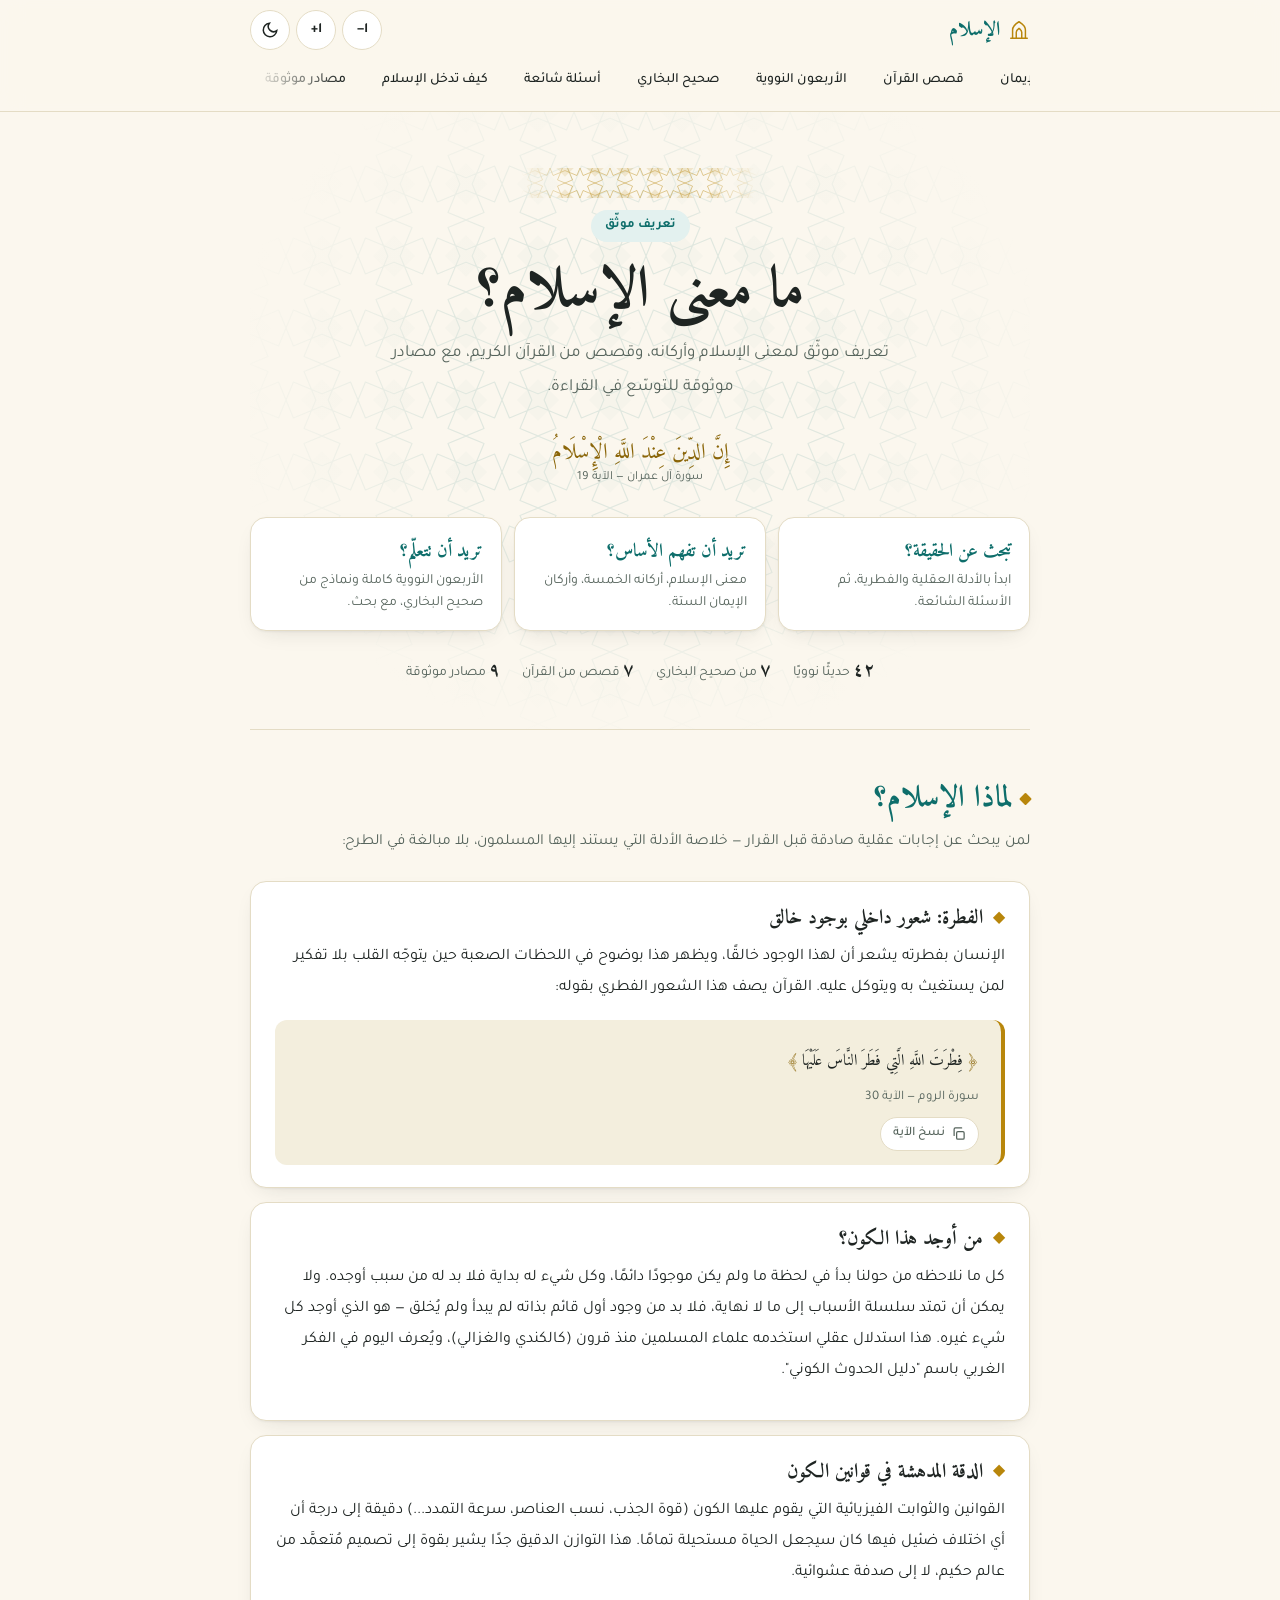
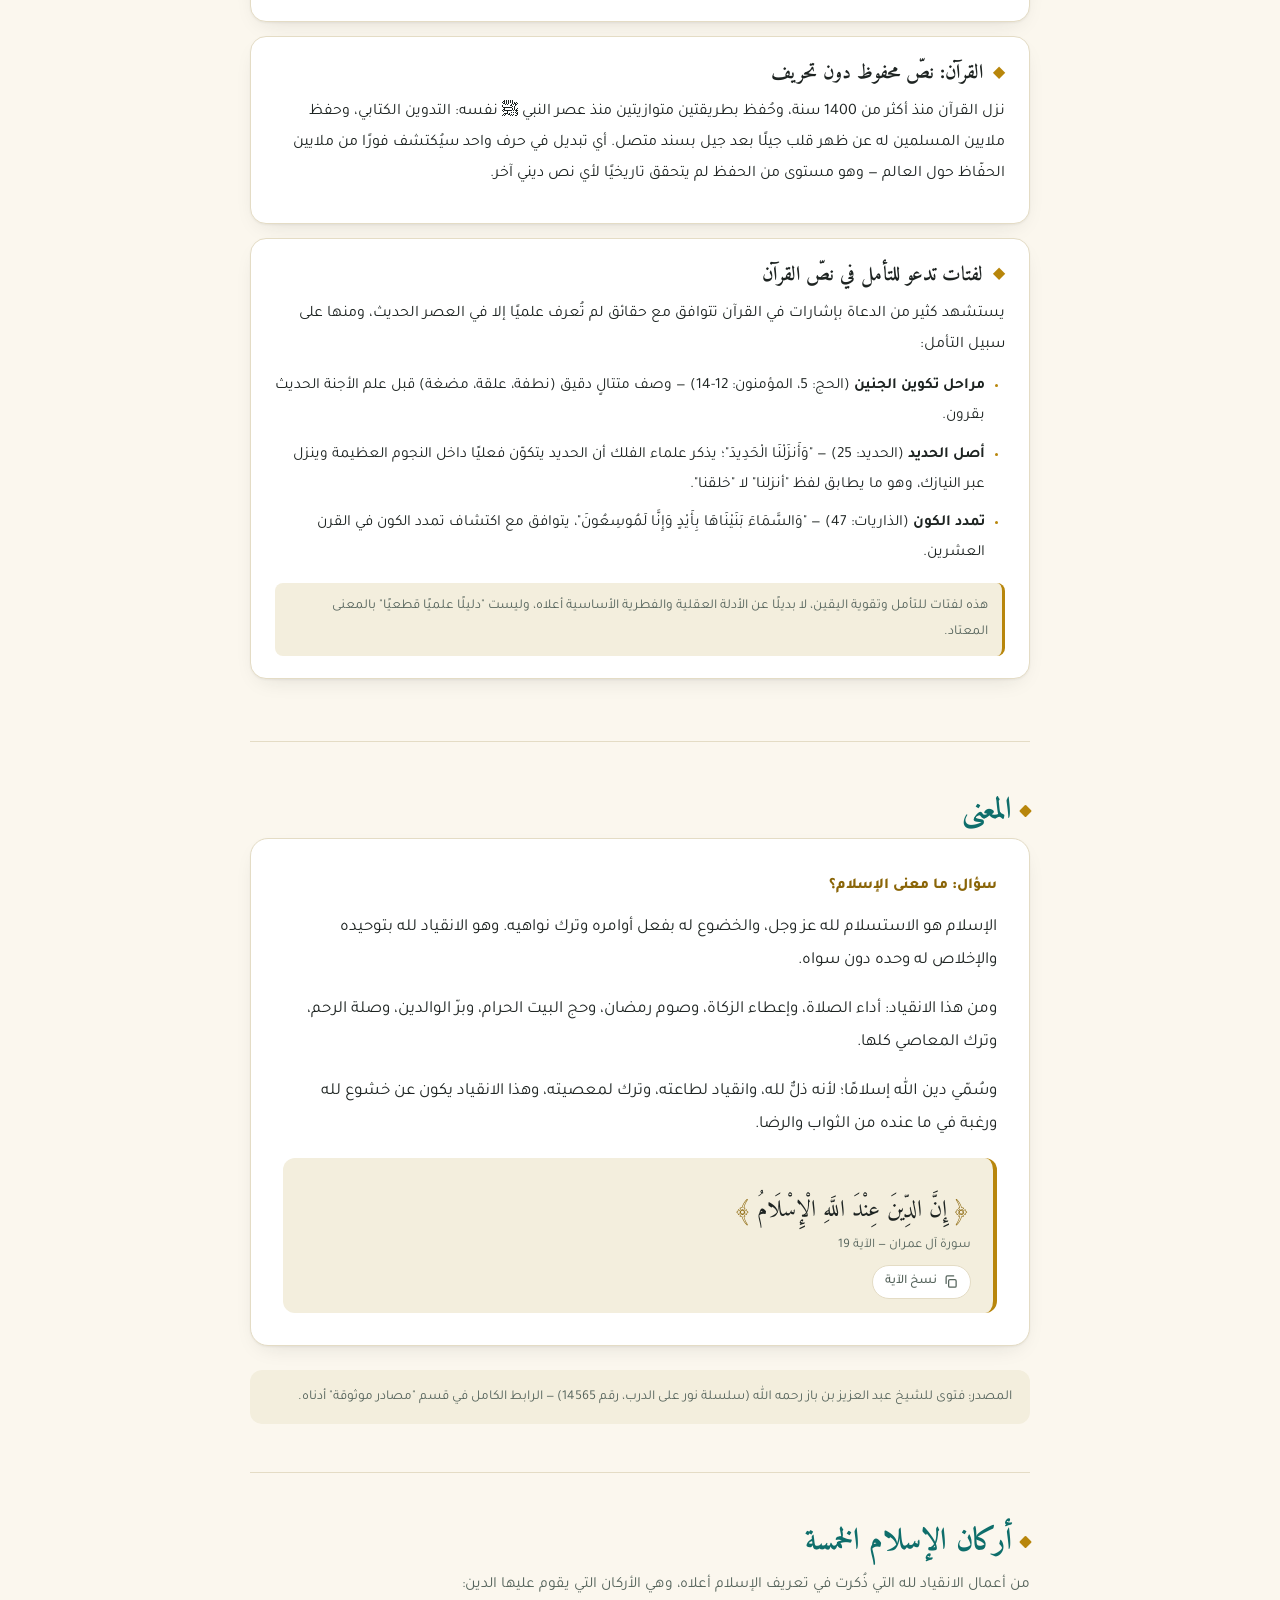
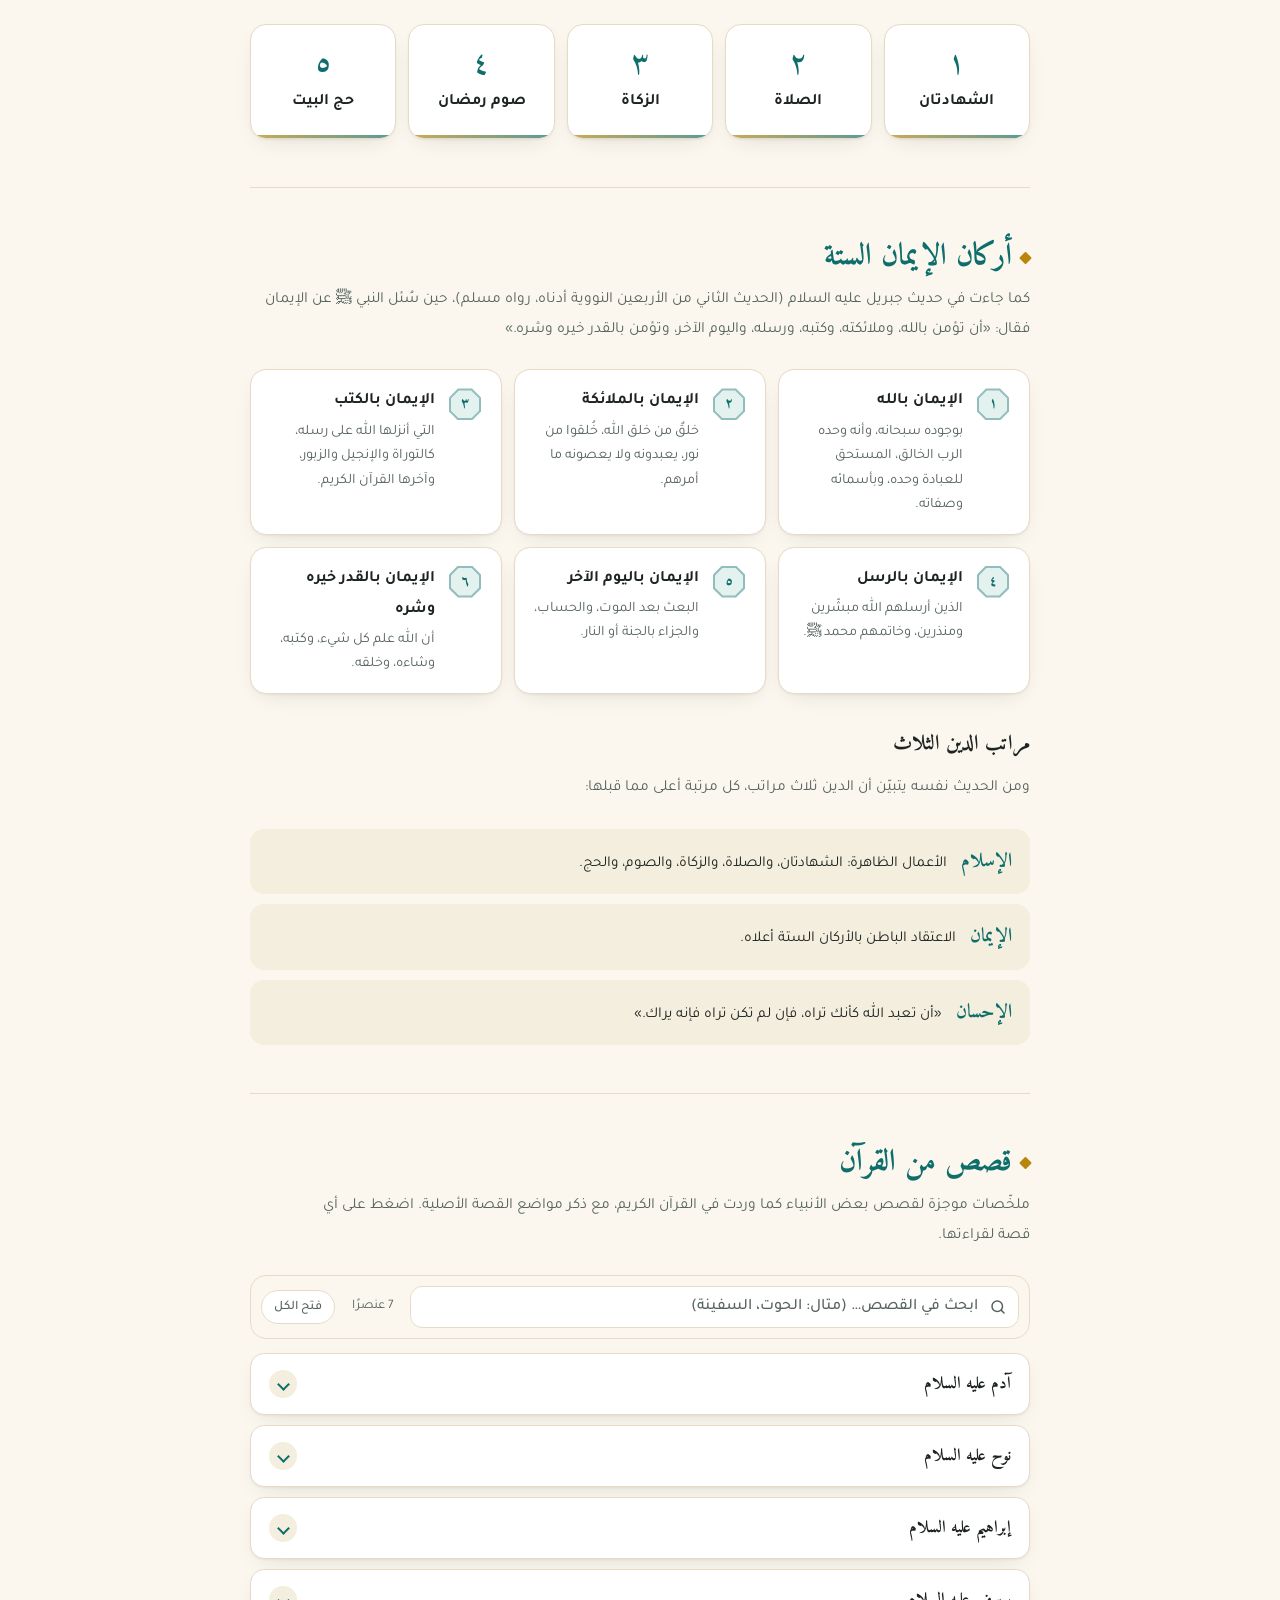
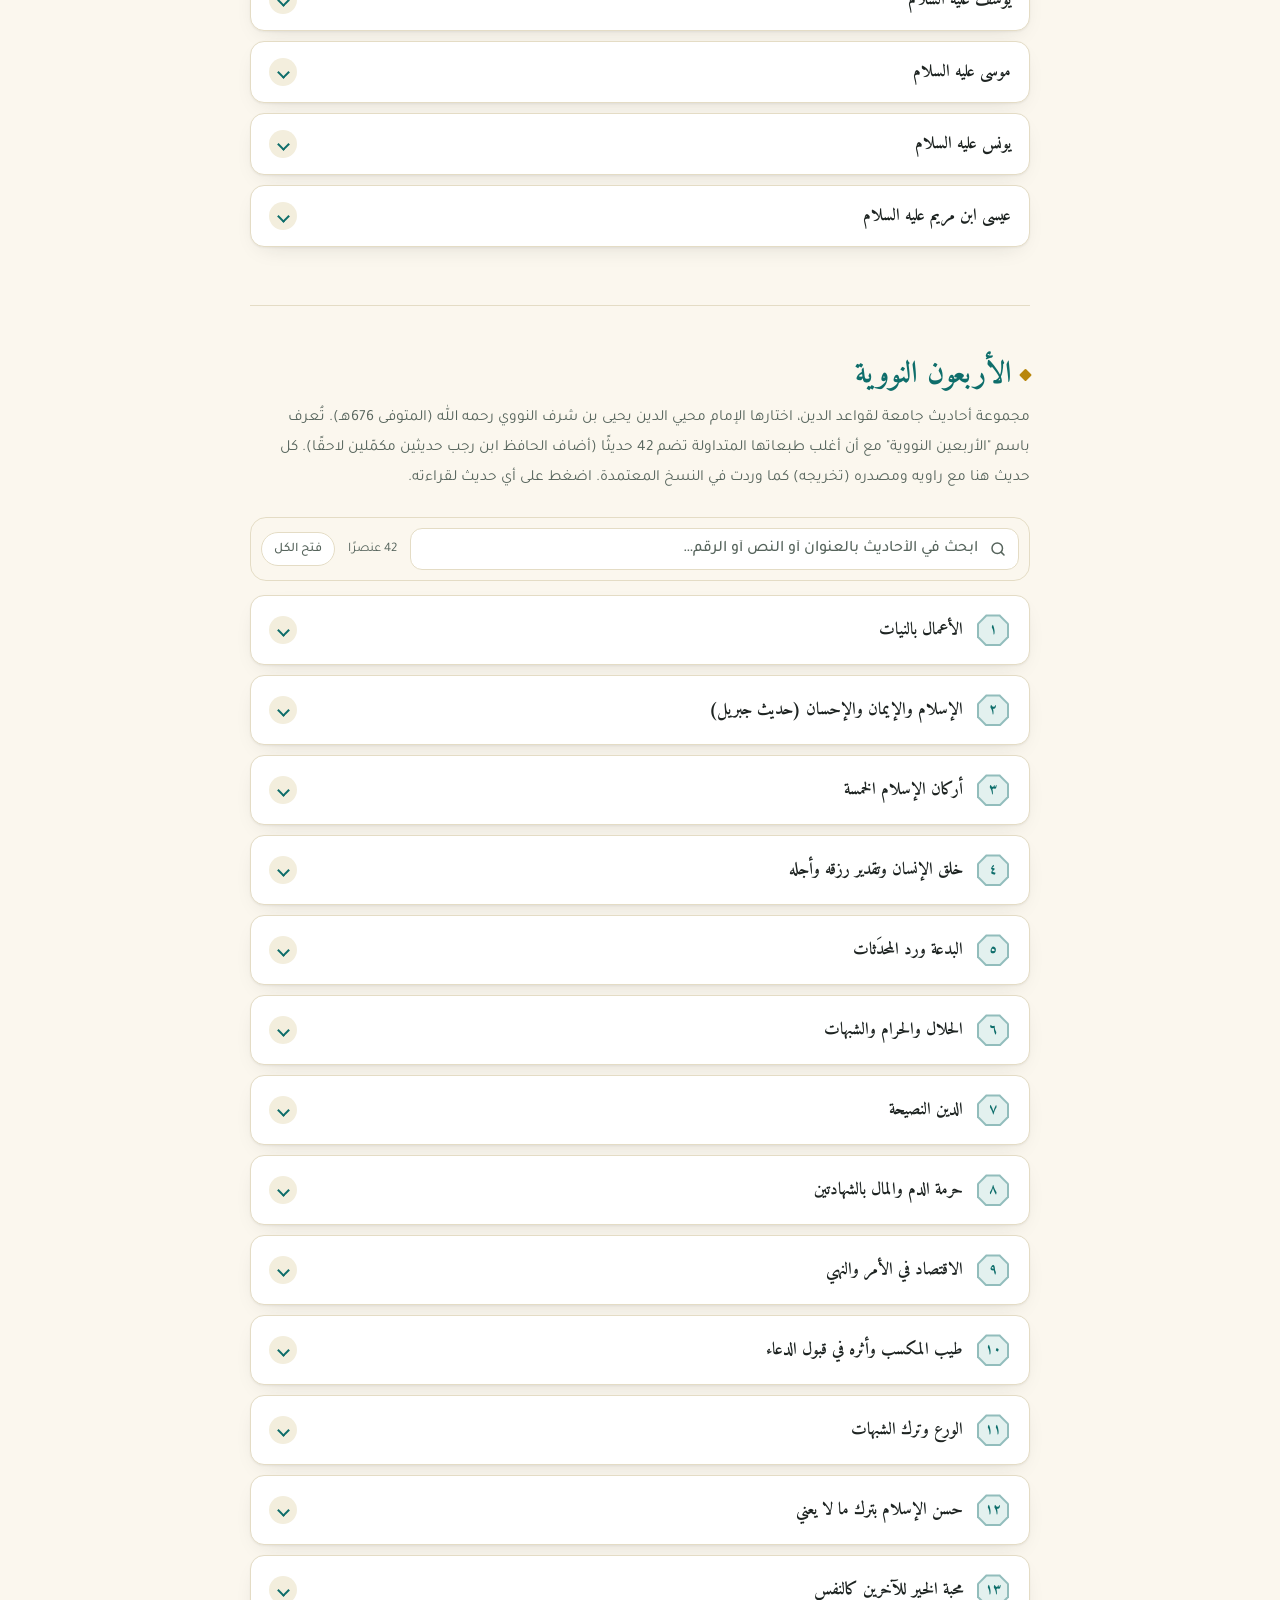
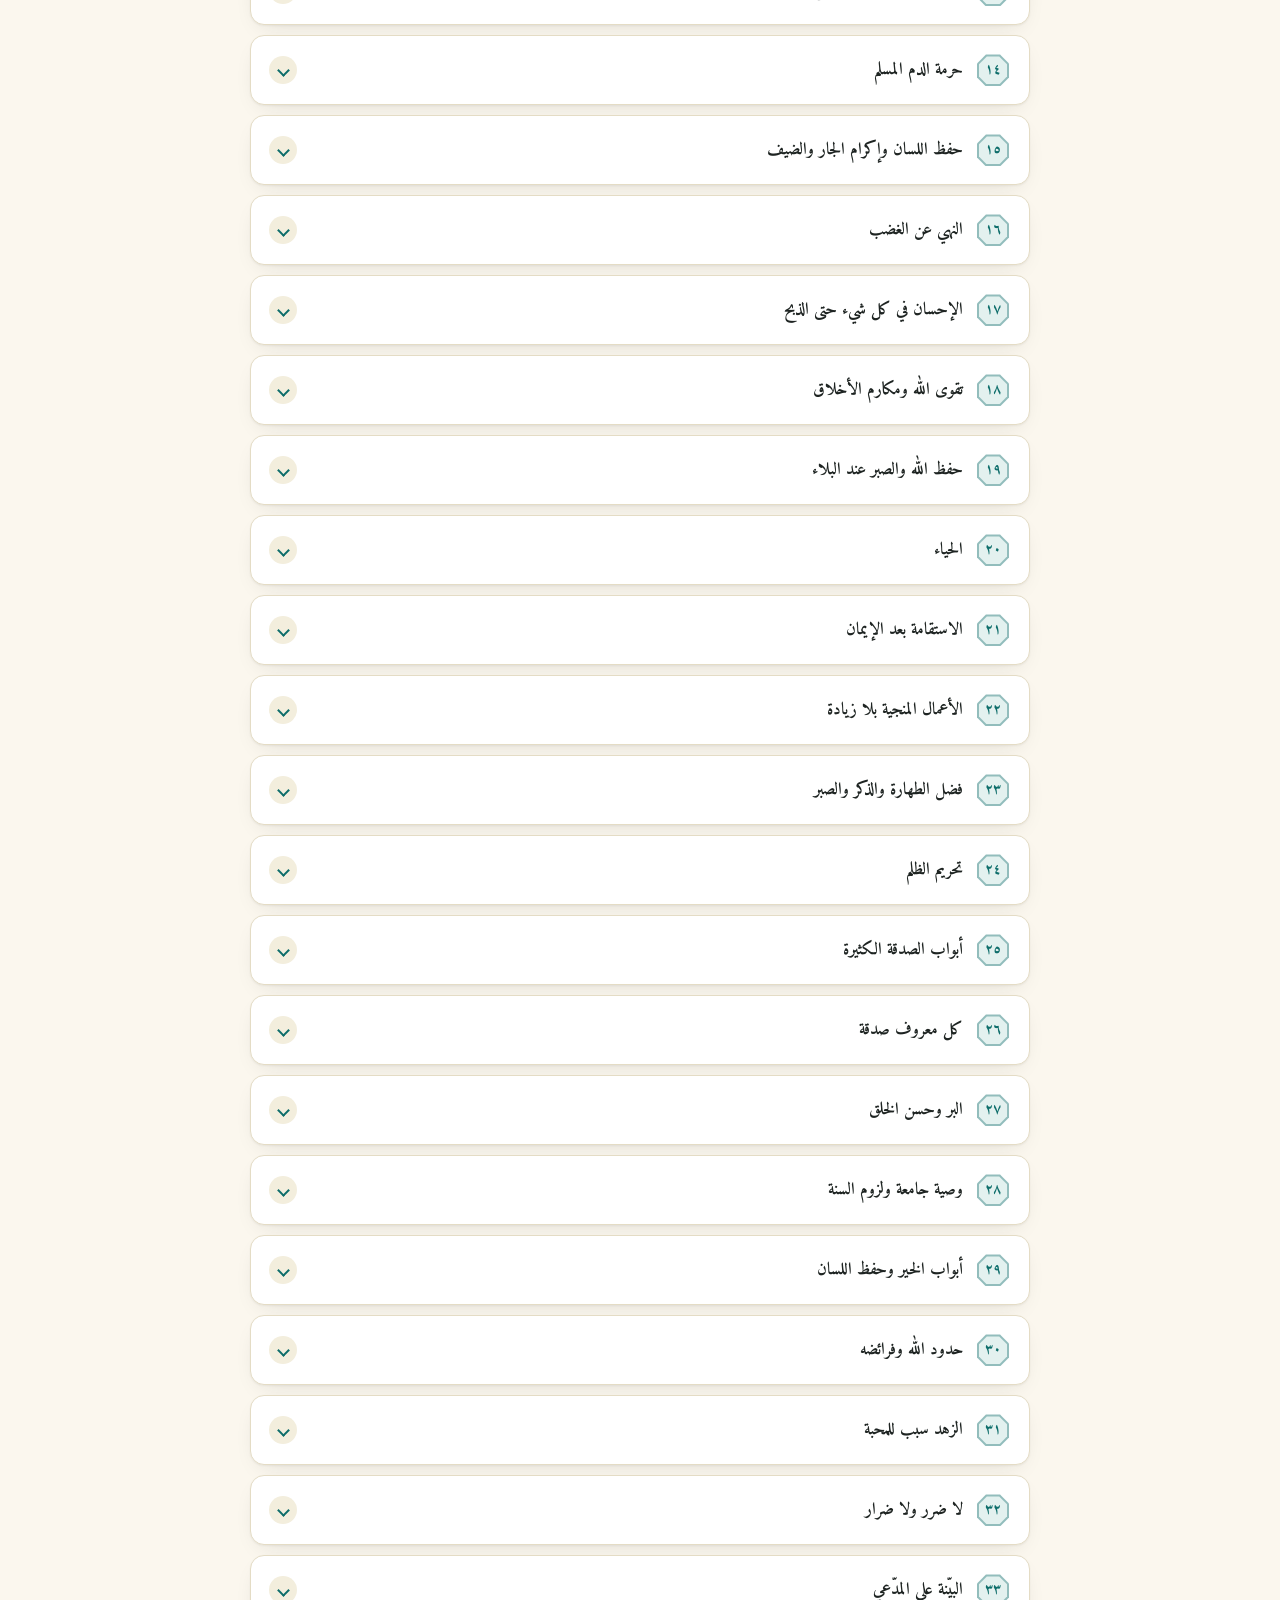
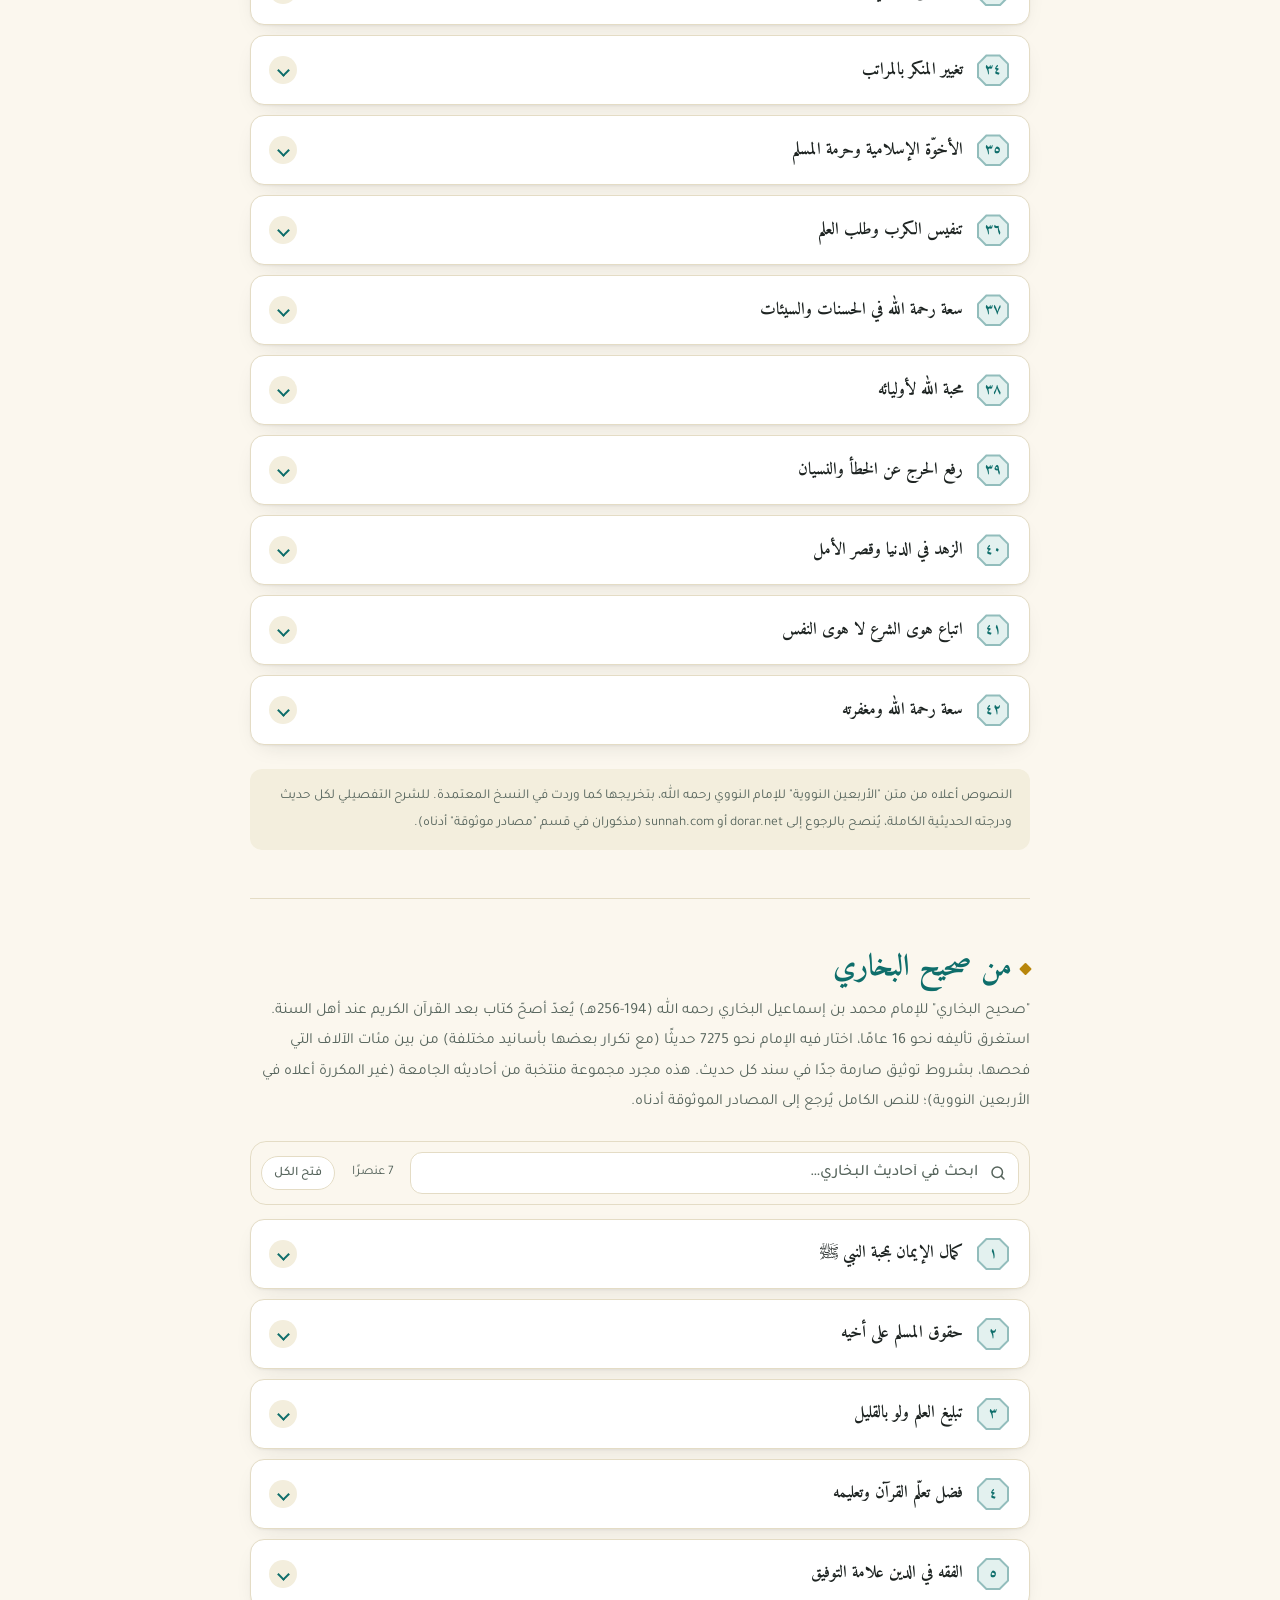
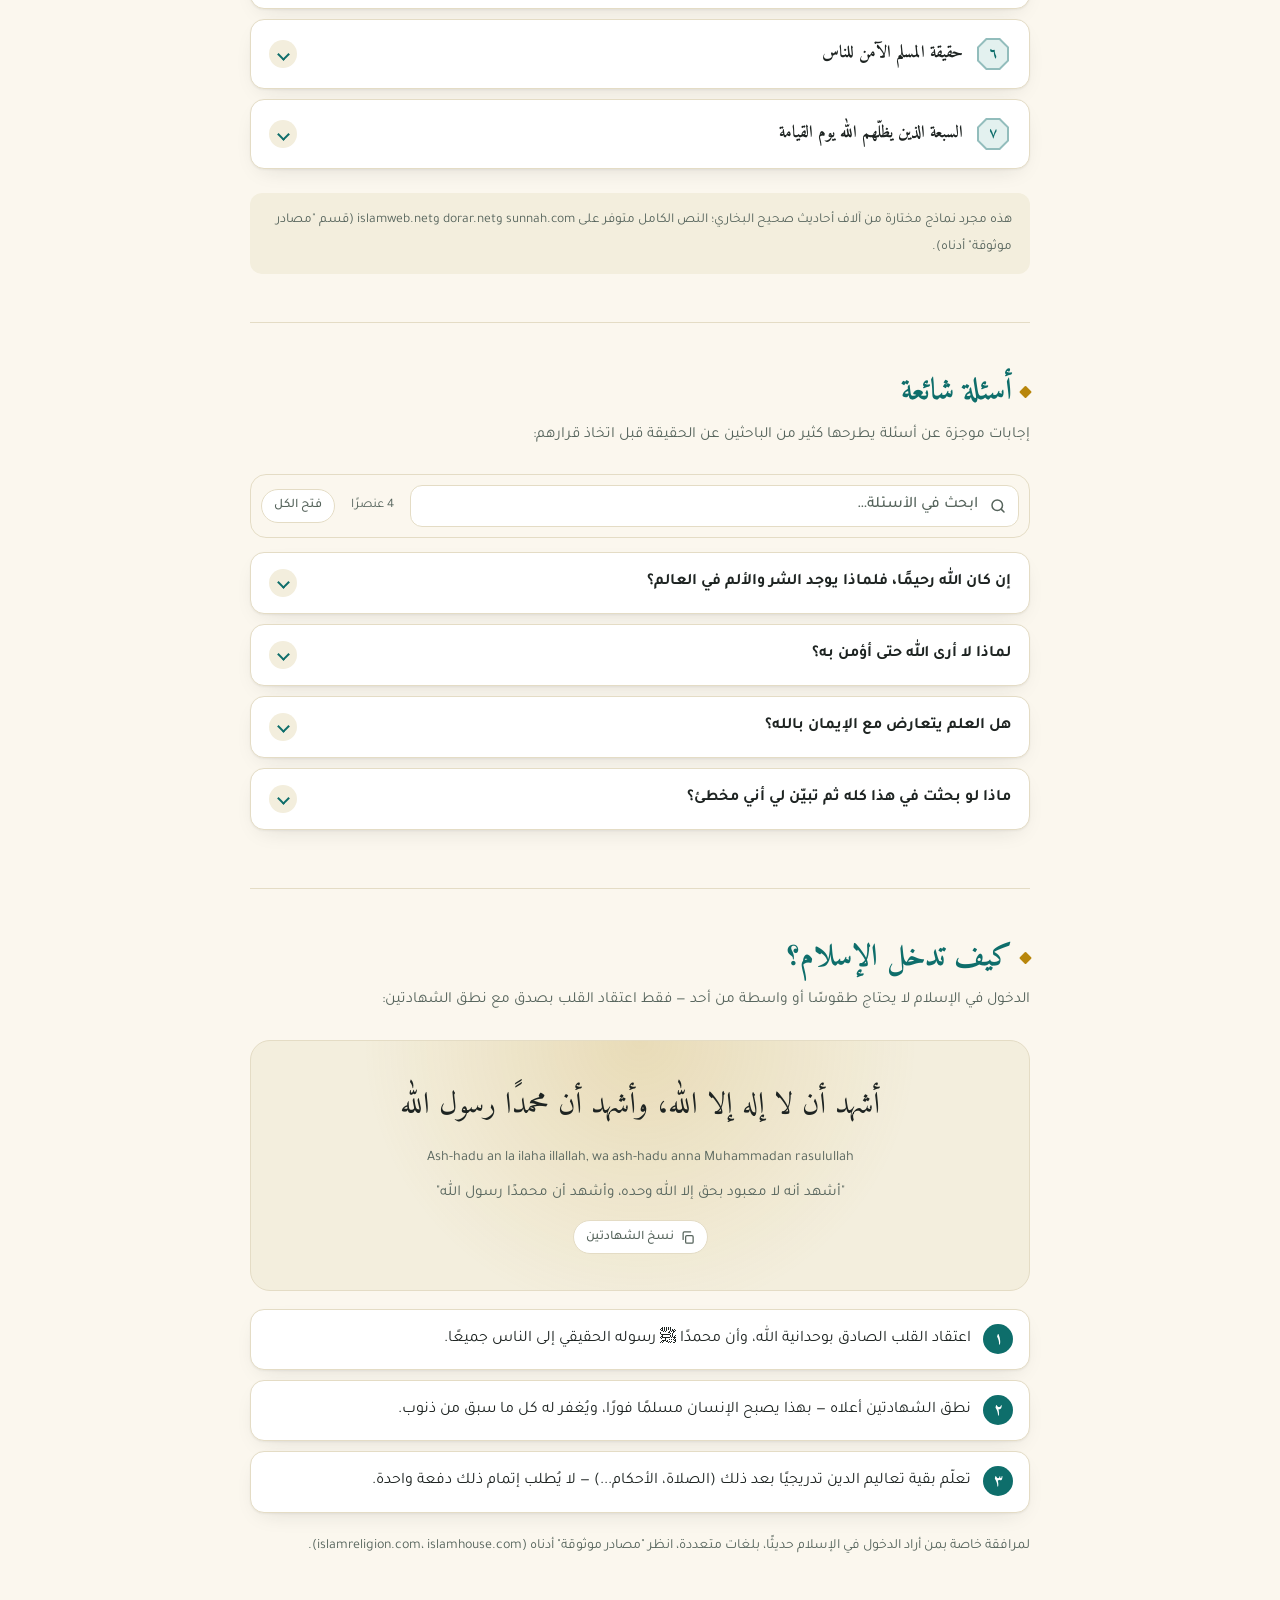
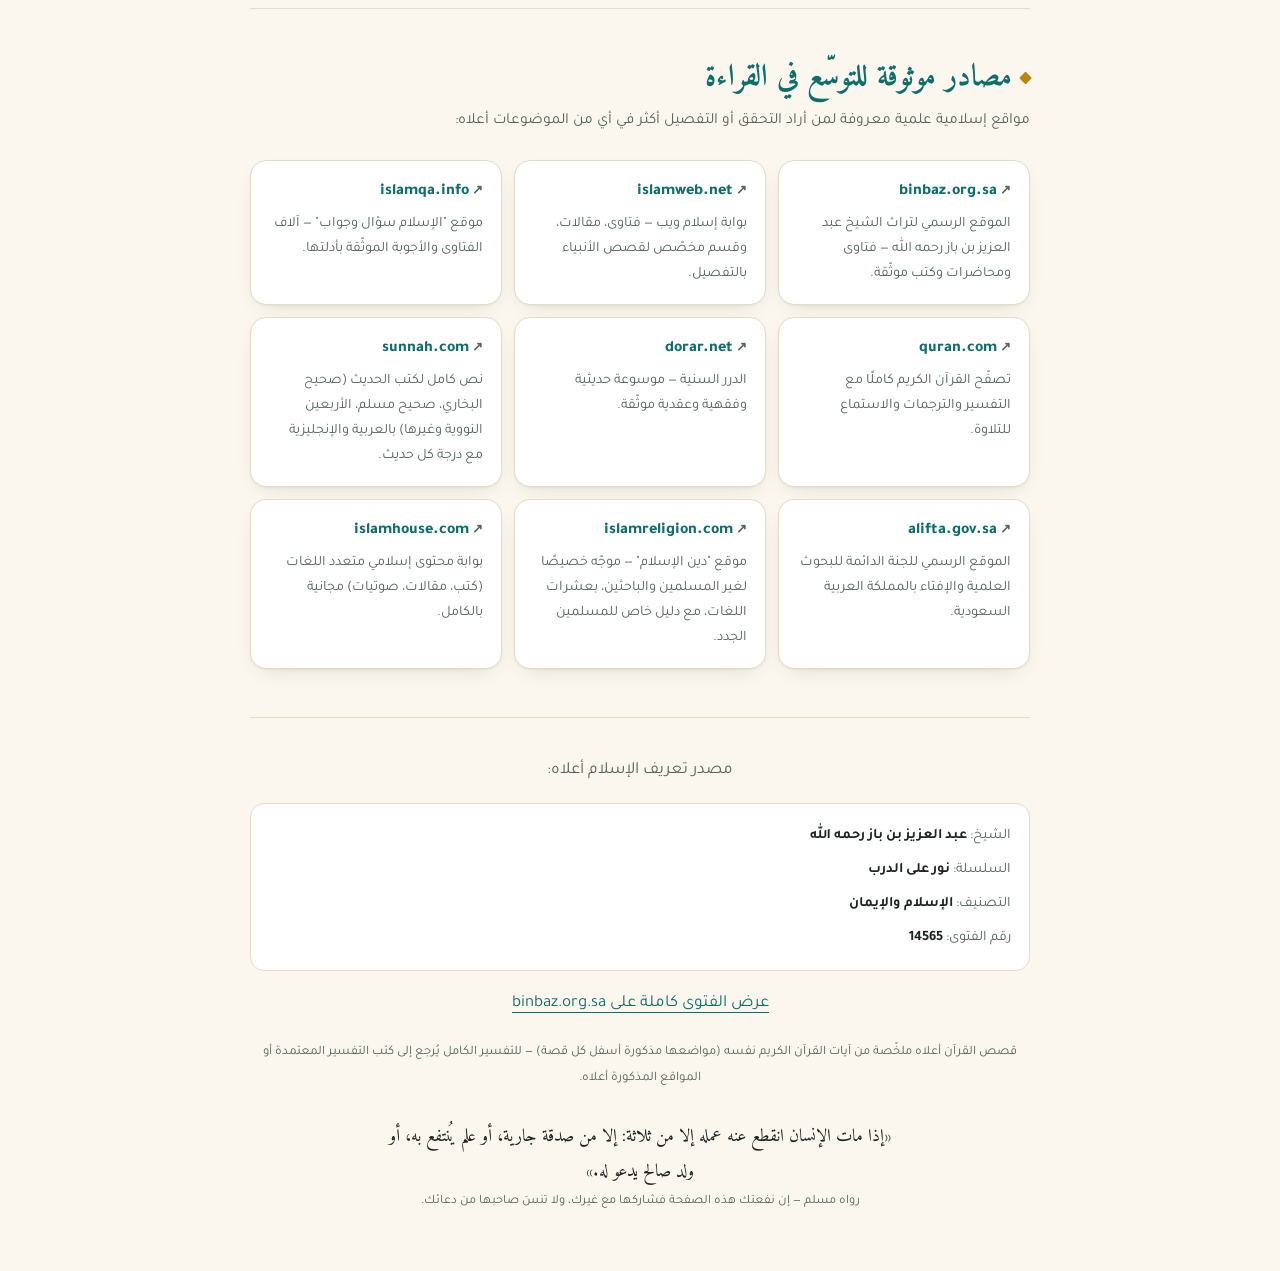
==== index.html @ b2e1e4a2 "Rename standalone.html to index.html" ====
<!DOCTYPE html>
<html lang="ar" dir="rtl">
<head>
<meta charset="UTF-8">
<meta name="viewport" content="width=device-width, initial-scale=1.0">
</head>
<body>
<title>ما معنى الإسلام</title>
<meta name="claude:viewport-fit-sides" content="cover">
<link rel="preconnect" href="https://fonts.googleapis.com">
<link rel="preconnect" href="https://fonts.gstatic.com" crossorigin>
<link rel="stylesheet" href="https://fonts.googleapis.com/css2?family=Amiri:wght@400;700&family=Amiri+Quran&family=Tajawal:wght@400;500;700;800&display=swap">
<style>
/*
  الهوية: زخرفة البلاط الإسلامي — فيروزي القباب العميق + ذهبي الزخرفة على
  ورق دافئ. الخطوط: Amiri Quran للآيات، Amiri للعناوين، Tajawal لنص القراءة.
  كل المقاسات بوحدة rem لتعمل أداة تكبير الخط (A+ / A−) على الصفحة كلها.
*/
:root {
  --bg: #FBF7EE;
  --bg-2: #F5EFDF;
  --surface: #FFFFFF;
  --fg: #1E2422;
  --muted: #56645C;
  --accent: #0E6E6B;
  --accent-soft: #E3F1EF;
  --accent-2: #B8860B;
  --accent-2-text: #8A6508;   /* ذهبي داكن بتباين كافٍ للنص الصغير */
  --border: #E4DCC5;
  --quote-bg: #F3EEDD;
  --nav-bg: rgba(251, 247, 238, 0.86);
  --shadow: 0 1px 2px rgba(30, 36, 34, .05), 0 8px 24px -12px rgba(30, 36, 34, .18);
  --ring: #0E6E6B;
  --mark: #F6DE8D;
  --scale: 1;
  --ornament: #0E6E6B;
  --ornament-opacity: .11;
  --ornament-band: #B8860B;
  --geo-pattern: url("data:image/svg+xml,%3Csvg xmlns='http://www.w3.org/2000/svg' width='80' height='80' viewBox='0 0 80 80'%3E%3Cpath d='M-56.57 -80L-80 -56.57L-103.43 -80L-80 -103.43ZM-56.57 0L-80 23.43L-103.43 0L-80 -23.43ZM-56.57 80L-80 103.43L-103.43 80L-80 56.57ZM23.43 -80L0 -56.57L-23.43 -80L-0 -103.43ZM23.43 0L0 23.43L-23.43 0L-0 -23.43ZM23.43 80L0 103.43L-23.43 80L-0 56.57ZM103.43 -80L80 -56.57L56.57 -80L80 -103.43ZM103.43 0L80 23.43L56.57 0L80 -23.43ZM103.43 80L80 103.43L56.57 80L80 56.57Z' fill='black' fill-opacity='.18'/%3E%3Cpath d='M-11.72 -11.72L-31.72 -20L-40 0M-40 0L-48.28 -20L-68.28 -11.72M-68.28 -11.72L-60 -31.72L-80 -40M-80 -40L-60 -48.28L-68.28 -68.28M-68.28 -68.28L-48.28 -60L-40 -80M-40 -80L-31.72 -60L-11.72 -68.28M-11.72 -68.28L-20 -48.28L0 -40M0 -40L-20 -31.72L-11.72 -11.72M-68.28 -68.28L-80 -73.14L-91.72 -68.28M-91.72 -68.28L-86.86 -80L-91.72 -91.72M-91.72 -91.72L-80 -86.86L-68.28 -91.72M-68.28 -91.72L-73.14 -80L-68.28 -68.28M-11.72 68.28L-31.72 60L-40 80M-40 80L-48.28 60L-68.28 68.28M-68.28 68.28L-60 48.28L-80 40M-80 40L-60 31.72L-68.28 11.72M-68.28 11.72L-48.28 20L-40 0M-40 0L-31.72 20L-11.72 11.72M-11.72 11.72L-20 31.72L0 40M0 40L-20 48.28L-11.72 68.28M-68.28 11.72L-80 6.86L-91.72 11.72M-91.72 11.72L-86.86 -0L-91.72 -11.72M-91.72 -11.72L-80 -6.86L-68.28 -11.72M-68.28 -11.72L-73.14 0L-68.28 11.72M-11.72 148.28L-31.72 140L-40 160M-40 160L-48.28 140L-68.28 148.28M-68.28 148.28L-60 128.28L-80 120M-80 120L-60 111.72L-68.28 91.72M-68.28 91.72L-48.28 100L-40 80M-40 80L-31.72 100L-11.72 91.72M-11.72 91.72L-20 111.72L0 120M0 120L-20 128.28L-11.72 148.28M-68.28 91.72L-80 86.86L-91.72 91.72M-91.72 91.72L-86.86 80L-91.72 68.28M-91.72 68.28L-80 73.14L-68.28 68.28M-68.28 68.28L-73.14 80L-68.28 91.72M68.28 -11.72L48.28 -20L40 0M40 0L31.72 -20L11.72 -11.72M11.72 -11.72L20 -31.72L-0 -40M-0 -40L20 -48.28L11.72 -68.28M11.72 -68.28L31.72 -60L40 -80M40 -80L48.28 -60L68.28 -68.28M68.28 -68.28L60 -48.28L80 -40M80 -40L60 -31.72L68.28 -11.72M11.72 -68.28L0 -73.14L-11.72 -68.28M-11.72 -68.28L-6.86 -80L-11.72 -91.72M-11.72 -91.72L0 -86.86L11.72 -91.72M11.72 -91.72L6.86 -80L11.72 -68.28M68.28 68.28L48.28 60L40 80M40 80L31.72 60L11.72 68.28M11.72 68.28L20 48.28L-0 40M-0 40L20 31.72L11.72 11.72M11.72 11.72L31.72 20L40 0M40 0L48.28 20L68.28 11.72M68.28 11.72L60 31.72L80 40M80 40L60 48.28L68.28 68.28M11.72 11.72L0 6.86L-11.72 11.72M-11.72 11.72L-6.86 0L-11.72 -11.72M-11.72 -11.72L0 -6.86L11.72 -11.72M11.72 -11.72L6.86 0L11.72 11.72M68.28 148.28L48.28 140L40 160M40 160L31.72 140L11.72 148.28M11.72 148.28L20 128.28L-0 120M-0 120L20 111.72L11.72 91.72M11.72 91.72L31.72 100L40 80M40 80L48.28 100L68.28 91.72M68.28 91.72L60 111.72L80 120M80 120L60 128.28L68.28 148.28M11.72 91.72L0 86.86L-11.72 91.72M-11.72 91.72L-6.86 80L-11.72 68.28M-11.72 68.28L0 73.14L11.72 68.28M11.72 68.28L6.86 80L11.72 91.72M148.28 -11.72L128.28 -20L120 0M120 0L111.72 -20L91.72 -11.72M91.72 -11.72L100 -31.72L80 -40M80 -40L100 -48.28L91.72 -68.28M91.72 -68.28L111.72 -60L120 -80M120 -80L128.28 -60L148.28 -68.28M148.28 -68.28L140 -48.28L160 -40M160 -40L140 -31.72L148.28 -11.72M91.72 -68.28L80 -73.14L68.28 -68.28M68.28 -68.28L73.14 -80L68.28 -91.72M68.28 -91.72L80 -86.86L91.72 -91.72M91.72 -91.72L86.86 -80L91.72 -68.28M148.28 68.28L128.28 60L120 80M120 80L111.72 60L91.72 68.28M91.72 68.28L100 48.28L80 40M80 40L100 31.72L91.72 11.72M91.72 11.72L111.72 20L120 0M120 0L128.28 20L148.28 11.72M148.28 11.72L140 31.72L160 40M160 40L140 48.28L148.28 68.28M91.72 11.72L80 6.86L68.28 11.72M68.28 11.72L73.14 -0L68.28 -11.72M68.28 -11.72L80 -6.86L91.72 -11.72M91.72 -11.72L86.86 0L91.72 11.72M148.28 148.28L128.28 140L120 160M120 160L111.72 140L91.72 148.28M91.72 148.28L100 128.28L80 120M80 120L100 111.72L91.72 91.72M91.72 91.72L111.72 100L120 80M120 80L128.28 100L148.28 91.72M148.28 91.72L140 111.72L160 120M160 120L140 128.28L148.28 148.28M91.72 91.72L80 86.86L68.28 91.72M68.28 91.72L73.14 80L68.28 68.28M68.28 68.28L80 73.14L91.72 68.28M91.72 68.28L86.86 80L91.72 91.72' fill='none' stroke='black' stroke-width='1.3' stroke-linejoin='round'/%3E%3C/svg%3E");
  color-scheme: light;
}
@media (prefers-color-scheme: dark) {
  :root:not([data-theme="light"]) {
    --bg: #0B1715;
    --bg-2: #0E1D1A;
    --surface: #10201D;
    --fg: #EDE8DC;
    --muted: #A3B0A9;
    --accent: #38C7B9;
    --accent-soft: #123430;
    --accent-2: #D9B13E;
    --accent-2-text: #E2BE55;
    --border: #213834;
    --quote-bg: #142623;
    --nav-bg: rgba(11, 23, 21, 0.86);
    --shadow: 0 1px 2px rgba(0, 0, 0, .3), 0 10px 28px -14px rgba(0, 0, 0, .6);
    --ring: #5FE0D3;
    --mark: #5C4A12;
    --ornament: #38C7B9;
    --ornament-opacity: .08;
    --ornament-band: #D9B13E;
    color-scheme: dark;
  }
}
:root[data-theme="dark"] {
  --bg: #0B1715;
  --bg-2: #0E1D1A;
  --surface: #10201D;
  --fg: #EDE8DC;
  --muted: #A3B0A9;
  --accent: #38C7B9;
  --accent-soft: #123430;
  --accent-2: #D9B13E;
  --accent-2-text: #E2BE55;
  --border: #213834;
  --quote-bg: #142623;
  --nav-bg: rgba(11, 23, 21, 0.86);
  --shadow: 0 1px 2px rgba(0, 0, 0, .3), 0 10px 28px -14px rgba(0, 0, 0, .6);
  --ring: #5FE0D3;
  --mark: #5C4A12;
  --ornament: #38C7B9;
  --ornament-opacity: .08;
  --ornament-band: #D9B13E;
  color-scheme: dark;
}

:root { interpolate-size: allow-keywords; font-size: calc(100% * var(--scale)); }
* { box-sizing: border-box; }
html { scroll-behavior: smooth; scroll-padding-top: calc(var(--nav-h, 108px) + 16px); }
@media (prefers-reduced-motion: reduce) {
  html { scroll-behavior: auto; }
  *, *::before, *::after { animation: none !important; transition: none !important; }
}
body {
  background: var(--bg);
  color: var(--fg);
  font-family: "Tajawal", "Noto Naskh Arabic", sans-serif;
  direction: rtl;
  line-height: 1.95;
  margin: 0;
  padding-inline: max(16px, env(safe-area-inset-left, 0px)) max(16px, env(safe-area-inset-right, 0px));
  -webkit-text-size-adjust: 100%;
  text-rendering: optimizeLegibility;
}
body::before {
  content: "";
  position: fixed;
  inset: 0 0 auto;
  height: env(safe-area-inset-top, 0px);
  z-index: 40;
  background: var(--nav-bg);
}
h1, h2, h3 { font-family: "Amiri", "Noto Naskh Arabic", serif; text-wrap: balance; }
p { font-size: 1.0625rem; margin: 0 0 1rem; text-wrap: pretty; }
p:last-child { margin-bottom: 0; }
a { color: var(--accent); }
::selection { background: var(--mark); color: var(--fg); }
:focus-visible { outline: 3px solid var(--ring); outline-offset: 3px; border-radius: 6px; }
.sr-only { position: absolute; width: 1px; height: 1px; overflow: hidden; clip: rect(0 0 0 0); white-space: nowrap; }

.wrap { max-width: 780px; margin: 0 auto; }

/* ===== شريط تقدّم القراءة ===== */
.progress {
  position: fixed;
  top: env(safe-area-inset-top, 0px);
  inset-inline: 0;
  height: 3px;
  z-index: 50;
  pointer-events: none;
}
.progress span {
  display: block;
  height: 100%;
  background: linear-gradient(to left, var(--accent), var(--accent-2));
  transform-origin: right center;
  transform: scaleX(var(--p, 0));
}

/* ===== شريط التنقل ===== */
.skip {
  position: absolute; inset-inline-start: 16px; top: -60px; z-index: 60;
  background: var(--accent); color: #fff; padding: .5rem 1rem; border-radius: 8px; text-decoration: none;
}
.skip:focus { top: 12px; }
nav.topnav {
  position: sticky;
  top: env(safe-area-inset-top, 0px);
  z-index: 30;
  background: var(--nav-bg);
  -webkit-backdrop-filter: saturate(1.4) blur(12px);
  backdrop-filter: saturate(1.4) blur(12px);
  border-bottom: 1px solid var(--border);
  margin-inline: calc(-1 * max(16px, env(safe-area-inset-left, 0px))) calc(-1 * max(16px, env(safe-area-inset-right, 0px)));
  padding-inline: max(16px, env(safe-area-inset-left, 0px)) max(16px, env(safe-area-inset-right, 0px));
}
.nav-row {
  max-width: 780px;
  margin: 0 auto;
  display: flex;
  align-items: center;
  justify-content: space-between;
  gap: 12px;
  padding-block: 10px 6px;
}
.brand {
  display: inline-flex;
  align-items: center;
  gap: 8px;
  font-family: "Amiri", serif;
  font-weight: 700;
  font-size: 1.25rem;
  color: var(--accent);
  text-decoration: none;
  white-space: nowrap;
}
.brand svg { width: 22px; height: 22px; color: var(--accent-2); }
.tools { display: flex; gap: 6px; }
.tool {
  min-width: 40px; height: 40px; padding: 0 10px;
  display: inline-flex; align-items: center; justify-content: center;
  border: 1px solid var(--border); border-radius: 999px;
  background: var(--surface); color: var(--fg);
  font: 700 .875rem/1 "Tajawal", sans-serif; cursor: pointer;
  transition: border-color .15s, color .15s, background .15s;
}
.tool:hover { border-color: var(--accent); color: var(--accent); }
.tool svg { width: 18px; height: 18px; }
.tool .moon { display: none; }
:root[data-dark="1"] .tool .sun { display: none; }
:root[data-dark="1"] .tool .moon { display: block; }

.chips {
  max-width: 780px;
  margin: 0 auto;
  display: flex;
  gap: 6px;
  overflow-x: auto;
  scrollbar-width: none;
  padding-block: 4px 10px;
  -webkit-mask-image: linear-gradient(to left, #000 88%, transparent);
  mask-image: linear-gradient(to left, #000 88%, transparent);
  scroll-snap-type: x proximity;
}
.chips::-webkit-scrollbar { display: none; }
.chips a {
  flex: none;
  scroll-snap-align: start;
  padding: 6px 14px;
  border-radius: 999px;
  font-size: .875rem;
  font-weight: 500;
  color: var(--fg);
  text-decoration: none;
  background: transparent;
  border: 1px solid transparent;
  white-space: nowrap;
  transition: background .2s, color .2s, border-color .2s;
}
.chips a:hover { border-color: var(--border); background: var(--surface); }
.chips a[aria-current="true"] { background: var(--accent); color: #fff; }
:root[data-dark="1"] .chips a[aria-current="true"] { color: #062421; }

/* ===== البطل ===== */
header.hero {
  position: relative;
  padding-block: 56px 40px;
  text-align: center;
  isolation: isolate;
}
header.hero::before {
  /* نقش هندسي إسلامي متشابك (طبق نجمي ثُماني متصل بشبكة كاملة بلا نقطة مركزية
     معزولة) — مولَّد بطريقة "المضلّعات المتلامسة" على شبكة مثمّن/مربع، فالخطوط
     تعبر حدود البلاطة وتتصل ببعضها كما في زخارف المساجد والمخطوطات. */
  content: "";
  position: absolute;
  inset: 0;
  z-index: -1;
  background: var(--ornament);
  opacity: var(--ornament-opacity);
  -webkit-mask: var(--geo-pattern) 0 0 / 72px 72px;
  mask: var(--geo-pattern) 0 0 / 72px 72px;
}
header.hero::after {
  content: "";
  position: absolute;
  inset: 0;
  z-index: -1;
  background: radial-gradient(ellipse at 50% 45%, transparent 0 35%, var(--bg) 75%);
}
/* شريط زخرفي أفقي من نفس النقش المتشابك، يتلاشى عند طرفيه (بدل أي شعار مفرد) */
.hero-band {
  display: block;
  width: min(240px, 70%);
  height: 30px;
  margin: 0 auto 12px;
  background: var(--ornament-band);
  opacity: .85;
  -webkit-mask: var(--geo-pattern) center / 30px 30px, linear-gradient(to left, transparent, #000 22%, #000 78%, transparent);
  -webkit-mask-composite: source-in;
  mask: var(--geo-pattern) center / 30px 30px, linear-gradient(to left, transparent, #000 22%, #000 78%, transparent);
  mask-composite: intersect;
}
.eyebrow {
  display: inline-block;
  font-size: .8125rem;
  font-weight: 700;
  color: var(--accent);
  background: var(--accent-soft);
  padding: 3px 14px;
  border-radius: 999px;
}
h1.title { font-size: clamp(2.25rem, 9vw, 3.6rem); line-height: 1.35; margin: 12px 0 6px; }
.subtitle { font-size: 1.0625rem; color: var(--muted); max-width: 520px; margin: 0 auto; }
.hero-verse {
  font-family: "Amiri Quran", "Amiri", serif;
  font-size: 1.35rem;
  color: var(--accent-2-text);
  margin: 18px auto 0;
  line-height: 2.2;
}
.hero-verse small { display: block; font-family: "Tajawal", sans-serif; font-size: .78rem; color: var(--muted); line-height: 1.4; }

.paths {
  display: grid;
  grid-template-columns: repeat(auto-fit, minmax(200px, 1fr));
  gap: 12px;
  margin-top: 30px;
  text-align: right;
}
.path {
  display: block;
  background: var(--surface);
  border: 1px solid var(--border);
  border-radius: 16px;
  padding: 16px 18px;
  text-decoration: none;
  color: var(--fg);
  box-shadow: var(--shadow);
  transition: transform .2s ease, border-color .2s ease;
}
.path:hover { transform: translateY(-2px); border-color: var(--accent); }
.path b { display: block; font-family: "Amiri", serif; font-size: 1.15rem; color: var(--accent); }
.path span { font-size: .875rem; color: var(--muted); line-height: 1.6; display: block; }
.stats {
  display: flex; justify-content: center; flex-wrap: wrap; gap: 8px 22px;
  margin-top: 22px; font-size: .875rem; color: var(--muted);
}
.stats strong { color: var(--fg); font-family: "Amiri", serif; font-size: 1.15rem; }

/* ===== الأقسام ===== */
section { padding-block: 48px; }
section + section { border-top: 1px solid var(--border); }
.wrap > section:first-of-type { border-top: 1px solid var(--border); }
.section-head { display: flex; align-items: center; gap: 10px; margin-bottom: 6px; }
h2.section-title {
  font-size: clamp(1.6rem, 5vw, 1.9rem);
  line-height: 1.4;
  margin: 0;
  color: var(--accent);
  position: relative;
  padding-inline-start: 18px;
}
h2.section-title::before {
  content: "";
  position: absolute;
  inset-inline-start: 0;
  top: 50%;
  width: 9px; height: 9px;
  background: var(--accent-2);
  transform: translateY(-50%) rotate(45deg);
  border-radius: 1px;
}
.anchor {
  opacity: .0;
  color: var(--muted);
  text-decoration: none;
  font-size: 1.1rem;
  padding: 2px 8px;
  border-radius: 8px;
  transition: opacity .15s;
}
.section-head:hover .anchor, .anchor:focus-visible { opacity: 1; }
@media (hover: none) { .anchor { opacity: .55; } }
.section-sub { color: var(--muted); font-size: .97rem; margin: 6px 0 24px; }

.card, .qa-card, .reason, .story, .pillar, .source-link, .step, .iman-item {
  background: var(--surface);
  border: 1px solid var(--border);
  box-shadow: var(--shadow);
}
.qa-card { border-radius: 18px; padding: clamp(20px, 5vw, 32px); }
.question { font-weight: 800; color: var(--accent-2-text); font-size: .95rem; margin-bottom: 10px; }
.question::before { content: "سؤال: "; }

.verse-box {
  position: relative;
  background: var(--quote-bg);
  border-inline-start: 4px solid var(--accent-2);
  border-radius: 12px;
  padding: 18px 22px 14px;
  margin: 16px 0 0;
}
.quote-ar {
  font-family: "Amiri Quran", "Amiri", serif;
  font-size: 1.45rem;
  line-height: 2.3;
  color: var(--fg);
  margin: 0 0 4px;
}
.quote-ar::before { content: "﴿ "; color: var(--accent-2-text); }
.quote-ar::after { content: " ﴾"; color: var(--accent-2-text); }
.verse-ref { font-size: .82rem; color: var(--muted); }

/* أزرار صغيرة (نسخ، رابط) */
.mini-actions { display: flex; flex-wrap: wrap; gap: 8px; margin-top: 12px; }
.verse-box .mini-actions { margin-top: 6px; }
.act {
  display: inline-flex; align-items: center; gap: 6px;
  min-height: 34px; padding: 4px 12px;
  border: 1px solid var(--border); border-radius: 999px;
  background: var(--surface); color: var(--muted);
  font: 500 .8125rem/1 "Tajawal", sans-serif; cursor: pointer;
  text-decoration: none;
  transition: color .15s, border-color .15s;
}
.act:hover { color: var(--accent); border-color: var(--accent); }
.act svg { width: 15px; height: 15px; }

/* ===== الأركان ===== */
.pillars { display: grid; grid-template-columns: repeat(auto-fit, minmax(130px, 1fr)); gap: 12px; }
.pillar {
  border-radius: 16px; padding: 20px 14px; text-align: center;
  position: relative; overflow: hidden;
}
.pillar::after {
  content: ""; position: absolute; inset-inline: 0; bottom: 0; height: 3px;
  background: linear-gradient(to left, var(--accent), var(--accent-2));
  opacity: .7;
}
.pillar .num { font-family: "Amiri", serif; font-size: 2rem; line-height: 1.2; color: var(--accent); display: block; margin-bottom: 4px; }
.pillar .name { font-weight: 700; font-size: 1rem; }

/* ===== أركان الإيمان ===== */
.iman-grid { display: grid; grid-template-columns: repeat(auto-fit, minmax(220px, 1fr)); gap: 12px; }
.iman-item { border-radius: 16px; padding: 16px 18px; display: flex; gap: 12px; align-items: flex-start; }
.iman-item b { display: block; font-size: 1rem; margin-bottom: 2px; }
.iman-item span.d { display: block; font-size: .9rem; color: var(--muted); line-height: 1.7; }
.levels { display: grid; gap: 10px; margin-top: 26px; }
.level {
  display: grid; grid-template-columns: auto 1fr; gap: 4px 14px; align-items: baseline;
  padding: 14px 18px; border-radius: 14px; background: var(--quote-bg);
}
.level .lv { font-family: "Amiri", serif; font-weight: 700; font-size: 1.2rem; color: var(--accent); }
.level p { font-size: .95rem; margin: 0; }
.sub-h { font-size: 1.3rem; margin: 30px 0 8px; color: var(--fg); }

/* ===== لماذا الإسلام ===== */
.reason { border-radius: 16px; padding: 22px 24px; margin-bottom: 14px; }
.reason h3 { font-size: 1.25rem; line-height: 1.5; margin: 0 0 8px; color: var(--fg); display: flex; align-items: center; gap: 10px; }
.reason h3 .ico { color: var(--accent-2); font-size: .95rem; flex: none; }
.reason p { font-size: 1rem; margin-bottom: 10px; }
.mini-list { margin: 10px 0 0; padding-inline-start: 20px; font-size: .97rem; }
.mini-list li { margin-bottom: 8px; }
.mini-list li::marker { color: var(--accent-2); }
.caution {
  font-size: .85rem; color: var(--muted);
  border-inline-start: 3px solid var(--accent-2);
  background: var(--quote-bg);
  border-radius: 8px;
  padding: 10px 14px;
  margin-top: 14px;
}

/* ===== البطاقات المطوية (قصص، أحاديث، أسئلة) ===== */
.story { border-radius: 14px; margin-bottom: 10px; overflow: hidden; transition: border-color .2s; }
.story[open] { border-color: color-mix(in srgb, var(--accent) 45%, var(--border)); }
.story summary {
  list-style: none;
  cursor: pointer;
  padding: 16px 18px;
  min-height: 56px;
  display: flex;
  align-items: center;
  gap: 12px;
  font-weight: 700;
  font-size: 1.0625rem;
  border-radius: 14px;
}
.story summary:hover .name { color: var(--accent); }
.story summary:focus-visible { outline-offset: -3px; }
.story summary::-webkit-details-marker { display: none; }
.story summary .name { font-family: "Amiri", serif; color: var(--fg); flex: 1; line-height: 1.6; transition: color .15s; }
.story summary .chev {
  margin-inline-start: auto;
  flex-shrink: 0;
  width: 28px; height: 28px;
  display: inline-flex; align-items: center; justify-content: center;
  border-radius: 50%;
  background: var(--quote-bg);
  font-size: 0;
}
.story summary .chev::before {
  content: "";
  width: 7px; height: 7px;
  border-inline-start: 2px solid var(--accent);
  border-bottom: 2px solid var(--accent);
  transform: rotate(45deg);
  transition: transform .25s ease;
}
.story[open] summary .chev::before { transform: rotate(-45deg) translate(1px, -1px); }
.story::details-content {
  block-size: 0;
  overflow: clip;
  transition: block-size .3s ease, content-visibility .3s allow-discrete;
}
.story[open]::details-content { block-size: auto; }
.story-body { padding: 0 20px 18px; border-top: 1px solid var(--border); }
.story-body p { font-size: 1.03rem; padding-top: 16px; margin-bottom: 10px; }
.story-ref {
  display: inline-block;
  font-size: .82rem;
  color: var(--accent);
  background: var(--accent-soft);
  border-radius: 999px;
  padding: 4px 14px;
  margin-top: 4px;
  line-height: 1.7;
}
.faq summary .name { font-family: "Tajawal", sans-serif; font-size: 1rem; }

/* رقم الحديث داخل مربع بزوايا مقطوعة بإطار مزدوج (لا نجمة) */
.hnum {
  position: relative;
  isolation: isolate;
  flex-shrink: 0;
  width: 36px; height: 36px;
  color: var(--accent);
  font-family: "Amiri", serif;
  font-weight: 700;
  font-size: .9rem;
  display: flex; align-items: center; justify-content: center;
}
.hnum::before, .hnum::after {
  content: ""; position: absolute; z-index: -1;
  clip-path: polygon(28% 0, 72% 0, 100% 28%, 100% 72%, 72% 100%, 28% 100%, 0 72%, 0 28%);
}
.hnum::before { inset: 2px; background: color-mix(in srgb, var(--accent) 45%, transparent); }
.hnum::after { inset: 4px; background: var(--accent-soft); }
.hadith-text {
  font-family: "Amiri", serif;
  font-size: 1.22rem !important;
  line-height: 2.15;
  padding-top: 18px;
  margin-bottom: 10px;
}
.hadith-narrator { font-size: .85rem; color: var(--muted); margin-bottom: 10px; padding-top: 0 !important; }

/* شريط أدوات القسم: بحث + فتح الكل */
.toolbar {
  position: sticky;
  top: calc(env(safe-area-inset-top, 0px) + var(--nav-h, 108px) + 8px);
  z-index: 5;
  display: flex; flex-wrap: wrap; align-items: center; gap: 8px;
  padding: 10px;
  margin-bottom: 14px;
  background: var(--nav-bg);
  -webkit-backdrop-filter: blur(10px);
  backdrop-filter: blur(10px);
  border: 1px solid var(--border);
  border-radius: 16px;
}
.search { flex: 1 1 200px; position: relative; }
.search svg { position: absolute; inset-inline-start: 12px; top: 50%; translate: 0 -50%; width: 18px; height: 18px; color: var(--muted); pointer-events: none; }
.search input {
  width: 100%;
  height: 42px;
  padding-inline: 40px 12px;
  border: 1px solid var(--border);
  border-radius: 12px;
  background: var(--surface);
  color: var(--fg);
  font: 500 1rem "Tajawal", sans-serif;
}
.search input:focus-visible { outline: 3px solid var(--ring); outline-offset: 0; border-color: transparent; }
.search input::placeholder { color: var(--muted); }
.count { font-size: .82rem; color: var(--muted); min-width: 4.5em; text-align: center; }
.empty { display: none; text-align: center; color: var(--muted); padding: 24px; border: 1px dashed var(--border); border-radius: 14px; }
mark { background: var(--mark); color: inherit; border-radius: 3px; padding: 0 2px; }

/* ===== كيف تدخل الإسلام ===== */
.shahada-box {
  position: relative;
  background:
    radial-gradient(circle at 50% 0%, color-mix(in srgb, var(--accent-2) 18%, transparent), transparent 60%),
    var(--quote-bg);
  border: 1px solid var(--border);
  border-radius: 20px;
  padding: clamp(22px, 6vw, 36px);
  text-align: center;
}
.shahada-ar { font-family: "Amiri", serif; font-size: clamp(1.45rem, 5.5vw, 1.9rem); line-height: 1.9; color: var(--fg); margin: 0 0 10px; }
.shahada-translit { font-size: .9rem; color: var(--muted); direction: ltr; margin-bottom: 6px; }
.shahada-meaning { font-size: .95rem; color: var(--muted); margin: 0; }
.shahada-box .mini-actions { justify-content: center; }
.steps { display: grid; gap: 10px; margin-top: 18px; counter-reset: s; }
.step { display: flex; gap: 12px; align-items: flex-start; border-radius: 14px; padding: 14px 16px; font-size: 1rem; }
.step .snum {
  flex: none; width: 30px; height: 30px; border-radius: 50%;
  display: inline-flex; align-items: center; justify-content: center;
  background: var(--accent); color: #fff;
  font-family: "Amiri", serif; font-weight: 700;
}
:root[data-dark="1"] .step .snum { color: #062421; }

/* ===== مصادر موثوقة ===== */
.sources-grid { display: grid; grid-template-columns: repeat(auto-fit, minmax(240px, 1fr)); gap: 12px; }
.source-link {
  display: block; border-radius: 16px; padding: 16px 18px;
  text-decoration: none; color: var(--fg);
  transition: border-color .15s ease, transform .15s ease;
}
.source-link:hover { border-color: var(--accent); transform: translateY(-2px); }
.source-link .sname { font-weight: 800; color: var(--accent); font-size: 1rem; direction: ltr; text-align: right; }
.source-link .sname::after { content: " ↗"; font-size: .8em; color: var(--muted); }
.source-link .surl { display: none; }
.source-link .sdesc { font-size: .9rem; color: var(--muted); margin-top: 4px; line-height: 1.75; }

footer { padding-block: 36px 56px; text-align: center; color: var(--muted); font-size: .9rem; border-top: 1px solid var(--border); }
footer a { color: var(--accent); text-decoration: none; border-bottom: 1px solid var(--accent); }
.source-box {
  background: var(--surface);
  border: 1px solid var(--border);
  border-radius: 14px;
  padding: 18px;
  margin-top: 16px;
  font-size: .9rem;
  text-align: right;
}
.source-box dt { color: var(--muted); display: inline; }
.source-box dd { display: inline; margin: 0 0 0 4px; font-weight: 700; color: var(--fg); }
.source-box .row { margin-bottom: 6px; }
.source-box .row:last-child { margin-bottom: 0; }
.sadaqa {
  margin: 28px auto 0; max-width: 520px;
  font-family: "Amiri", serif; font-size: 1.1rem; color: var(--fg); line-height: 2;
}
.sadaqa small { display: block; font-family: "Tajawal", sans-serif; font-size: .8rem; color: var(--muted); }

.disclaimer {
  font-size: .85rem;
  color: var(--muted);
  background: var(--quote-bg);
  border-radius: 12px;
  padding: 14px 18px;
  margin-top: 24px;
}

/* ===== زر العودة للأعلى + إشعار النسخ ===== */
.to-top {
  position: fixed;
  inset-inline-end: max(16px, env(safe-area-inset-left, 0px));
  bottom: max(18px, env(safe-area-inset-bottom, 0px));
  z-index: 35;
  width: 48px; height: 48px; border-radius: 50%;
  border: 1px solid var(--border);
  background: var(--surface); color: var(--accent);
  box-shadow: var(--shadow);
  display: flex; align-items: center; justify-content: center;
  cursor: pointer;
  opacity: 0; translate: 0 12px; pointer-events: none;
  transition: opacity .2s, translate .2s;
}
.to-top.show { opacity: 1; translate: 0 0; pointer-events: auto; }
.to-top svg { width: 20px; height: 20px; }
.toast {
  position: fixed;
  left: 50%; bottom: max(24px, env(safe-area-inset-bottom, 0px));
  translate: -50% 20px;
  z-index: 60;
  background: var(--fg); color: var(--bg);
  padding: 10px 18px; border-radius: 999px;
  font-size: .9rem; font-weight: 700;
  opacity: 0; pointer-events: none;
  transition: opacity .2s, translate .2s;
}
.toast.show { opacity: 1; translate: -50% 0; }

/* ===== ظهور تدريجي مدفوع بالتمرير (CSS فقط، حيث يُدعَم) ===== */
@supports (animation-timeline: view()) {
  @media (prefers-reduced-motion: no-preference) {
    .reason, .pillar, .iman-item, .source-link, .step, .qa-card {
      animation: rise linear both;
      animation-timeline: view();
      animation-range: entry 0% entry 40%;
    }
    @keyframes rise { from { opacity: .001; translate: 0 18px; } to { opacity: 1; translate: 0 0; } }
  }
}

@media (max-width: 520px) {
  section { padding-block: 40px; }
  .reason { padding: 18px; }
  .story-body { padding: 0 16px 16px; }
  .hadith-text { font-size: 1.15rem !important; }
  .stats { gap: 6px 16px; }
}
@media print {
  nav.topnav, .progress, .to-top, .toolbar, .mini-actions, .anchor, .toast { display: none !important; }
  .story::details-content { block-size: auto; content-visibility: visible; }
}
</style>

<div class="progress" aria-hidden="true"><span></span></div>
<a class="skip" href="#why">انتقل إلى المحتوى</a>

<nav class="topnav" aria-label="أقسام الصفحة">
  <div class="nav-row">
    <a class="brand" href="#home">
      <svg viewBox="0 0 24 24" fill="none" stroke="currentColor" stroke-width="1.6" stroke-linejoin="round" stroke-linecap="round" aria-hidden="true"><path d="M3 21h18"/><path d="M5 21v-9c0-3.6 3-6.6 7-9 4 2.4 7 5.4 7 9v9"/><path d="M9 21v-6.5c0-1.7 1.2-3.1 3-4.3 1.8 1.2 3 2.6 3 4.3V21"/></svg>
      الإسلام
    </a>
    <div class="tools">
      <button class="tool" type="button" id="fontDown" aria-label="تصغير الخط">ا−</button>
      <button class="tool" type="button" id="fontUp" aria-label="تكبير الخط">ا+</button>
      <button class="tool" type="button" id="themeBtn" aria-label="تبديل الوضع الداكن">
        <svg class="sun" viewBox="0 0 24 24" fill="none" stroke="currentColor" stroke-width="2" stroke-linecap="round" aria-hidden="true"><path d="M21 12.8A9 9 0 1 1 11.2 3a7 7 0 0 0 9.8 9.8z"/></svg>
        <svg class="moon" viewBox="0 0 24 24" fill="none" stroke="currentColor" stroke-width="2" stroke-linecap="round" aria-hidden="true"><circle cx="12" cy="12" r="4"/><path d="M12 2v2M12 20v2M4.9 4.9l1.4 1.4M17.7 17.7l1.4 1.4M2 12h2M20 12h2M4.9 19.1l1.4-1.4M17.7 6.3l1.4-1.4"/></svg>
      </button>
    </div>
  </div>
  <div class="chips" id="chips">
    <a href="#why">لماذا الإسلام</a>
    <a href="#meaning">المعنى</a>
    <a href="#pillars">أركان الإسلام</a>
    <a href="#iman">أركان الإيمان</a>
    <a href="#stories">قصص القرآن</a>
    <a href="#hadith">الأربعون النووية</a>
    <a href="#bukhari">صحيح البخاري</a>
    <a href="#faq">أسئلة شائعة</a>
    <a href="#shahada">كيف تدخل الإسلام</a>
    <a href="#sources">مصادر موثوقة</a>
  </div>
</nav>

<main class="wrap">
  <header class="hero" id="home">
    <span class="hero-band" aria-hidden="true"></span>
    <div class="eyebrow">تعريف موثّق</div>
    <h1 class="title">ما معنى الإسلام؟</h1>
    <p class="subtitle">تعريف موثّق لمعنى الإسلام وأركانه، وقصص من القرآن الكريم، مع مصادر موثوقة للتوسّع في القراءة.</p>
    <p class="hero-verse">إِنَّ الدِّينَ عِنْدَ اللَّهِ الْإِسْلَامُ<small>سورة آل عمران — الآية 19</small></p>

    <div class="paths">
      <a class="path" href="#why"><b>تبحث عن الحقيقة؟</b><span>ابدأ بالأدلة العقلية والفطرية، ثم الأسئلة الشائعة.</span></a>
      <a class="path" href="#meaning"><b>تريد أن تفهم الأساس؟</b><span>معنى الإسلام، أركانه الخمسة، وأركان الإيمان الستة.</span></a>
      <a class="path" href="#hadith"><b>تريد أن تتعلّم؟</b><span>الأربعون النووية كاملة ونماذج من صحيح البخاري، مع بحث.</span></a>
    </div>
    <div class="stats" aria-label="محتوى الصفحة">
      <span><strong>٤٢</strong> حديثًا نوويًا</span>
      <span><strong>٧</strong> من صحيح البخاري</span>
      <span><strong>٧</strong> قصص من القرآن</span>
      <span><strong>٩</strong> مصادر موثوقة</span>
    </div>
  </header>

  <section id="why">
    <h2 class="section-title">لماذا الإسلام؟</h2>
    <p class="section-sub">لمن يبحث عن إجابات عقلية صادقة قبل القرار — خلاصة الأدلة التي يستند إليها المسلمون، بلا مبالغة في الطرح:</p>

    <div class="reason">
      <h3><span class="ico">◆</span> الفطرة: شعور داخلي بوجود خالق</h3>
      <p>
        الإنسان بفطرته يشعر أن لهذا الوجود خالقًا، ويظهر هذا بوضوح في
        اللحظات الصعبة حين يتوجّه القلب بلا تفكير لمن يستغيث به ويتوكل
        عليه. القرآن يصف هذا الشعور الفطري بقوله:
      </p>
      <div class="verse-box">
        <p class="quote-ar">فِطْرَتَ اللَّهِ الَّتِي فَطَرَ النَّاسَ عَلَيْهَا</p>
        <div class="verse-ref">سورة الروم — الآية 30</div>
      </div>
    </div>

    <div class="reason">
      <h3><span class="ico">◆</span> من أوجد هذا الكون؟</h3>
      <p>
        كل ما نلاحظه من حولنا بدأ في لحظة ما ولم يكن موجودًا دائمًا،
        وكل شيء له بداية فلا بد له من سبب أوجده. ولا يمكن أن تمتد
        سلسلة الأسباب إلى ما لا نهاية، فلا بد من وجود أول قائم بذاته
        لم يبدأ ولم يُخلق — هو الذي أوجد كل شيء غيره. هذا استدلال عقلي
        استخدمه علماء المسلمين منذ قرون (كالكندي والغزالي)، ويُعرف
        اليوم في الفكر الغربي باسم "دليل الحدوث الكوني".
      </p>
    </div>

    <div class="reason">
      <h3><span class="ico">◆</span> الدقة المدهشة في قوانين الكون</h3>
      <p>
        القوانين والثوابت الفيزيائية التي يقوم عليها الكون (قوة الجذب،
        نسب العناصر، سرعة التمدد...) دقيقة إلى درجة أن أي اختلاف ضئيل
        فيها كان سيجعل الحياة مستحيلة تمامًا. هذا التوازن الدقيق جدًا
        يشير بقوة إلى تصميم مُتعمَّد من عالم حكيم، لا إلى صدفة عشوائية.
      </p>
    </div>

    <div class="reason">
      <h3><span class="ico">◆</span> القرآن: نصّ محفوظ دون تحريف</h3>
      <p>
        نزل القرآن منذ أكثر من 1400 سنة، وحُفظ بطريقتين متوازيتين منذ
        عصر النبي ﷺ نفسه: التدوين الكتابي، وحفظ ملايين المسلمين له عن
        ظهر قلب جيلًا بعد جيل بسند متصل. أي تبديل في حرف واحد سيُكتشف
        فورًا من ملايين الحفّاظ حول العالم — وهو مستوى من الحفظ لم
        يتحقق تاريخيًا لأي نص ديني آخر.
      </p>
    </div>

    <div class="reason">
      <h3><span class="ico">◆</span> لفتات تدعو للتأمل في نصّ القرآن</h3>
      <p>يستشهد كثير من الدعاة بإشارات في القرآن تتوافق مع حقائق لم تُعرف علميًا إلا في العصر الحديث، ومنها على سبيل التأمل:</p>
      <ul class="mini-list">
        <li><strong>مراحل تكوين الجنين</strong> (الحج: 5، المؤمنون: 12-14) — وصف متتالٍ دقيق (نطفة، علقة، مضغة) قبل علم الأجنة الحديث بقرون.</li>
        <li><strong>أصل الحديد</strong> (الحديد: 25) — "وَأَنزَلْنَا الْحَدِيدَ"؛ يذكر علماء الفلك أن الحديد يتكوّن فعليًا داخل النجوم العظيمة وينزل عبر النيازك، وهو ما يطابق لفظ "أنزلنا" لا "خلقنا".</li>
        <li><strong>تمدد الكون</strong> (الذاريات: 47) — "وَالسَّمَاءَ بَنَيْنَاهَا بِأَيْدٍ وَإِنَّا لَمُوسِعُونَ"، يتوافق مع اكتشاف تمدد الكون في القرن العشرين.</li>
      </ul>
      <div class="caution">هذه لفتات للتأمل وتقوية اليقين، لا بديلًا عن الأدلة العقلية والفطرية الأساسية أعلاه، وليست "دليلًا علميًا قطعيًا" بالمعنى المعتاد.</div>
    </div>
  </section>

  <section id="meaning">
    <h2 class="section-title">المعنى</h2>
    <div class="qa-card">
      <div class="question">ما معنى الإسلام؟</div>
      <p>
        الإسلام هو الاستسلام لله عز وجل، والخضوع له بفعل أوامره وترك
        نواهيه. وهو الانقياد لله بتوحيده والإخلاص له وحده دون سواه.
      </p>
      <p>
        ومن هذا الانقياد: أداء الصلاة، وإعطاء الزكاة، وصوم رمضان، وحج
        البيت الحرام، وبرّ الوالدين، وصلة الرحم، وترك المعاصي كلها.
      </p>
      <p>
        وسُمّي دين الله إسلامًا؛ لأنه ذلٌّ لله، وانقياد لطاعته، وترك
        لمعصيته، وهذا الانقياد يكون عن خشوع لله ورغبة في ما عنده من
        الثواب والرضا.
      </p>
      <div class="verse-box">
        <p class="quote-ar">إِنَّ الدِّينَ عِنْدَ اللَّهِ الْإِسْلَامُ</p>
        <div class="verse-ref">سورة آل عمران — الآية 19</div>
      </div>
    </div>
    <div class="disclaimer">
      المصدر: فتوى للشيخ عبد العزيز بن باز رحمه الله (سلسلة نور على الدرب، رقم 14565) — الرابط الكامل في قسم "مصادر موثوقة" أدناه.
    </div>
  </section>

  <section id="pillars">
    <h2 class="section-title">أركان الإسلام الخمسة</h2>
    <p class="section-sub">
      من أعمال الانقياد لله التي ذُكرت في تعريف الإسلام أعلاه، وهي الأركان التي يقوم عليها الدين:
    </p>
    <div class="pillars">
      <div class="pillar"><span class="num">١</span><span class="name">الشهادتان</span></div>
      <div class="pillar"><span class="num">٢</span><span class="name">الصلاة</span></div>
      <div class="pillar"><span class="num">٣</span><span class="name">الزكاة</span></div>
      <div class="pillar"><span class="num">٤</span><span class="name">صوم رمضان</span></div>
      <div class="pillar"><span class="num">٥</span><span class="name">حج البيت</span></div>
    </div>
  </section>

  <section id="iman">
    <h2 class="section-title">أركان الإيمان الستة</h2>
    <p class="section-sub">
      كما جاءت في حديث جبريل عليه السلام (الحديث الثاني من الأربعين النووية
      أدناه، رواه مسلم)، حين سُئل النبي ﷺ عن الإيمان فقال: «أن تؤمن بالله،
      وملائكته، وكتبه، ورسله، واليوم الآخر، وتؤمن بالقدر خيره وشره.»
    </p>
    <div class="iman-grid">
      <div class="iman-item"><span class="hnum">١</span><div><b>الإيمان بالله</b><span class="d">بوجوده سبحانه، وأنه وحده الرب الخالق، المستحق للعبادة وحده، وبأسمائه وصفاته.</span></div></div>
      <div class="iman-item"><span class="hnum">٢</span><div><b>الإيمان بالملائكة</b><span class="d">خلقٌ من خلق الله، خُلقوا من نور، يعبدونه ولا يعصونه ما أمرهم.</span></div></div>
      <div class="iman-item"><span class="hnum">٣</span><div><b>الإيمان بالكتب</b><span class="d">التي أنزلها الله على رسله، كالتوراة والإنجيل والزبور، وآخرها القرآن الكريم.</span></div></div>
      <div class="iman-item"><span class="hnum">٤</span><div><b>الإيمان بالرسل</b><span class="d">الذين أرسلهم الله مبشّرين ومنذرين، وخاتمهم محمد ﷺ.</span></div></div>
      <div class="iman-item"><span class="hnum">٥</span><div><b>الإيمان باليوم الآخر</b><span class="d">البعث بعد الموت، والحساب، والجزاء بالجنة أو النار.</span></div></div>
      <div class="iman-item"><span class="hnum">٦</span><div><b>الإيمان بالقدر خيره وشره</b><span class="d">أن الله علم كل شيء، وكتبه، وشاءه، وخلقه.</span></div></div>
    </div>

    <h3 class="sub-h">مراتب الدين الثلاث</h3>
    <p class="section-sub" style="margin-bottom:12px">ومن الحديث نفسه يتبيّن أن الدين ثلاث مراتب، كل مرتبة أعلى مما قبلها:</p>
    <div class="levels">
      <div class="level"><span class="lv">الإسلام</span><p>الأعمال الظاهرة: الشهادتان، والصلاة، والزكاة، والصوم، والحج.</p></div>
      <div class="level"><span class="lv">الإيمان</span><p>الاعتقاد الباطن بالأركان الستة أعلاه.</p></div>
      <div class="level"><span class="lv">الإحسان</span><p>«أن تعبد الله كأنك تراه، فإن لم تكن تراه فإنه يراك.»</p></div>
    </div>
  </section>

  <section id="stories">
    <h2 class="section-title">قصص من القرآن</h2>
    <p class="section-sub">ملخّصات موجزة لقصص بعض الأنبياء كما وردت في القرآن الكريم، مع ذكر مواضع القصة الأصلية. اضغط على أي قصة لقراءتها.</p>

    <details class="story">
      <summary><span class="name">آدم عليه السلام</span><span class="chev">◂</span></summary>
      <div class="story-body">
        <p>
          خلق الله آدم من تراب، ونفخ فيه من روحه، وعلّمه أسماء الأشياء
          كلها، ثم أمر الملائكة بالسجود له فسجدوا جميعًا إلا إبليس الذي
          استكبر ورفض، فطرده الله من رحمته. أسكن الله آدم وزوجه حواء
          الجنة، ونهاهما عن الأكل من شجرة معينة، فوسوس لهما الشيطان
          حتى أكلا منها، فندما وتابا إلى الله فتاب عليهما، وأنزلهما إلى
          الأرض ليكونا أول الخلفاء فيها.
        </p>
        <span class="story-ref">القرآن: البقرة 30-39 · الأعراف 11-25 · طه 115-123</span>
      </div>
    </details>

    <details class="story">
      <summary><span class="name">نوح عليه السلام</span><span class="chev">◂</span></summary>
      <div class="story-body">
        <p>
          بعثه الله إلى قومه يدعوهم إلى توحيد الله وترك عبادة الأوثان،
          فمكث فيهم ألف سنة إلا خمسين عامًا يدعوهم ليلًا ونهارًا، فلم
          يؤمن منهم إلا عدد قليل. أمره الله ببناء سفينة، فحمل فيها من
          آمن معه، ومن كل زوجين من المخلوقات، ثم أرسل الله الطوفان
          فأغرق الكافرين، ونجا نوح ومن معه في السفينة برحمة الله.
        </p>
        <span class="story-ref">القرآن: هود 25-49 · سورة نوح كاملة · العنكبوت 14</span>
      </div>
    </details>

    <details class="story">
      <summary><span class="name">إبراهيم عليه السلام</span><span class="chev">◂</span></summary>
      <div class="story-body">
        <p>
          نشأ إبراهيم بين قوم يعبدون الأصنام والكواكب، فدعاهم إلى
          توحيد الله بالحجة والبرهان، وحطّم أصنامهم، فحاول قومه إحراقه
          عقابًا له فنجّاه الله من النار سالمًا. أمره الله ببناء الكعبة
          مع ابنه إسماعيل عليهما السلام، وابتُلي بأمر الله له بذبح
          ابنه، فلما استجاب لأمر ربه فداه الله بذبح عظيم بدلًا منه.
        </p>
        <span class="story-ref">القرآن: الأنبياء 51-70 · الصافات 83-113 · البقرة 124-129</span>
      </div>
    </details>

    <details class="story">
      <summary><span class="name">يوسف عليه السلام</span><span class="chev">◂</span></summary>
      <div class="story-body">
        <p>
          رأى يوسف رؤيا فحسده إخوته عليها، فألقوه في بئر وتركوه، فانتشله
          بعض المسافرين وبيع رقيقًا في مصر. تعرّض هناك لمحاولة إغراء من
          زوجة سيده فأبى وعصمه الله، فسُجن ظلمًا سنوات، ثم فسّر رؤى
          الملك فأُخرج من السجن وولّاه الملك خزائن مصر لحسن أمانته
          وتدبيره. وفي النهاية جمعه الله بأبيه وإخوته بعد سنين طويلة من
          الفراق والحزن.
        </p>
        <span class="story-ref">القرآن: سورة يوسف كاملة</span>
      </div>
    </details>

    <details class="story">
      <summary><span class="name">موسى عليه السلام</span><span class="chev">◂</span></summary>
      <div class="story-body">
        <p>
          وُلد موسى في زمن كان فرعون يأمر بقتل أبناء بني إسرائيل، فأوحى
          الله إلى أمه أن تضعه في صندوق وتقذفه في النهر، فالتقطه أهل
          فرعون فربّي في قصره. بعثه الله رسولًا إلى فرعون يدعوه إلى
          التوحيد وإلى إرسال بني إسرائيل معه، فأظهر الله على يديه آيات
          كثيرة، وشق البحر لينجي بني إسرائيل فعبروه، وأغرق الله فرعون
          وجنوده حين تبعوهم فيه.
        </p>
        <span class="story-ref">القرآن: القصص 1-43 · الأعراف 103-156 · الشعراء 10-68</span>
      </div>
    </details>

    <details class="story">
      <summary><span class="name">يونس عليه السلام</span><span class="chev">◂</span></summary>
      <div class="story-body">
        <p>
          غضب يونس على قومه بعد طول دعوته لهم وتركهم قبل أن يأذن الله
          له بذلك، فركب سفينة في البحر، فابتلعه الحوت وهو في بطنه في
          ظلمات متراكمة. دعا الله تائبًا معترفًا بخطئه، مُسبّحًا بحمده
          ومُقرًّا بتوحيده، فاستجاب الله دعاءه ونجّاه من بطن الحوت، ثم
          رجع إلى قومه فآمنوا جميعًا به.
        </p>
        <span class="story-ref">القرآن: الأنبياء 87-88 · الصافات 139-148 · سورة يونس</span>
      </div>
    </details>

    <details class="story">
      <summary><span class="name">عيسى ابن مريم عليه السلام</span><span class="chev">◂</span></summary>
      <div class="story-body">
        <p>
          بشّرت الملائكة مريمَ — المرأة الصالحة التي اصطفاها الله وطهّرها —
          بغلامٍ اسمه «المسيح عيسى ابن مريم»، فقالت: كيف يكون لي ولد ولم
          يمسسني بشر؟ فجاءها الجواب: «كذلك الله يخلق ما يشاء، إذا قضى أمرًا
          فإنما يقول له كن فيكون». فوُلد عيسى من غير أب بقدرة الله وحده،
          ويقرّب القرآن ذلك بمثال آدم الذي خلقه الله من تراب بلا أب ولا أم
          (آل عمران 59).
        </p>
        <p>
          ولما جاءت به قومها فاتّهموها، أشارت إليه وهو في المهد، فأنطقه الله
          ليبرّئ أمه، وكانت أول كلمة قالها: «إني عبدُ الله آتانيَ الكتاب
          وجعلني نبيًّا» (مريم 30) — فأول ما عرّف به نفسه أنه عبدٌ لله.
        </p>
        <p>
          آتاه الله الإنجيل فيه هدى ونور، وأيّده بمعجزات عظيمة كان يقرنها
          كلها بإذن الله لا بقدرته الذاتية: «أني أخلق لكم من الطين كهيئة
          الطير فأنفخ فيه فيكون طيرًا بإذن الله، وأُبرئ الأكمه والأبرص
          وأُحيي الموتى بإذن الله» (آل عمران 49)، وتكرّر المعنى نفسه في
          المائدة 110 بلفظ «بإذني». فالمعجزة فعلُ الله، وعيسى رسولٌ تجري
          على يديه.
        </p>
        <p>
          وكانت دعوته لبني إسرائيل هي التوحيد: «إن الله ربي وربكم فاعبدوه،
          هذا صراطٌ مستقيم» (آل عمران 51)، وبشّر برسولٍ يأتي من بعده:
          «ومبشّرًا برسولٍ يأتي من بعدي اسمه أحمد» (الصف 6). فآمن به
          الحواريون وقالوا: «آمنّا بالله واشهد بأنّا مسلمون» (آل عمران 52)،
          وكذّبه آخرون وأرادوا قتله، فنجّاه الله: «وما قتلوه وما صلبوه ولكن
          شُبّه لهم… بل رفعه الله إليه» (النساء 157-158).
        </p>
        <p>
          ويحكي القرآن مشهدًا يسأل الله فيه عيسى: «أأنت قلت للناس اتخذوني
          وأمي إلهين من دون الله؟» فيتبرّأ عيسى بنفسه: «سبحانك ما يكون لي أن
          أقول ما ليس لي بحق… ما قلت لهم إلا ما أمرتني به أن اعبدوا الله ربي
          وربكم» (المائدة 116-117). فهو لم يستنكف يومًا أن يكون عبدًا لله
          (النساء 172)، و«ما ينبغي للرحمن أن يتخذ ولدًا» (مريم 92).
        </p>
        <p>
          <strong>وهكذا يلتقي عيسى ومحمد ﷺ على دعوة واحدة:</strong> ربّهما
          واحد هو الله، وكلاهما عبدٌ لله ورسوله، وكلاهما دعا إلى عبادة الله
          وحده لا شريك له. وهذا هو معنى «الإسلام» في القرآن: الاستسلام لله
          وحده، دين الأنبياء جميعًا: «شرع لكم من الدين ما وصّى به نوحًا
          والذي أوحينا إليك وما وصّينا به إبراهيم وموسى وعيسى أن أقيموا الدين
          ولا تتفرقوا فيه» (الشورى 13). ولذلك يؤمن المسلم بعيسى ويحبّه
          ويوقّره، فهو يقول: «لا نفرّق بين أحدٍ منهم ونحن له مسلمون» (آل
          عمران 84). وقال النبي ﷺ: «أنا أولى الناس بعيسى ابن مريم في الدنيا
          والآخرة، والأنبياء إخوةٌ لعَلّات، أمهاتهم شتى ودينهم واحد» (رواه
          البخاري).
        </p>
        <span class="story-ref">القرآن: آل عمران 42-59، 84 · مريم 16-36، 88-93 · المائدة 46، 110-117 · النساء 157-158، 171-172 · الصف 6 · الشورى 13</span>
      </div>
    </details>
  </section>

  <section id="hadith">
    <h2 class="section-title">الأربعون النووية</h2>
    <p class="section-sub">
      مجموعة أحاديث جامعة لقواعد الدين، اختارها الإمام محيي الدين يحيى
      بن شرف النووي رحمه الله (المتوفى 676هـ). تُعرف باسم "الأربعين
      النووية" مع أن أغلب طبعاتها المتداولة تضم 42 حديثًا (أضاف الحافظ
      ابن رجب حديثين مكمّلين لاحقًا). كل حديث هنا مع راويه ومصدره
      (تخريجه) كما وردت في النسخ المعتمدة. اضغط على أي حديث لقراءته.
    </p>

    <details class="story hadith">
      <summary><span class="hnum">١</span><span class="name">الأعمال بالنيات</span><span class="chev">◂</span></summary>
      <div class="story-body">
        <p class="hadith-text">«إنما الأعمال بالنيات، وإنما لكل امرئ ما نوى، فمن كانت هجرته إلى الله ورسوله فهجرته إلى الله ورسوله، ومن كانت هجرته لدنيا يصيبها أو امرأة ينكحها فهجرته إلى ما هاجر إليه.»</p>
        <p class="hadith-narrator">رواه عمر بن الخطاب رضي الله عنه</p>
        <span class="story-ref">رواه البخاري ومسلم</span>
      </div>
    </details>

    <details class="story hadith">
      <summary><span class="hnum">٢</span><span class="name">الإسلام والإيمان والإحسان (حديث جبريل)</span><span class="chev">◂</span></summary>
      <div class="story-body">
        <p class="hadith-text">«بينما نحن جلوس عند رسول الله ﷺ ذات يوم، إذ طلع علينا رجل شديد بياض الثياب، شديد سواد الشعر، لا يُرى عليه أثر السفر، ولا يعرفه منا أحد، حتى جلس إلى النبي ﷺ، فأسند ركبتيه إلى ركبتيه، وقال: يا محمد أخبرني عن الإسلام. فقال رسول الله ﷺ: الإسلام أن تشهد أن لا إله إلا الله وأن محمدًا رسول الله، وتقيم الصلاة، وتؤتي الزكاة، وتصوم رمضان، وتحج البيت إن استطعت إليه سبيلًا. قال: صدقت. قال: فأخبرني عن الإيمان. قال: أن تؤمن بالله، وملائكته، وكتبه، ورسله، واليوم الآخر، وتؤمن بالقدر خيره وشره. قال: صدقت. قال: فأخبرني عن الإحسان. قال: أن تعبد الله كأنك تراه، فإن لم تكن تراه فإنه يراك. ثم انطلق، فقال النبي ﷺ: يا عمر، أتدري من السائل؟ قلت: الله ورسوله أعلم. قال: فإنه جبريل أتاكم يعلمكم دينكم.»</p>
        <p class="hadith-narrator">رواه عمر بن الخطاب رضي الله عنه</p>
        <span class="story-ref">رواه مسلم</span>
      </div>
    </details>

    <details class="story hadith">
      <summary><span class="hnum">٣</span><span class="name">أركان الإسلام الخمسة</span><span class="chev">◂</span></summary>
      <div class="story-body">
        <p class="hadith-text">«بُني الإسلام على خمس: شهادة أن لا إله إلا الله وأن محمدًا رسول الله، وإقام الصلاة، وإيتاء الزكاة، وحج البيت، وصوم رمضان.»</p>
        <p class="hadith-narrator">رواه عبد الله بن عمر رضي الله عنهما</p>
        <span class="story-ref">رواه البخاري ومسلم</span>
      </div>
    </details>

    <details class="story hadith">
      <summary><span class="hnum">٤</span><span class="name">خلق الإنسان وتقدير رزقه وأجله</span><span class="chev">◂</span></summary>
      <div class="story-body">
        <p class="hadith-text">«إن أحدكم يُجمع خلقه في بطن أمه أربعين يومًا، ثم يكون علقة مثل ذلك، ثم يكون مضغة مثل ذلك، ثم يُرسل إليه الملك فينفخ فيه الروح، ويؤمر بأربع كلمات: بكتب رزقه وأجله وعمله، وشقي أو سعيد... فو الذي نفسي بيده، إن أحدكم ليعمل بعمل أهل الجنة حتى ما يكون بينه وبينها إلا ذراع فيسبق عليه الكتاب فيعمل بعمل أهل النار فيدخلها.»</p>
        <p class="hadith-narrator">رواه عبد الله بن مسعود رضي الله عنه</p>
        <span class="story-ref">رواه البخاري ومسلم</span>
      </div>
    </details>

    <details class="story hadith">
      <summary><span class="hnum">٥</span><span class="name">البدعة ورد المحدَثات</span><span class="chev">◂</span></summary>
      <div class="story-body">
        <p class="hadith-text">«من أحدث في أمرنا هذا ما ليس منه فهو رد.» وفي رواية لمسلم: «من عمل عملًا ليس عليه أمرنا فهو رد.»</p>
        <p class="hadith-narrator">رواه عائشة رضي الله عنها</p>
        <span class="story-ref">رواه البخاري ومسلم</span>
      </div>
    </details>

    <details class="story hadith">
      <summary><span class="hnum">٦</span><span class="name">الحلال والحرام والشبهات</span><span class="chev">◂</span></summary>
      <div class="story-body">
        <p class="hadith-text">«إن الحلال بيّن، وإن الحرام بيّن، وبينهما أمور مشتبهات لا يعلمها كثير من الناس، فمن اتقى الشبهات فقد استبرأ لدينه وعرضه، ومن وقع في الشبهات وقع في الحرام... ألا وإن في الجسد مضغة إذا صلحت صلح الجسد كله، وإذا فسدت فسد الجسد كله، ألا وهي القلب.»</p>
        <p class="hadith-narrator">رواه النعمان بن بشير رضي الله عنه</p>
        <span class="story-ref">رواه البخاري ومسلم</span>
      </div>
    </details>

    <details class="story hadith">
      <summary><span class="hnum">٧</span><span class="name">الدين النصيحة</span><span class="chev">◂</span></summary>
      <div class="story-body">
        <p class="hadith-text">«الدين النصيحة. قلنا: لمن؟ قال: لله، ولكتابه، ولرسوله، ولأئمة المسلمين وعامتهم.»</p>
        <p class="hadith-narrator">رواه تميم الداري رضي الله عنه</p>
        <span class="story-ref">رواه مسلم</span>
      </div>
    </details>

    <details class="story hadith">
      <summary><span class="hnum">٨</span><span class="name">حرمة الدم والمال بالشهادتين</span><span class="chev">◂</span></summary>
      <div class="story-body">
        <p class="hadith-text">«أمرت أن أقاتل الناس حتى يقولوا: لا إله إلا الله، فإذا قالوها، وأقاموا الصلاة، وآتوا الزكاة، عصموا مني دماءهم وأموالهم إلا بحقها، وحسابهم على الله.»</p>
        <p class="hadith-narrator">رواه عبد الله بن عمر رضي الله عنهما</p>
        <span class="story-ref">رواه البخاري ومسلم</span>
      </div>
    </details>

    <details class="story hadith">
      <summary><span class="hnum">٩</span><span class="name">الاقتصاد في الأمر والنهي</span><span class="chev">◂</span></summary>
      <div class="story-body">
        <p class="hadith-text">«ما نهيتكم عنه فاجتنبوه، وما أمرتكم به فأتوا منه ما استطعتم، فإنما هلك من كان قبلكم بكثرة سؤالهم واختلافهم على أنبيائهم.»</p>
        <p class="hadith-narrator">رواه أبو هريرة رضي الله عنه</p>
        <span class="story-ref">رواه البخاري ومسلم</span>
      </div>
    </details>

    <details class="story hadith">
      <summary><span class="hnum">١٠</span><span class="name">طيب المكسب وأثره في قبول الدعاء</span><span class="chev">◂</span></summary>
      <div class="story-body">
        <p class="hadith-text">«إن الله تعالى طيب لا يقبل إلا طيبًا... ثم ذكر الرجل يطيل السفر، أشعث أغبر، يمد يديه إلى السماء: يا رب يا رب، ومطعمه حرام، ومشربه حرام، وملبسه حرام، وغُذّي بالحرام، فأنى يستجاب لذلك؟»</p>
        <p class="hadith-narrator">رواه أبو هريرة رضي الله عنه</p>
        <span class="story-ref">رواه مسلم</span>
      </div>
    </details>

    <details class="story hadith">
      <summary><span class="hnum">١١</span><span class="name">الورع وترك الشبهات</span><span class="chev">◂</span></summary>
      <div class="story-body">
        <p class="hadith-text">«دع ما يريبك إلى ما لا يريبك.»</p>
        <p class="hadith-narrator">رواه الحسن بن علي رضي الله عنهما</p>
        <span class="story-ref">رواه الترمذي والنسائي، وقال الترمذي: حديث حسن صحيح</span>
      </div>
    </details>

    <details class="story hadith">
      <summary><span class="hnum">١٢</span><span class="name">حسن الإسلام بترك ما لا يعني</span><span class="chev">◂</span></summary>
      <div class="story-body">
        <p class="hadith-text">«من حسن إسلام المرء تركه ما لا يعنيه.»</p>
        <p class="hadith-narrator">رواه أبو هريرة رضي الله عنه</p>
        <span class="story-ref">حديث حسن، رواه الترمذي وغيره</span>
      </div>
    </details>

    <details class="story hadith">
      <summary><span class="hnum">١٣</span><span class="name">محبة الخير للآخرين كالنفس</span><span class="chev">◂</span></summary>
      <div class="story-body">
        <p class="hadith-text">«لا يؤمن أحدكم حتى يحب لأخيه ما يحب لنفسه.»</p>
        <p class="hadith-narrator">رواه أنس بن مالك رضي الله عنه</p>
        <span class="story-ref">رواه البخاري ومسلم</span>
      </div>
    </details>

    <details class="story hadith">
      <summary><span class="hnum">١٤</span><span class="name">حرمة الدم المسلم</span><span class="chev">◂</span></summary>
      <div class="story-body">
        <p class="hadith-text">«لا يحل دم امرئ مسلم يشهد أن لا إله إلا الله وأني رسول الله، إلا بإحدى ثلاث: النفس بالنفس، والثيّب الزاني، والمارق من الدين التارك للجماعة.»</p>
        <p class="hadith-narrator">رواه عبد الله بن مسعود رضي الله عنه</p>
        <span class="story-ref">رواه البخاري ومسلم</span>
      </div>
    </details>

    <details class="story hadith">
      <summary><span class="hnum">١٥</span><span class="name">حفظ اللسان وإكرام الجار والضيف</span><span class="chev">◂</span></summary>
      <div class="story-body">
        <p class="hadith-text">«من كان يؤمن بالله واليوم الآخر فليقل خيرًا أو ليصمت، ومن كان يؤمن بالله واليوم الآخر فليكرم جاره، ومن كان يؤمن بالله واليوم الآخر فليكرم ضيفه.»</p>
        <p class="hadith-narrator">رواه أبو هريرة رضي الله عنه</p>
        <span class="story-ref">رواه البخاري ومسلم</span>
      </div>
    </details>

    <details class="story hadith">
      <summary><span class="hnum">١٦</span><span class="name">النهي عن الغضب</span><span class="chev">◂</span></summary>
      <div class="story-body">
        <p class="hadith-text">«أن رجلًا قال للنبي ﷺ: أوصني. قال: لا تغضب. فردد مرارًا، قال: لا تغضب.»</p>
        <p class="hadith-narrator">رواه أبو هريرة رضي الله عنه</p>
        <span class="story-ref">رواه البخاري</span>
      </div>
    </details>

    <details class="story hadith">
      <summary><span class="hnum">١٧</span><span class="name">الإحسان في كل شيء حتى الذبح</span><span class="chev">◂</span></summary>
      <div class="story-body">
        <p class="hadith-text">«إن الله كتب الإحسان على كل شيء، فإذا قتلتم فأحسنوا القِتلة، وإذا ذبحتم فأحسنوا الذِّبح، وليحدّ أحدكم شفرته، فليُرح ذبيحته.»</p>
        <p class="hadith-narrator">رواه شداد بن أوس رضي الله عنه</p>
        <span class="story-ref">رواه مسلم</span>
      </div>
    </details>

    <details class="story hadith">
      <summary><span class="hnum">١٨</span><span class="name">تقوى الله ومكارم الأخلاق</span><span class="chev">◂</span></summary>
      <div class="story-body">
        <p class="hadith-text">«اتق الله حيثما كنت، وأتبع السيئة الحسنة تمحها، وخالق الناس بخلق حسن.»</p>
        <p class="hadith-narrator">رواه أبو ذر الغفاري ومعاذ بن جبل رضي الله عنهما</p>
        <span class="story-ref">رواه الترمذي وقال: حديث حسن</span>
      </div>
    </details>

    <details class="story hadith">
      <summary><span class="hnum">١٩</span><span class="name">حفظ الله والصبر عند البلاء</span><span class="chev">◂</span></summary>
      <div class="story-body">
        <p class="hadith-text">«احفظ الله يحفظك، احفظ الله تجده أمامك، تعرّف إلى الله في الرخاء يعرفك في الشدة، واعلم أن ما أصابك لم يكن ليخطئك، وما أخطأك لم يكن ليصيبك، واعلم أن النصر مع الصبر، وأن الفرج مع الكرب، وأن مع العسر يسرًا.»</p>
        <p class="hadith-narrator">رواه عبد الله بن عباس رضي الله عنهما</p>
        <span class="story-ref">رواه الترمذي وقال: حسن صحيح</span>
      </div>
    </details>

    <details class="story hadith">
      <summary><span class="hnum">٢٠</span><span class="name">الحياء</span><span class="chev">◂</span></summary>
      <div class="story-body">
        <p class="hadith-text">«إن مما أدرك الناس من كلام النبوة الأولى: إذا لم تستحِ فاصنع ما شئت.»</p>
        <p class="hadith-narrator">رواه أبو مسعود عقبة بن عمرو رضي الله عنه</p>
        <span class="story-ref">رواه البخاري</span>
      </div>
    </details>

    <details class="story hadith">
      <summary><span class="hnum">٢١</span><span class="name">الاستقامة بعد الإيمان</span><span class="chev">◂</span></summary>
      <div class="story-body">
        <p class="hadith-text">«قلت: يا رسول الله، قل لي في الإسلام قولًا أعتصم به. قال: قل آمنت بالله ثم استقم.»</p>
        <p class="hadith-narrator">رواه سفيان بن عبد الله رضي الله عنه</p>
        <span class="story-ref">رواه مسلم</span>
      </div>
    </details>

    <details class="story hadith">
      <summary><span class="hnum">٢٢</span><span class="name">الأعمال المنجية بلا زيادة</span><span class="chev">◂</span></summary>
      <div class="story-body">
        <p class="hadith-text">«أن رجلًا سأل رسول الله ﷺ فقال: أرأيت إذا صليت المكتوبات، وصمت رمضان، وأحللت الحلال، وحرمت الحرام، ولم أزد على ذلك شيئًا، أأدخل الجنة؟ فقال: نعم.»</p>
        <p class="hadith-narrator">رواه جابر بن عبد الله رضي الله عنه</p>
        <span class="story-ref">رواه مسلم</span>
      </div>
    </details>

    <details class="story hadith">
      <summary><span class="hnum">٢٣</span><span class="name">فضل الطهارة والذكر والصبر</span><span class="chev">◂</span></summary>
      <div class="story-body">
        <p class="hadith-text">«الطهور شطر الإيمان، والحمد لله تملأ الميزان، وسبحان الله والحمد لله تملآن - أو تملأ - ما بين السماء والأرض، والصلاة نور، والصدقة برهان، والصبر ضياء، والقرآن حجة لك أو عليك، وكل الناس يغدو، فبائع نفسه فمعتقها أو موبقها.»</p>
        <p class="hadith-narrator">رواه أبو مالك الحارث بن عاصم الأشعري رضي الله عنه</p>
        <span class="story-ref">رواه مسلم</span>
      </div>
    </details>

    <details class="story hadith">
      <summary><span class="hnum">٢٤</span><span class="name">تحريم الظلم</span><span class="chev">◂</span></summary>
      <div class="story-body">
        <p class="hadith-text">«يا عبادي، إني حرّمت الظلم على نفسي وجعلته بينكم محرّمًا فلا تظالموا... يا عبادي، إنكم تخطئون بالليل والنهار، وأنا أغفر الذنوب جميعًا فاستغفروني أغفر لكم... يا عبادي، إنما هي أعمالكم أحصيها عليكم ثم أوفيكم إياها، فمن وجد خيرًا فليحمد الله، ومن وجد غير ذلك فلا يلومن إلا نفسه.»</p>
        <p class="hadith-narrator">رواه أبو ذر الغفاري رضي الله عنه</p>
        <span class="story-ref">رواه مسلم</span>
      </div>
    </details>

    <details class="story hadith">
      <summary><span class="hnum">٢٥</span><span class="name">أبواب الصدقة الكثيرة</span><span class="chev">◂</span></summary>
      <div class="story-body">
        <p class="hadith-text">«قال رجال من أصحاب النبي ﷺ: يا رسول الله، ذهب أهل الدثور بالأجور، يصلّون كما نصلّي، ويصومون كما نصوم، ويتصدقون بفضول أموالهم. قال: أوليس قد جعل الله لكم ما تصدّقون؟ إن بكل تسبيحة صدقة، وكل تكبيرة صدقة، وكل تحميدة صدقة، وكل تهليلة صدقة، وأمر بالمعروف صدقة، ونهي عن منكر صدقة، وفي بُضع أحدكم صدقة.»</p>
        <p class="hadith-narrator">رواه أبو ذر الغفاري رضي الله عنه</p>
        <span class="story-ref">رواه مسلم</span>
      </div>
    </details>

    <details class="story hadith">
      <summary><span class="hnum">٢٦</span><span class="name">كل معروف صدقة</span><span class="chev">◂</span></summary>
      <div class="story-body">
        <p class="hadith-text">«كل سلامى من الناس عليه صدقة، كل يوم تطلع فيه الشمس: تعدل بين اثنين صدقة، وتعين الرجل على دابته فتحمله عليها أو ترفع عليها متاعه صدقة، والكلمة الطيبة صدقة، وكل خطوة تخطوها إلى الصلاة صدقة، وتهدي بين الأمر صدقة.»</p>
        <p class="hadith-narrator">رواه أبو هريرة رضي الله عنه</p>
        <span class="story-ref">رواه البخاري ومسلم</span>
      </div>
    </details>

    <details class="story hadith">
      <summary><span class="hnum">٢٧</span><span class="name">البر وحسن الخلق</span><span class="chev">◂</span></summary>
      <div class="story-body">
        <p class="hadith-text">«البر حسن الخلق، والإثم ما حاك في نفسك وكرهت أن يعلمه الناس.»</p>
        <p class="hadith-narrator">رواه النواس بن سمعان رضي الله عنه (وله رواية أخرى عن وابصة بن معبد)</p>
        <span class="story-ref">رواه مسلم</span>
      </div>
    </details>

    <details class="story hadith">
      <summary><span class="hnum">٢٨</span><span class="name">وصية جامعة ولزوم السنة</span><span class="chev">◂</span></summary>
      <div class="story-body">
        <p class="hadith-text">«وعظنا رسول الله ﷺ موعظة وجلت منها القلوب وذرفت منها العيون، فقلنا: يا رسول الله كأنها موعظة مودِّع فأوصنا. فقال: أوصيكم بتقوى الله والسمع والطاعة... فعليكم بسنّتي وسنة الخلفاء الراشدين المهديين، عضّوا عليها بالنواجذ، وإياكم ومحدثات الأمور، فإن كل محدثة بدعة، وكل بدعة ضلالة.»</p>
        <p class="hadith-narrator">رواه العرباض بن سارية رضي الله عنه</p>
        <span class="story-ref">رواه أبو داود والترمذي، وقال: حديث حسن صحيح</span>
      </div>
    </details>

    <details class="story hadith">
      <summary><span class="hnum">٢٩</span><span class="name">أبواب الخير وحفظ اللسان</span><span class="chev">◂</span></summary>
      <div class="story-body">
        <p class="hadith-text">«قلت: يا رسول الله، أخبرني بعمل يدخلني الجنة ويباعدني من النار. قال: لقد سألت عن عظيم، وإنه ليسير على من يسّره الله عليه: تعبد الله ولا تشرك به شيئًا، وتقيم الصلاة، وتؤتي الزكاة، وتصوم رمضان، وتحج البيت. ثم قال: ألا أدلك على أبواب الخير؟ الصوم جُنّة، والصدقة تطفئ الخطيئة كما يطفئ الماء النار... ثم أخذ بلسانه وقال: كفّ عليك هذا. فقلت: وإنا لمؤاخَذون بما نتكلم به؟ فقال: وهل يكُبّ الناس في النار على وجوههم إلا حصائد ألسنتهم؟»</p>
        <p class="hadith-narrator">رواه معاذ بن جبل رضي الله عنه</p>
        <span class="story-ref">رواه الترمذي وقال: حديث حسن صحيح</span>
      </div>
    </details>

    <details class="story hadith">
      <summary><span class="hnum">٣٠</span><span class="name">حدود الله وفرائضه</span><span class="chev">◂</span></summary>
      <div class="story-body">
        <p class="hadith-text">«إن الله تعالى فرض فرائض فلا تضيّعوها، وحدّ حدودًا فلا تعتدوها، وحرّم أشياء فلا تنتهكوها، وسكت عن أشياء رحمة لكم من غير نسيان فلا تبحثوا عنها.»</p>
        <p class="hadith-narrator">رواه أبو ثعلبة الخشني رضي الله عنه</p>
        <span class="story-ref">حديث حسن، رواه الدارقطني وغيره</span>
      </div>
    </details>

    <details class="story hadith">
      <summary><span class="hnum">٣١</span><span class="name">الزهد سبب للمحبة</span><span class="chev">◂</span></summary>
      <div class="story-body">
        <p class="hadith-text">«جاء رجل إلى النبي ﷺ فقال: يا رسول الله، دلّني على عمل إذا عملته أحبني الله وأحبني الناس. فقال: ازهد في الدنيا يحبك الله، وازهد فيما عند الناس يحبك الناس.»</p>
        <p class="hadith-narrator">رواه سهل بن سعد الساعدي رضي الله عنه</p>
        <span class="story-ref">حديث حسن، رواه ابن ماجه وغيره</span>
      </div>
    </details>

    <details class="story hadith">
      <summary><span class="hnum">٣٢</span><span class="name">لا ضرر ولا ضرار</span><span class="chev">◂</span></summary>
      <div class="story-body">
        <p class="hadith-text">«لا ضرر ولا ضرار.»</p>
        <p class="hadith-narrator">رواه أبو سعيد الخدري رضي الله عنه</p>
        <span class="story-ref">حديث حسن، رواه ابن ماجه والدارقطني</span>
      </div>
    </details>

    <details class="story hadith">
      <summary><span class="hnum">٣٣</span><span class="name">البيّنة على المدّعي</span><span class="chev">◂</span></summary>
      <div class="story-body">
        <p class="hadith-text">«لو يعطى الناس بدعواهم لادّعى رجال أموال قوم ودماءهم، لكن البيّنة على المدّعي، واليمين على من أنكر.»</p>
        <p class="hadith-narrator">رواه عبد الله بن عباس رضي الله عنهما</p>
        <span class="story-ref">حديث حسن، رواه البيهقي وغيره</span>
      </div>
    </details>

    <details class="story hadith">
      <summary><span class="hnum">٣٤</span><span class="name">تغيير المنكر بالمراتب</span><span class="chev">◂</span></summary>
      <div class="story-body">
        <p class="hadith-text">«من رأى منكم منكرًا فليغيّره بيده، فإن لم يستطع فبلسانه، فإن لم يستطع فبقلبه، وذلك أضعف الإيمان.»</p>
        <p class="hadith-narrator">رواه أبو سعيد الخدري رضي الله عنه</p>
        <span class="story-ref">رواه مسلم</span>
      </div>
    </details>

    <details class="story hadith">
      <summary><span class="hnum">٣٥</span><span class="name">الأخوّة الإسلامية وحرمة المسلم</span><span class="chev">◂</span></summary>
      <div class="story-body">
        <p class="hadith-text">«لا تحاسدوا، ولا تناجشوا، ولا تباغضوا، ولا تدابروا، ولا يبع بعضكم على بيع بعض، وكونوا عباد الله إخوانًا. المسلم أخو المسلم، لا يظلمه، ولا يكذبه، ولا يحقره... كل المسلم على المسلم حرام: دمه، وماله، وعرضه.»</p>
        <p class="hadith-narrator">رواه أبو هريرة رضي الله عنه</p>
        <span class="story-ref">رواه مسلم</span>
      </div>
    </details>

    <details class="story hadith">
      <summary><span class="hnum">٣٦</span><span class="name">تنفيس الكرب وطلب العلم</span><span class="chev">◂</span></summary>
      <div class="story-body">
        <p class="hadith-text">«من نفّس عن مؤمن كربة من كرب الدنيا نفّس الله عنه كربة من كرب يوم القيامة، ومن يسّر على معسر يسّر الله عليه في الدنيا والآخرة، ومن ستر مسلمًا ستره الله في الدنيا والآخرة... ومن سلك طريقًا يطلب فيه علمًا سهّل الله له به طريقًا إلى الجنة.»</p>
        <p class="hadith-narrator">رواه أبو هريرة رضي الله عنه</p>
        <span class="story-ref">رواه مسلم</span>
      </div>
    </details>

    <details class="story hadith">
      <summary><span class="hnum">٣٧</span><span class="name">سعة رحمة الله في الحسنات والسيئات</span><span class="chev">◂</span></summary>
      <div class="story-body">
        <p class="hadith-text">«إن الله كتب الحسنات والسيئات، ثم بيّن ذلك: فمن همّ بحسنة فلم يعملها كتبها الله له حسنة كاملة، فإن هو همّ بها فعملها كتبها الله له عشر حسنات إلى سبعمائة ضعف إلى أضعاف كثيرة، ومن همّ بسيئة فلم يعملها كتبها الله له حسنة كاملة، فإن همّ بها فعملها كتبها الله له سيئة واحدة.»</p>
        <p class="hadith-narrator">رواه عبد الله بن عباس رضي الله عنهما</p>
        <span class="story-ref">رواه البخاري ومسلم</span>
      </div>
    </details>

    <details class="story hadith">
      <summary><span class="hnum">٣٨</span><span class="name">محبة الله لأوليائه</span><span class="chev">◂</span></summary>
      <div class="story-body">
        <p class="hadith-text">«من عادى لي وليًّا فقد آذنته بالحرب، وما تقرّب إليّ عبدي بشيء أحبّ إليّ مما افترضته عليه، ولا يزال عبدي يتقرّب إليّ بالنوافل حتى أحبّه، فإذا أحببته كنت سمعه الذي يسمع به، وبصره الذي يبصر به، ويده التي يبطش بها، ورجله التي يمشي بها، وإن سألني لأعطيته، وإن استعاذني لأعيذنّه.»</p>
        <p class="hadith-narrator">رواه أبو هريرة رضي الله عنه</p>
        <span class="story-ref">رواه البخاري</span>
      </div>
    </details>

    <details class="story hadith">
      <summary><span class="hnum">٣٩</span><span class="name">رفع الحرج عن الخطأ والنسيان</span><span class="chev">◂</span></summary>
      <div class="story-body">
        <p class="hadith-text">«إن الله تجاوز لي عن أمتي الخطأ والنسيان وما استُكرهوا عليه.»</p>
        <p class="hadith-narrator">رواه عبد الله بن عباس رضي الله عنهما</p>
        <span class="story-ref">حديث حسن، رواه ابن ماجه والبيهقي</span>
      </div>
    </details>

    <details class="story hadith">
      <summary><span class="hnum">٤٠</span><span class="name">الزهد في الدنيا وقصر الأمل</span><span class="chev">◂</span></summary>
      <div class="story-body">
        <p class="hadith-text">«أخذ رسول الله ﷺ بمنكبي فقال: كن في الدنيا كأنك غريب أو عابر سبيل، وعُدّ نفسك من أهل القبور.»</p>
        <p class="hadith-narrator">رواه عبد الله بن عمر رضي الله عنهما</p>
        <span class="story-ref">رواه البخاري</span>
      </div>
    </details>

    <details class="story hadith">
      <summary><span class="hnum">٤١</span><span class="name">اتباع هوى الشرع لا هوى النفس</span><span class="chev">◂</span></summary>
      <div class="story-body">
        <p class="hadith-text">«لا يؤمن أحدكم حتى يكون هواه تبعًا لما جئت به.»</p>
        <p class="hadith-narrator">رواه عبد الله بن عمرو بن العاص رضي الله عنهما</p>
        <span class="story-ref">حديث حسن صحيح، رُوي بإسناد صحيح</span>
      </div>
    </details>

    <details class="story hadith">
      <summary><span class="hnum">٤٢</span><span class="name">سعة رحمة الله ومغفرته</span><span class="chev">◂</span></summary>
      <div class="story-body">
        <p class="hadith-text">«يا ابن آدم، إنك ما دعوتني ورجوتني غفرت لك على ما كان منك ولا أبالي. يا ابن آدم، لو بلغت ذنوبك عنان السماء ثم استغفرتني غفرت لك. يا ابن آدم، إنك لو أتيتني بقراب الأرض خطايا ثم لقيتني لا تشرك بي شيئًا لأتيتك بقرابها مغفرة.»</p>
        <p class="hadith-narrator">رواه أنس بن مالك رضي الله عنه</p>
        <span class="story-ref">رواه الترمذي</span>
      </div>
    </details>

    <div class="disclaimer">
      النصوص أعلاه من متن "الأربعين النووية" للإمام النووي رحمه الله، بتخريجها كما وردت في النسخ المعتمدة. للشرح التفصيلي لكل حديث ودرجته الحديثية الكاملة، يُنصح بالرجوع إلى dorar.net أو sunnah.com (مذكوران في قسم "مصادر موثوقة" أدناه).
    </div>
  </section>

  <section id="bukhari">
    <h2 class="section-title">من صحيح البخاري</h2>
    <p class="section-sub">
      "صحيح البخاري" للإمام محمد بن إسماعيل البخاري رحمه الله (194-256هـ)
      يُعدّ أصحّ كتاب بعد القرآن الكريم عند أهل السنة. استغرق تأليفه نحو
      16 عامًا، اختار فيه الإمام نحو 7275 حديثًا (مع تكرار بعضها بأسانيد
      مختلفة) من بين مئات الآلاف التي فحصها، بشروط توثيق صارمة جدًا في
      سند كل حديث. هذه مجرد مجموعة منتخبة من أحاديثه الجامعة (غير
      المكررة أعلاه في الأربعين النووية)؛ للنص الكامل يُرجع إلى المصادر
      الموثوقة أدناه.
    </p>

    <details class="story hadith">
      <summary><span class="hnum">١</span><span class="name">كمال الإيمان بمحبة النبي ﷺ</span><span class="chev">◂</span></summary>
      <div class="story-body">
        <p class="hadith-text">«لا يؤمن أحدكم حتى أكون أحب إليه من والده وولده.»</p>
        <p class="hadith-narrator">رواه أنس بن مالك رضي الله عنه</p>
        <span class="story-ref">رواه البخاري ومسلم</span>
      </div>
    </details>

    <details class="story hadith">
      <summary><span class="hnum">٢</span><span class="name">حقوق المسلم على أخيه</span><span class="chev">◂</span></summary>
      <div class="story-body">
        <p class="hadith-text">«حق المسلم على المسلم خمس: ردّ السلام، وعيادة المريض، وتشميت العاطس، وإجابة الدعوة، واتباع الجنائز.»</p>
        <p class="hadith-narrator">رواه أبو هريرة رضي الله عنه</p>
        <span class="story-ref">متفق عليه (البخاري ومسلم)</span>
      </div>
    </details>

    <details class="story hadith">
      <summary><span class="hnum">٣</span><span class="name">تبليغ العلم ولو بالقليل</span><span class="chev">◂</span></summary>
      <div class="story-body">
        <p class="hadith-text">«بلّغوا عني ولو آية، وحدّثوا عن بني إسرائيل ولا حرج، ومن كذب علي متعمدًا فليتبوأ مقعده من النار.»</p>
        <p class="hadith-narrator">رواه عبد الله بن عمرو بن العاص رضي الله عنهما</p>
        <span class="story-ref">رواه البخاري</span>
      </div>
    </details>

    <details class="story hadith">
      <summary><span class="hnum">٤</span><span class="name">فضل تعلّم القرآن وتعليمه</span><span class="chev">◂</span></summary>
      <div class="story-body">
        <p class="hadith-text">«خيركم من تعلّم القرآن وعلّمه.»</p>
        <p class="hadith-narrator">رواه عثمان بن عفان رضي الله عنه</p>
        <span class="story-ref">رواه البخاري</span>
      </div>
    </details>

    <details class="story hadith">
      <summary><span class="hnum">٥</span><span class="name">الفقه في الدين علامة التوفيق</span><span class="chev">◂</span></summary>
      <div class="story-body">
        <p class="hadith-text">«من يُرد الله به خيرًا يفقّهه في الدين.»</p>
        <p class="hadith-narrator">رواه معاوية بن أبي سفيان رضي الله عنه</p>
        <span class="story-ref">متفق عليه (البخاري ومسلم)</span>
      </div>
    </details>

    <details class="story hadith">
      <summary><span class="hnum">٦</span><span class="name">حقيقة المسلم الآمن للناس</span><span class="chev">◂</span></summary>
      <div class="story-body">
        <p class="hadith-text">«المسلم من سلم المسلمون من لسانه ويده.»</p>
        <p class="hadith-narrator">رواه عبد الله بن عمرو بن العاص رضي الله عنهما</p>
        <span class="story-ref">متفق عليه (البخاري ومسلم)</span>
      </div>
    </details>

    <details class="story hadith">
      <summary><span class="hnum">٧</span><span class="name">السبعة الذين يظلّهم الله يوم القيامة</span><span class="chev">◂</span></summary>
      <div class="story-body">
        <p class="hadith-text">«سبعة يظلهم الله في ظله يوم لا ظل إلا ظله: الإمام العادل، وشابّ نشأ في عبادة الله، ورجل قلبه معلّق بالمساجد، ورجلان تحابّا في الله، ورجل دعته امرأة ذات جمال ومنصب فقال: إني أخاف الله، ورجل تصدّق بصدقة فأخفاها، ورجل ذكر الله خاليًا ففاضت عيناه.»</p>
        <p class="hadith-narrator">رواه أبو هريرة رضي الله عنه</p>
        <span class="story-ref">متفق عليه (البخاري ومسلم)</span>
      </div>
    </details>

    <div class="disclaimer">
      هذه مجرد نماذج مختارة من آلاف أحاديث صحيح البخاري؛ النص الكامل متوفر على sunnah.com وdorar.net وislamweb.net (قسم "مصادر موثوقة" أدناه).
    </div>
  </section>

  <section id="faq">
    <h2 class="section-title">أسئلة شائعة</h2>
    <p class="section-sub">إجابات موجزة عن أسئلة يطرحها كثير من الباحثين عن الحقيقة قبل اتخاذ قرارهم:</p>

    <details class="story faq">
      <summary><span class="name">إن كان الله رحيمًا، فلماذا يوجد الشر والألم في العالم؟</span><span class="chev">◂</span></summary>
      <div class="story-body">
        <p>
          خلق الله الإنسان بإرادة واختيار حقيقيين، لا كآلة مبرمجة، وهذا
          الاختيار هو ما يجعل الخير والشر ممكنين أصلًا. كثير من الألم
          في الدنيا امتحان يُظهر معادن الناس ويُعقبه جزاء عادل في
          الآخرة لا يضيع فيه حق أحد، فالدنيا بهذا المعنى ممرٌّ إلى
          الجزاء النهائي، لا الجزاء نفسه.
        </p>
      </div>
    </details>

    <details class="story faq">
      <summary><span class="name">لماذا لا أرى الله حتى أؤمن به؟</span><span class="chev">◂</span></summary>
      <div class="story-body">
        <p>
          كثير من الحقائق التي لا نشكّ في وجودها لا نراها بأعيننا
          مباشرة (كالجاذبية والكهرباء)، بل نُدرك وجودها من أثرها. وجود
          الله يُدرَك من أثره في دقة خلقه وانتظام الكون، لا بالرؤية
          المباشرة في هذه الحياة.
        </p>
      </div>
    </details>

    <details class="story faq">
      <summary><span class="name">هل العلم يتعارض مع الإيمان بالله؟</span><span class="chev">◂</span></summary>
      <div class="story-body">
        <p>
          العلم التجريبي يفسّر "كيف" تعمل الأشياء وفق قوانين ثابتة، لكنه
          لا يملك إجابة عن "لماذا" وُجد الكون من العدم أصلًا، ولا عن
          مصدر تلك القوانين نفسها. كثير من كبار العلماء عبر التاريخ
          وحتى اليوم مؤمنون بوجود خالق، فلا تناقض بين طلب العلم والإيمان
          بالله.
        </p>
      </div>
    </details>

    <details class="story faq">
      <summary><span class="name">ماذا لو بحثت في هذا كله ثم تبيّن لي أني مخطئ؟</span><span class="chev">◂</span></summary>
      <div class="story-body">
        <p>
          التفكّر في أصل الإنسان ومصيره حقّ للعقل على نفسه، ولا خسارة
          فيه بذاته. لكن إن كانت هذه الأدلة صحيحة بالفعل، فإن أعظم خسارة
          هي تجاهلها دون نظر جادّ — لهذا تستحق هذه الأسئلة وقتًا كافيًا
          من التأمل الصادق، لا قرارًا متسرّعًا في أي اتجاه.
        </p>
      </div>
    </details>
  </section>

  <section id="shahada">
    <h2 class="section-title">كيف تدخل الإسلام؟</h2>
    <p class="section-sub">الدخول في الإسلام لا يحتاج طقوسًا أو واسطة من أحد — فقط اعتقاد القلب بصدق مع نطق الشهادتين:</p>
    <div class="shahada-box">
      <p class="shahada-ar">أشهد أن لا إله إلا الله، وأشهد أن محمدًا رسول الله</p>
      <div class="shahada-translit">Ash-hadu an la ilaha illallah, wa ash-hadu anna Muhammadan rasulullah</div>
      <p class="shahada-meaning">"أشهد أنه لا معبود بحق إلا الله وحده، وأشهد أن محمدًا رسول الله"</p>
    </div>
    <div class="steps">
      <div class="step"><span class="snum">١</span><span>اعتقاد القلب الصادق بوحدانية الله، وأن محمدًا ﷺ رسوله الحقيقي إلى الناس جميعًا.</span></div>
      <div class="step"><span class="snum">٢</span><span>نطق الشهادتين أعلاه — بهذا يصبح الإنسان مسلمًا فورًا، ويُغفر له كل ما سبق من ذنوب.</span></div>
      <div class="step"><span class="snum">٣</span><span>تعلّم بقية تعاليم الدين تدريجيًا بعد ذلك (الصلاة، الأحكام...) — لا يُطلب إتمام ذلك دفعة واحدة.</span></div>
    </div>
    <p style="margin-top:20px; font-size:14px; color:var(--muted);">
      لمرافقة خاصة بمن أراد الدخول في الإسلام حديثًا، بلغات متعددة، انظر "مصادر موثوقة" أدناه (islamreligion.com، islamhouse.com).
    </p>
  </section>

  <section id="sources">
    <h2 class="section-title">مصادر موثوقة للتوسّع في القراءة</h2>
    <p class="section-sub">مواقع إسلامية علمية معروفة لمن أراد التحقق أو التفصيل أكثر في أي من الموضوعات أعلاه:</p>
    <div class="sources-grid">
      <a class="source-link" href="https://binbaz.org.sa" target="_blank" rel="noopener">
        <div class="sname">binbaz.org.sa</div>
        <div class="surl">binbaz.org.sa</div>
        <div class="sdesc">الموقع الرسمي لتراث الشيخ عبد العزيز بن باز رحمه الله — فتاوى ومحاضرات وكتب موثّقة.</div>
      </a>
      <a class="source-link" href="https://www.islamweb.net" target="_blank" rel="noopener">
        <div class="sname">islamweb.net</div>
        <div class="surl">islamweb.net</div>
        <div class="sdesc">بوابة إسلام ويب — فتاوى، مقالات، وقسم مخصّص لقصص الأنبياء بالتفصيل.</div>
      </a>
      <a class="source-link" href="https://islamqa.info" target="_blank" rel="noopener">
        <div class="sname">islamqa.info</div>
        <div class="surl">islamqa.info</div>
        <div class="sdesc">موقع "الإسلام سؤال وجواب" — آلاف الفتاوى والأجوبة الموثّقة بأدلتها.</div>
      </a>
      <a class="source-link" href="https://quran.com" target="_blank" rel="noopener">
        <div class="sname">quran.com</div>
        <div class="surl">quran.com</div>
        <div class="sdesc">تصفّح القرآن الكريم كاملًا مع التفسير والترجمات والاستماع للتلاوة.</div>
      </a>
      <a class="source-link" href="https://www.dorar.net" target="_blank" rel="noopener">
        <div class="sname">dorar.net</div>
        <div class="surl">dorar.net</div>
        <div class="sdesc">الدرر السنية — موسوعة حديثية وفقهية وعقدية موثّقة.</div>
      </a>
      <a class="source-link" href="https://sunnah.com" target="_blank" rel="noopener">
        <div class="sname">sunnah.com</div>
        <div class="surl">sunnah.com</div>
        <div class="sdesc">نص كامل لكتب الحديث (صحيح البخاري، صحيح مسلم، الأربعين النووية وغيرها) بالعربية والإنجليزية مع درجة كل حديث.</div>
      </a>
      <a class="source-link" href="https://www.alifta.gov.sa" target="_blank" rel="noopener">
        <div class="sname">alifta.gov.sa</div>
        <div class="surl">alifta.gov.sa</div>
        <div class="sdesc">الموقع الرسمي للجنة الدائمة للبحوث العلمية والإفتاء بالمملكة العربية السعودية.</div>
      </a>
      <a class="source-link" href="https://www.islamreligion.com" target="_blank" rel="noopener">
        <div class="sname">islamreligion.com</div>
        <div class="surl">islamreligion.com</div>
        <div class="sdesc">موقع "دين الإسلام" — موجّه خصيصًا لغير المسلمين والباحثين، بعشرات اللغات، مع دليل خاص للمسلمين الجدد.</div>
      </a>
      <a class="source-link" href="https://islamhouse.com" target="_blank" rel="noopener">
        <div class="sname">islamhouse.com</div>
        <div class="surl">islamhouse.com</div>
        <div class="sdesc">بوابة محتوى إسلامي متعدد اللغات (كتب، مقالات، صوتيات) مجانية بالكامل.</div>
      </a>
    </div>
  </section>

  <footer>
    <p>مصدر تعريف الإسلام أعلاه:</p>
    <div class="source-box">
      <div class="row"><dt>الشيخ:</dt> <dd>عبد العزيز بن باز رحمه الله</dd></div>
      <div class="row"><dt>السلسلة:</dt> <dd>نور على الدرب</dd></div>
      <div class="row"><dt>التصنيف:</dt> <dd>الإسلام والإيمان</dd></div>
      <div class="row"><dt>رقم الفتوى:</dt> <dd>14565</dd></div>
    </div>
    <p style="margin-top:16px;">
      <a href="https://binbaz.org.sa/fatwas/14565/%D9%85%D8%B9%D9%86%D9%89-%D8%A7%D9%84%D8%A7%D8%B3%D9%84%D8%A7%D9%85" target="_blank" rel="noopener">
        عرض الفتوى كاملة على binbaz.org.sa
      </a>
    </p>
    <p style="margin-top:20px; font-size:13px;">قصص القرآن أعلاه ملخّصة من آيات القرآن الكريم نفسه (مواضعها مذكورة أسفل كل قصة) — للتفسير الكامل يُرجع إلى كتب التفسير المعتمدة أو المواقع المذكورة أعلاه.</p>
    <p class="sadaqa">«إذا مات الإنسان انقطع عنه عمله إلا من ثلاثة: إلا من صدقة جارية، أو علم يُنتفع به، أو ولد صالح يدعو له.»<small>رواه مسلم — إن نفعتك هذه الصفحة فشاركها مع غيرك، ولا تنسَ صاحبها من دعائك.</small></p>
  </footer>
</main>

<button class="to-top" id="toTop" type="button" aria-label="العودة إلى أعلى الصفحة">
  <svg viewBox="0 0 24 24" fill="none" stroke="currentColor" stroke-width="2.4" stroke-linecap="round" stroke-linejoin="round" aria-hidden="true"><path d="M6 15l6-6 6 6"/></svg>
</button>
<div class="toast" id="toast" role="status" aria-live="polite"></div>

<script>
(function () {
  "use strict";
  var root = document.documentElement;
  var $ = function (s, r) { return (r || document).querySelector(s); };
  var $$ = function (s, r) { return Array.prototype.slice.call((r || document).querySelectorAll(s)); };
  var store = {
    get: function (k) { try { return localStorage.getItem(k); } catch (e) { return null; } },
    set: function (k, v) { try { localStorage.setItem(k, v); } catch (e) {} }
  };
  var ICON_COPY = '<svg viewBox="0 0 24 24" fill="none" stroke="currentColor" stroke-width="2" stroke-linecap="round" stroke-linejoin="round" aria-hidden="true"><rect x="9" y="9" width="12" height="12" rx="2"/><path d="M5 15V5a2 2 0 0 1 2-2h10"/></svg>';
  var ICON_SEARCH = '<svg viewBox="0 0 24 24" fill="none" stroke="currentColor" stroke-width="2" stroke-linecap="round" aria-hidden="true"><circle cx="11" cy="11" r="7"/><path d="M20 20l-3.5-3.5"/></svg>';

  /* ---------- الوضع الداكن ---------- */
  var mq = window.matchMedia ? window.matchMedia("(prefers-color-scheme: dark)") : null;
  function isDark() {
    var t = root.getAttribute("data-theme");
    if (t === "dark") return true;
    if (t === "light") return false;
    return !!(mq && mq.matches);
  }
  function syncDark() {
    root.setAttribute("data-dark", isDark() ? "1" : "0");
    var b = $("#themeBtn");
    if (b) b.setAttribute("aria-label", isDark() ? "التبديل إلى الوضع الفاتح" : "التبديل إلى الوضع الداكن");
  }
  var savedTheme = store.get("theme");
  if (savedTheme === "light" || savedTheme === "dark") root.setAttribute("data-theme", savedTheme);
  syncDark();
  if (mq && mq.addEventListener) mq.addEventListener("change", syncDark);
  $("#themeBtn").addEventListener("click", function () {
    var next = isDark() ? "light" : "dark";
    root.setAttribute("data-theme", next);
    store.set("theme", next);
    syncDark();
  });

  /* ---------- حجم الخط ---------- */
  var scale = parseFloat(store.get("scale")) || 1;
  function applyScale() {
    scale = Math.min(1.4, Math.max(0.9, Math.round(scale * 100) / 100));
    root.style.setProperty("--scale", scale);
    store.set("scale", String(scale));
    measureNav();
  }
  $("#fontUp").addEventListener("click", function () { scale += 0.1; applyScale(); toast("حجم الخط: " + Math.round(scale * 100) + "٪"); });
  $("#fontDown").addEventListener("click", function () { scale -= 0.1; applyScale(); toast("حجم الخط: " + Math.round(scale * 100) + "٪"); });

  /* ---------- ارتفاع شريط التنقل (للإزاحة عند القفز لقسم) ---------- */
  var nav = $("nav.topnav");
  function measureNav() { if (nav) root.style.setProperty("--nav-h", nav.offsetHeight + "px"); }
  measureNav();
  window.addEventListener("resize", measureNav);
  if (document.fonts && document.fonts.ready) document.fonts.ready.then(measureNav);
  applyScale();

  /* ---------- إشعار + نسخ ---------- */
  var toastEl = $("#toast"), toastTimer;
  function toast(msg) {
    toastEl.textContent = msg;
    toastEl.classList.add("show");
    clearTimeout(toastTimer);
    toastTimer = setTimeout(function () { toastEl.classList.remove("show"); }, 1800);
  }
  function fallbackCopy(text) {
    var ta = document.createElement("textarea");
    ta.value = text; ta.setAttribute("readonly", "");
    ta.style.position = "fixed"; ta.style.opacity = "0";
    document.body.appendChild(ta); ta.select();
    var ok = false;
    try { ok = document.execCommand("copy"); } catch (e) {}
    document.body.removeChild(ta);
    return ok;
  }
  function copy(text, label) {
    var done = function () { toast("تم نسخ " + (label || "النص") + " ✓"); };
    var fail = function () { fallbackCopy(text) ? done() : toast("تعذّر النسخ — حدّد النص وانسخه يدويًا"); };
    if (navigator.clipboard && navigator.clipboard.writeText) navigator.clipboard.writeText(text).then(done, fail);
    else fail();
  }
  function clean(t) { return (t || "").replace(/\s+/g, " ").trim(); }
  function actBtn(label, onClick) {
    var b = document.createElement("button");
    b.type = "button"; b.className = "act";
    b.innerHTML = ICON_COPY + "<span>" + label + "</span>";
    b.addEventListener("click", function (e) { e.preventDefault(); onClick(); });
    return b;
  }
  function actions() { var d = document.createElement("div"); d.className = "mini-actions"; return d; }

  /* ---------- روابط الأقسام ---------- */
  $$("h2.section-title").forEach(function (h) {
    var sec = h.closest("section");
    if (!sec || !sec.id) return;
    var head = document.createElement("div");
    head.className = "section-head";
    h.parentNode.insertBefore(head, h);
    head.appendChild(h);
    var a = document.createElement("a");
    a.className = "anchor"; a.href = "#" + sec.id;
    a.textContent = "#";
    a.setAttribute("aria-label", "رابط مباشر لقسم: " + clean(h.textContent));
    head.appendChild(a);
  });

  /* ---------- نسخ الآيات ---------- */
  $$(".verse-box").forEach(function (box) {
    var q = $(".quote-ar", box), r = $(".verse-ref", box);
    var a = actions();
    a.appendChild(actBtn("نسخ الآية", function () {
      copy("﴿" + clean(q.textContent) + "﴾\n" + clean(r && r.textContent), "الآية");
    }));
    box.appendChild(a);
  });

  /* ---------- نسخ الشهادة ---------- */
  var sh = $(".shahada-box");
  if (sh) {
    var sa = actions();
    sa.appendChild(actBtn("نسخ الشهادتين", function () {
      copy(clean($(".shahada-ar", sh).textContent) + "\n" + clean($(".shahada-translit", sh).textContent), "الشهادتين");
    }));
    sh.appendChild(sa);
  }

  /* ---------- البطاقات المطوية: معرّفات + نسخ ---------- */
  var listSections = ["stories", "hadith", "bukhari", "faq"];
  listSections.forEach(function (sid) {
    var sec = document.getElementById(sid);
    if (!sec) return;
    $$("details.story", sec).forEach(function (d, i) {
      d.id = sid + "-" + (i + 1);
      var name = $("summary .name", d);
      name.setAttribute("data-orig", name.textContent);
      var body = $(".story-body", d);
      var a = actions();
      var label = sid === "faq" ? "نسخ السؤال والجواب" : sid === "stories" ? "نسخ القصة" : "نسخ الحديث";
      a.appendChild(actBtn(label, function () {
        var parts = [clean(name.textContent)];
        $$("p, .story-ref", body).forEach(function (el) { parts.push(clean(el.textContent)); });
        copy(parts.join("\n"), sid === "faq" ? "الإجابة" : sid === "stories" ? "القصة" : "الحديث");
      }));
      body.appendChild(a);
    });
  });

  /* ---------- البحث والتصفية ---------- */
  function normChar(c) {
    if (/\s/.test(c)) return " ";
    return norm2(c);
  }
  function norm(s) { return norm2((s || "").replace(/\s+/g, " ")).trim(); }
  function norm2(s) {
    return (s || "")
      .replace(/[ً-ٰٟـ]/g, "")
      .replace(/[أإآٱ]/g, "ا").replace(/ى/g, "ي").replace(/ة/g, "ه").replace(/ؤ/g, "و").replace(/ئ/g, "ي")
      .replace(/[٠-٩]/g, function (c) { return String(c.charCodeAt(0) - 1632); })
      .toLowerCase();
  }
  function highlight(el, q) {
    var orig = el.getAttribute("data-orig");
    if (!q) { el.textContent = orig; return; }
    // نبني خريطة من النص المطبَّع إلى الأصلي لتمييز الجزء المطابق دون كسر التشكيل
    var map = [], n = "";
    for (var i = 0; i < orig.length; i++) {
      var c = normChar(orig[i]);
      for (var j = 0; j < c.length; j++) { n += c[j]; map.push(i); }
    }
    var at = n.indexOf(q);
    if (at < 0) { el.textContent = orig; return; }
    var s = map[at], e = map[at + q.length - 1] + 1;
    el.textContent = "";
    el.appendChild(document.createTextNode(orig.slice(0, s)));
    var m = document.createElement("mark"); m.textContent = orig.slice(s, e);
    el.appendChild(m);
    el.appendChild(document.createTextNode(orig.slice(e)));
  }
  var placeholders = {
    stories: "ابحث في القصص… (مثال: الحوت، السفينة)",
    hadith: "ابحث في الأحاديث بالعنوان أو النص أو الرقم…",
    bukhari: "ابحث في أحاديث البخاري…",
    faq: "ابحث في الأسئلة…"
  };
  listSections.forEach(function (sid) {
    var sec = document.getElementById(sid);
    if (!sec) return;
    var items = $$("details.story", sec);
    if (items.length < 4) return;
    var index = items.map(function (d) {
      var num = $(".hnum", d);
      return { d: d, name: $("summary .name", d), num: num ? norm(num.textContent) : "", text: norm(d.textContent) };
    });
    var bar = document.createElement("div");
    bar.className = "toolbar";
    bar.setAttribute("role", "search");
    var inputId = "q-" + sid;
    bar.innerHTML =
      '<label class="search">' + ICON_SEARCH +
      '<span class="sr-only">بحث داخل القسم</span>' +
      '<input id="' + inputId + '" type="search" autocomplete="off" placeholder="' + placeholders[sid] + '"></label>' +
      '<span class="count" aria-live="polite"></span>' +
      '<button type="button" class="act toggle-all"><span>فتح الكل</span></button>';
    items[0].parentNode.insertBefore(bar, items[0]);
    var empty = document.createElement("p");
    empty.className = "empty";
    empty.textContent = "لا توجد نتائج مطابقة — جرّب كلمة أخرى.";
    items[items.length - 1].insertAdjacentElement("afterend", empty);

    var input = $("input", bar), count = $(".count", bar), toggle = $(".toggle-all", bar);
    function update() {
      var q = norm(input.value), shown = 0;
      index.forEach(function (it) {
        var hit = !q || it.text.indexOf(q) >= 0 || (/^\d+$/.test(q) && it.num === q);
        it.d.hidden = !hit;
        if (hit) shown++;
        highlight(it.name, q);
      });
      count.textContent = q ? shown + " / " + items.length : items.length + " عنصرًا";
      empty.style.display = shown ? "none" : "block";
    }
    var t;
    input.addEventListener("input", function () { clearTimeout(t); t = setTimeout(update, 90); });
    input.addEventListener("keydown", function (e) { if (e.key === "Escape") { input.value = ""; update(); } });
    toggle.addEventListener("click", function () {
      var visible = items.filter(function (d) { return !d.hidden; });
      var openAll = visible.some(function (d) { return !d.open; });
      visible.forEach(function (d) { d.open = openAll; });
      toggle.firstChild.textContent = openAll ? "طيّ الكل" : "فتح الكل";
    });
    update();
  });

  /* ---------- فتح البطاقة المطلوبة من الرابط (#hadith-12 مثلًا) ---------- */
  function openFromHash() {
    var id = decodeURIComponent((location.hash || "").slice(1));
    if (!id) return;
    var el = document.getElementById(id);
    if (el && el.tagName === "DETAILS") {
      el.hidden = false; el.open = true;
      setTimeout(function () { el.scrollIntoView({ block: "start" }); }, 30);
    }
  }
  window.addEventListener("hashchange", openFromHash);
  openFromHash();

  /* ---------- شريط التقدّم + زر الأعلى ---------- */
  var bar = $(".progress span"), toTop = $("#toTop"), ticking = false;
  function onScroll() {
    var h = document.documentElement.scrollHeight - window.innerHeight;
    var p = h > 0 ? Math.min(1, window.scrollY / h) : 0;
    bar.style.setProperty("--p", p.toFixed(4));
    toTop.classList.toggle("show", window.scrollY > 700);
    ticking = false;
  }
  window.addEventListener("scroll", function () { if (!ticking) { ticking = true; requestAnimationFrame(onScroll); } }, { passive: true });
  onScroll();
  toTop.addEventListener("click", function () {
    window.scrollTo({ top: 0, behavior: "smooth" });
    var home = $(".brand"); if (home) home.focus({ preventScroll: true });
  });

  /* ---------- تمييز القسم الحالي في شريط التنقل ---------- */
  var links = $$("#chips a");
  var byId = {};
  links.forEach(function (a) { byId[a.getAttribute("href").slice(1)] = a; });
  var current = null;
  function setCurrent(id) {
    if (id === current) return;
    current = id;
    links.forEach(function (a) { a.removeAttribute("aria-current"); });
    var a = byId[id];
    if (!a) return;
    a.setAttribute("aria-current", "true");
    var c = $("#chips"), cr = c.getBoundingClientRect(), ar = a.getBoundingClientRect();
    if (ar.left < cr.left || ar.right > cr.right) {
      c.scrollBy({ left: (ar.left + ar.width / 2) - (cr.left + cr.width / 2), behavior: "smooth" });
    }
  }
  if ("IntersectionObserver" in window) {
    var io = new IntersectionObserver(function (entries) {
      entries.forEach(function (en) { if (en.isIntersecting) setCurrent(en.target.id); });
    }, { rootMargin: "-40% 0px -55% 0px" });
    $$("main section[id]").forEach(function (s) { io.observe(s); });
    var hero = $("#home");
    if (hero) new IntersectionObserver(function (en) { if (en[0].isIntersecting) setCurrent("home"); }, { rootMargin: "-40% 0px -55% 0px" }).observe(hero);
  }
})();
</script>

</body>

</html>
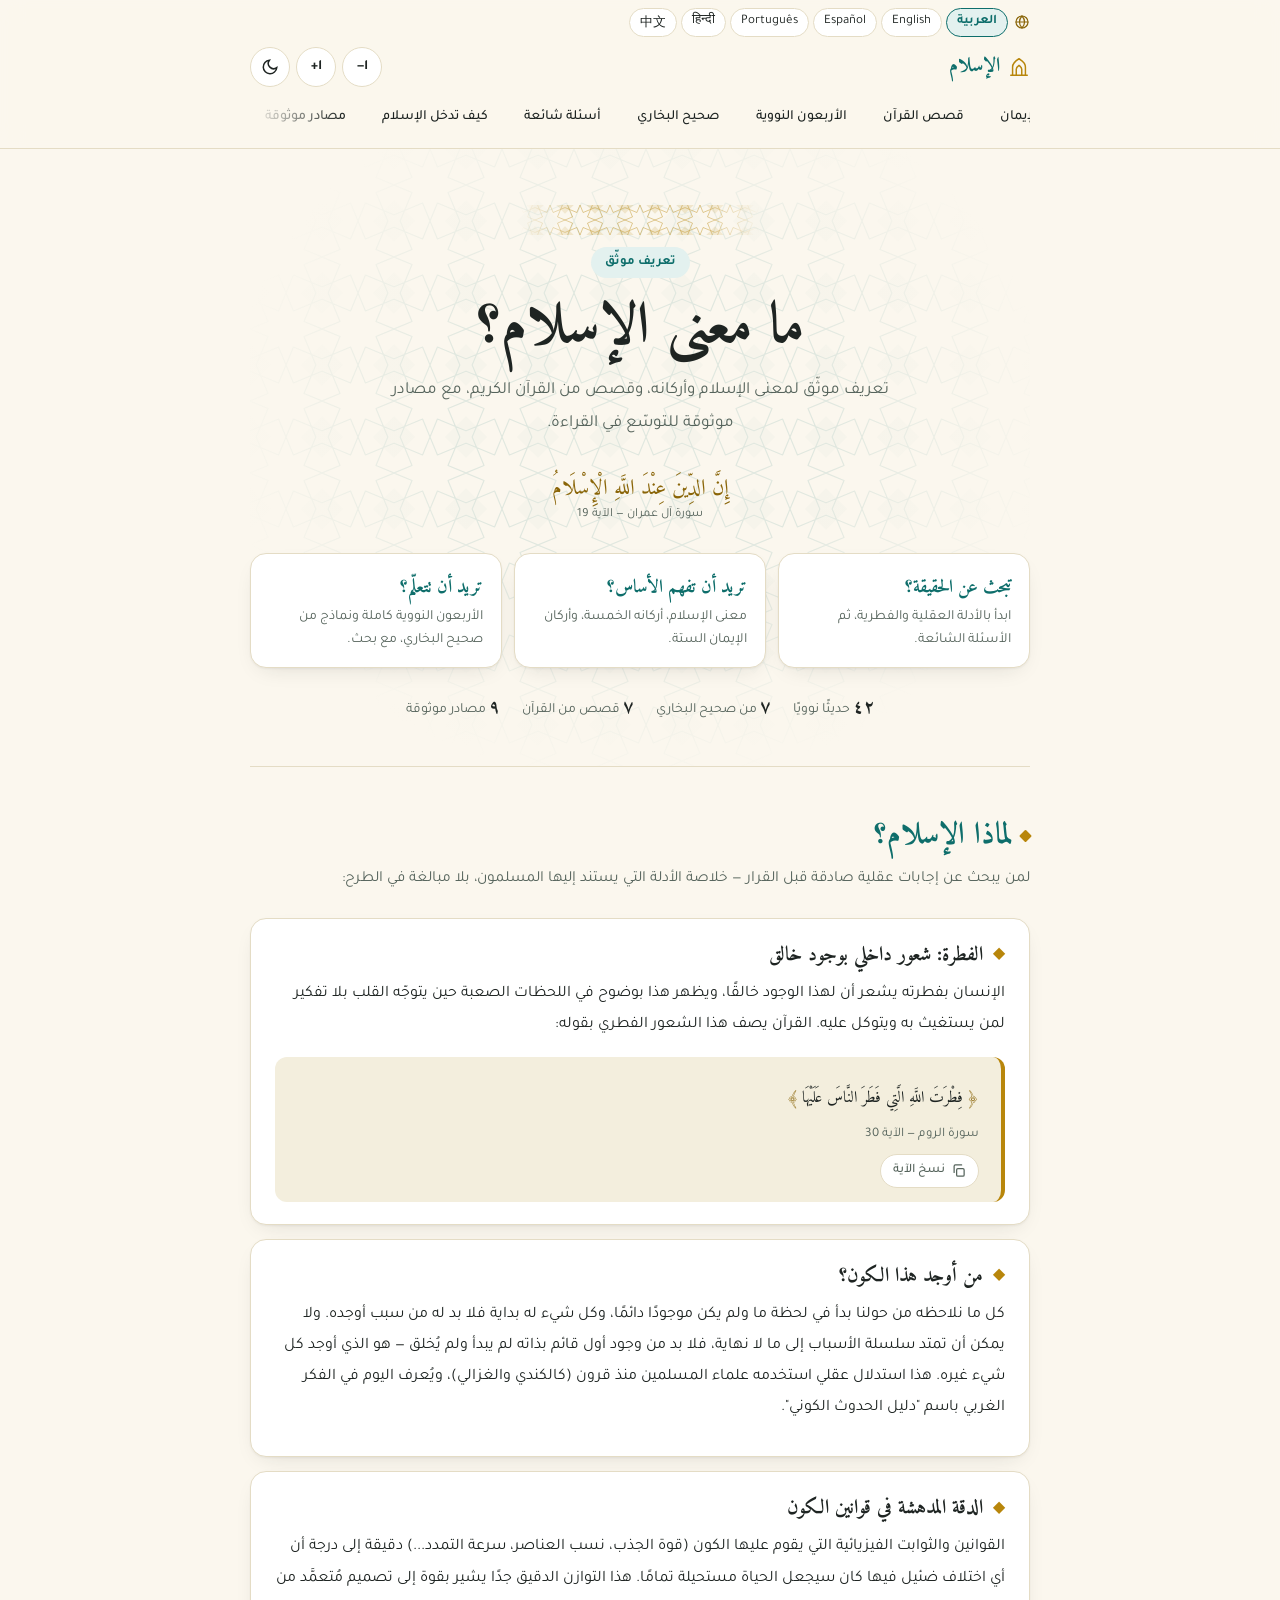
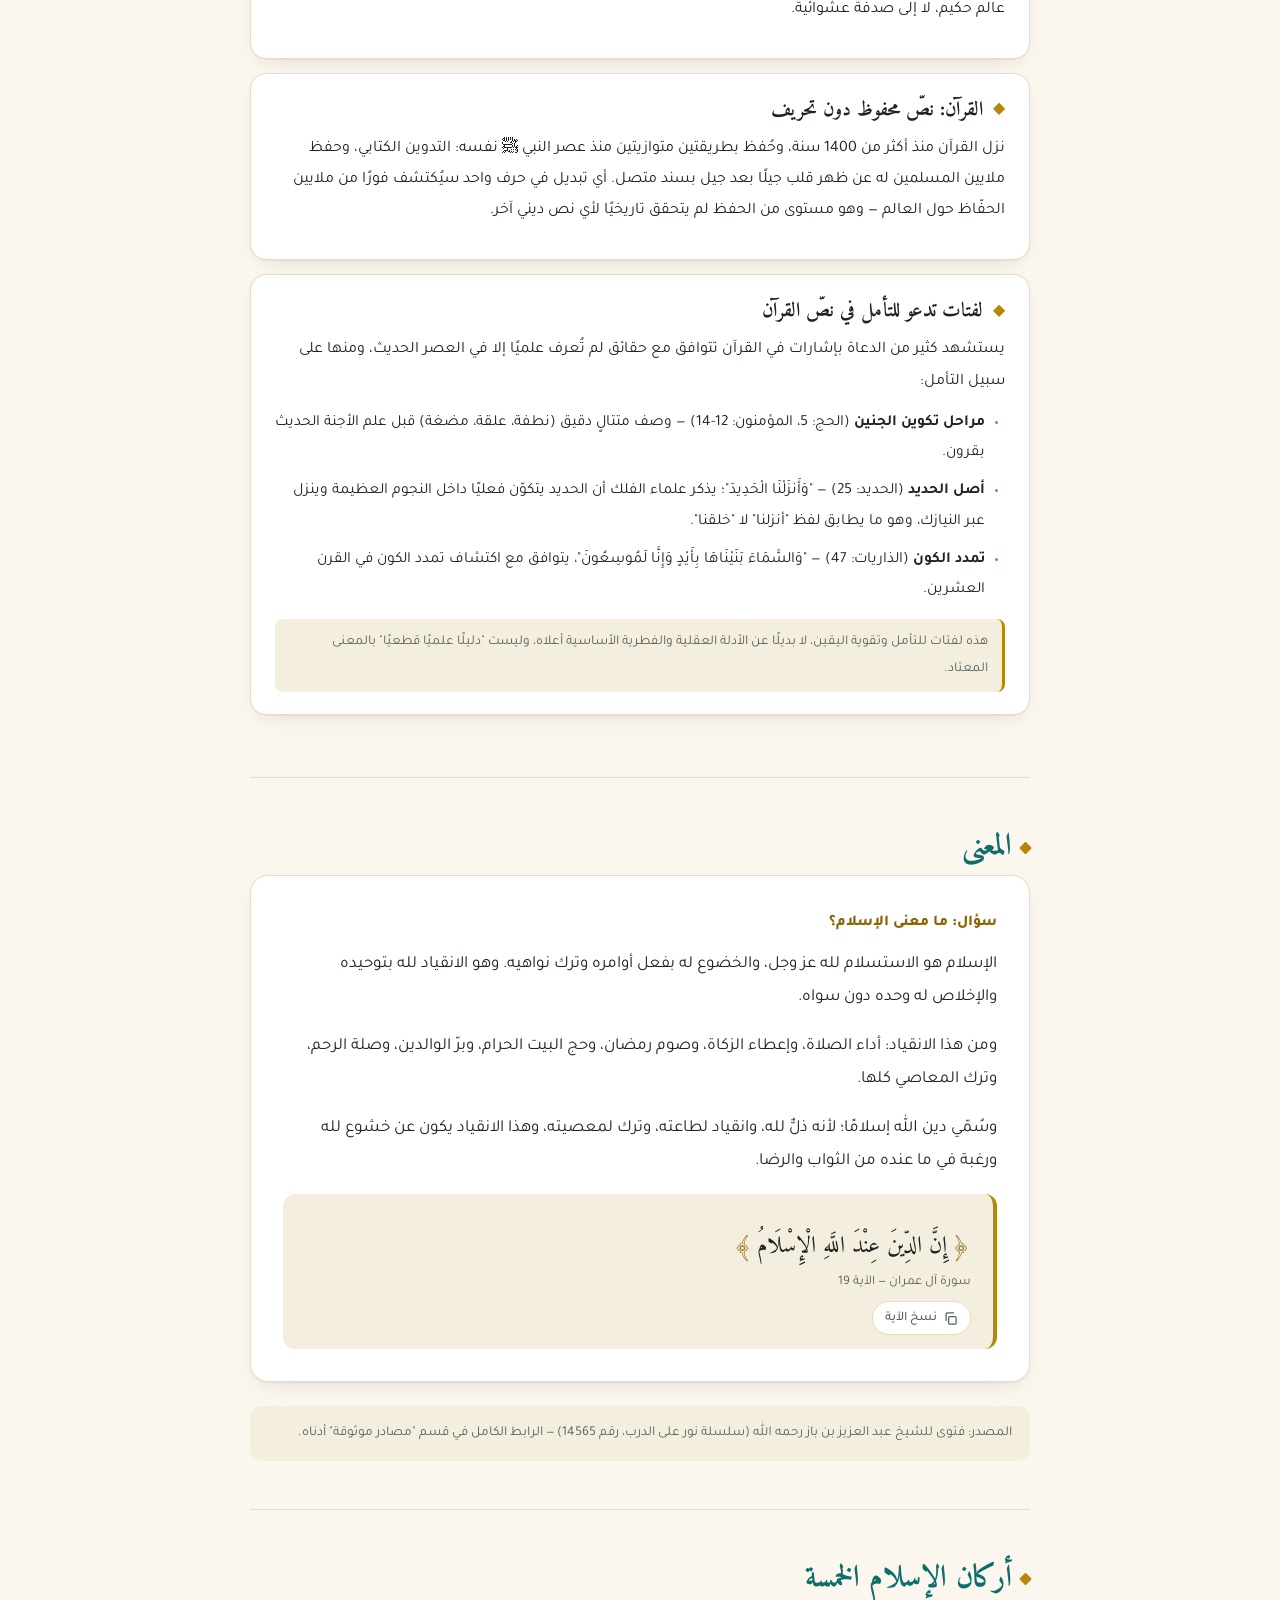
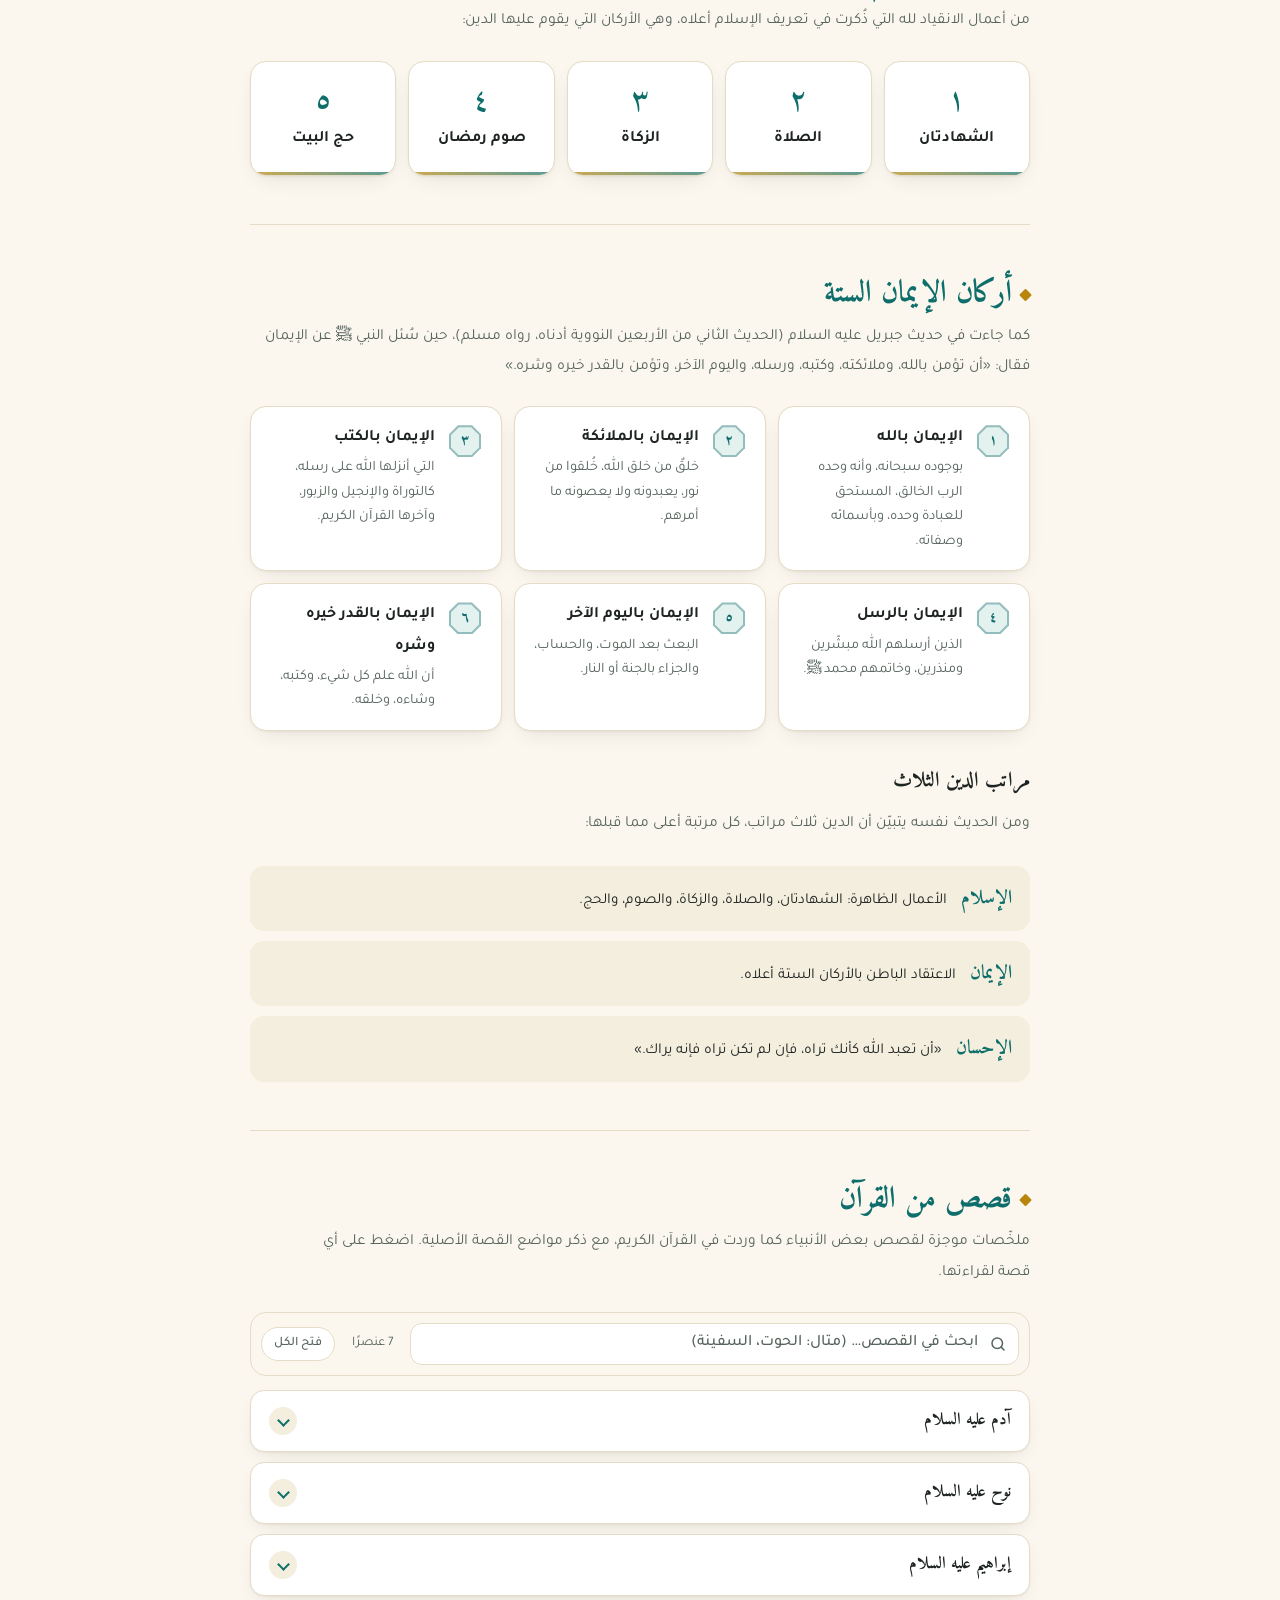
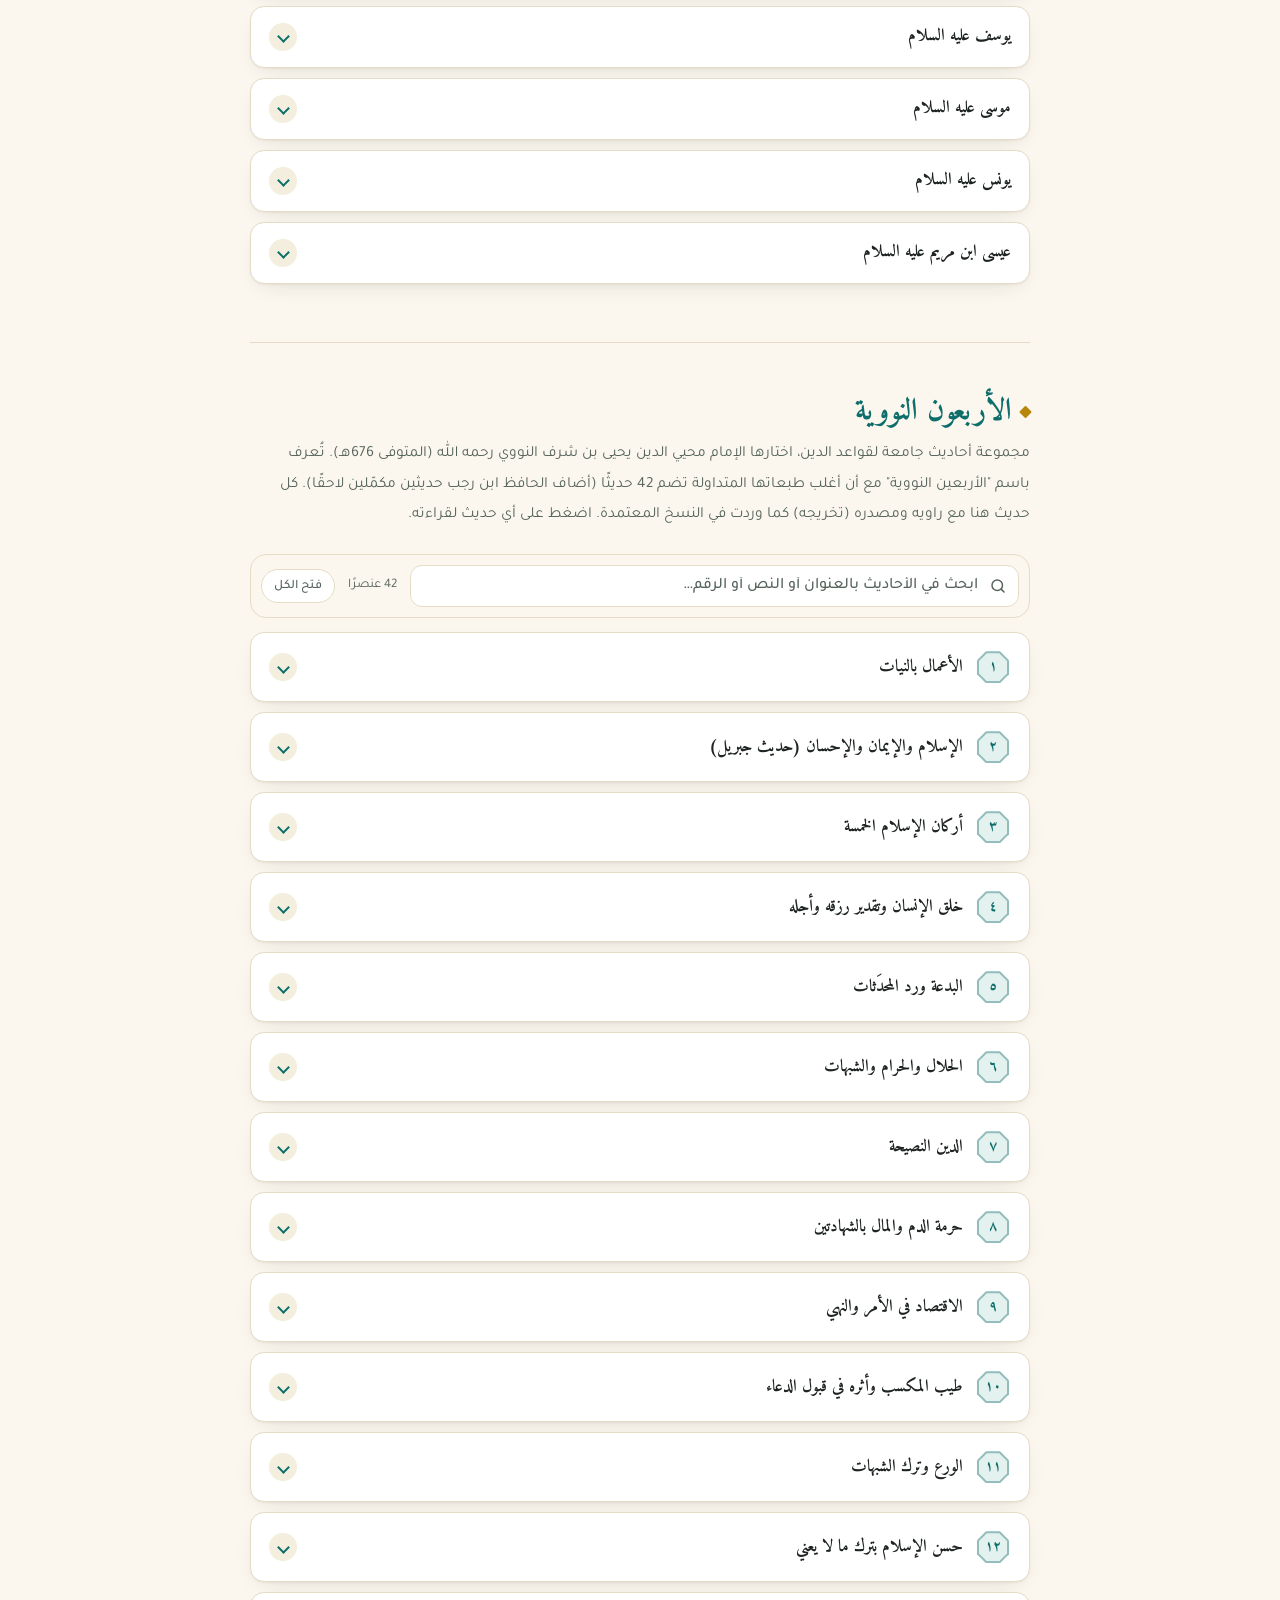
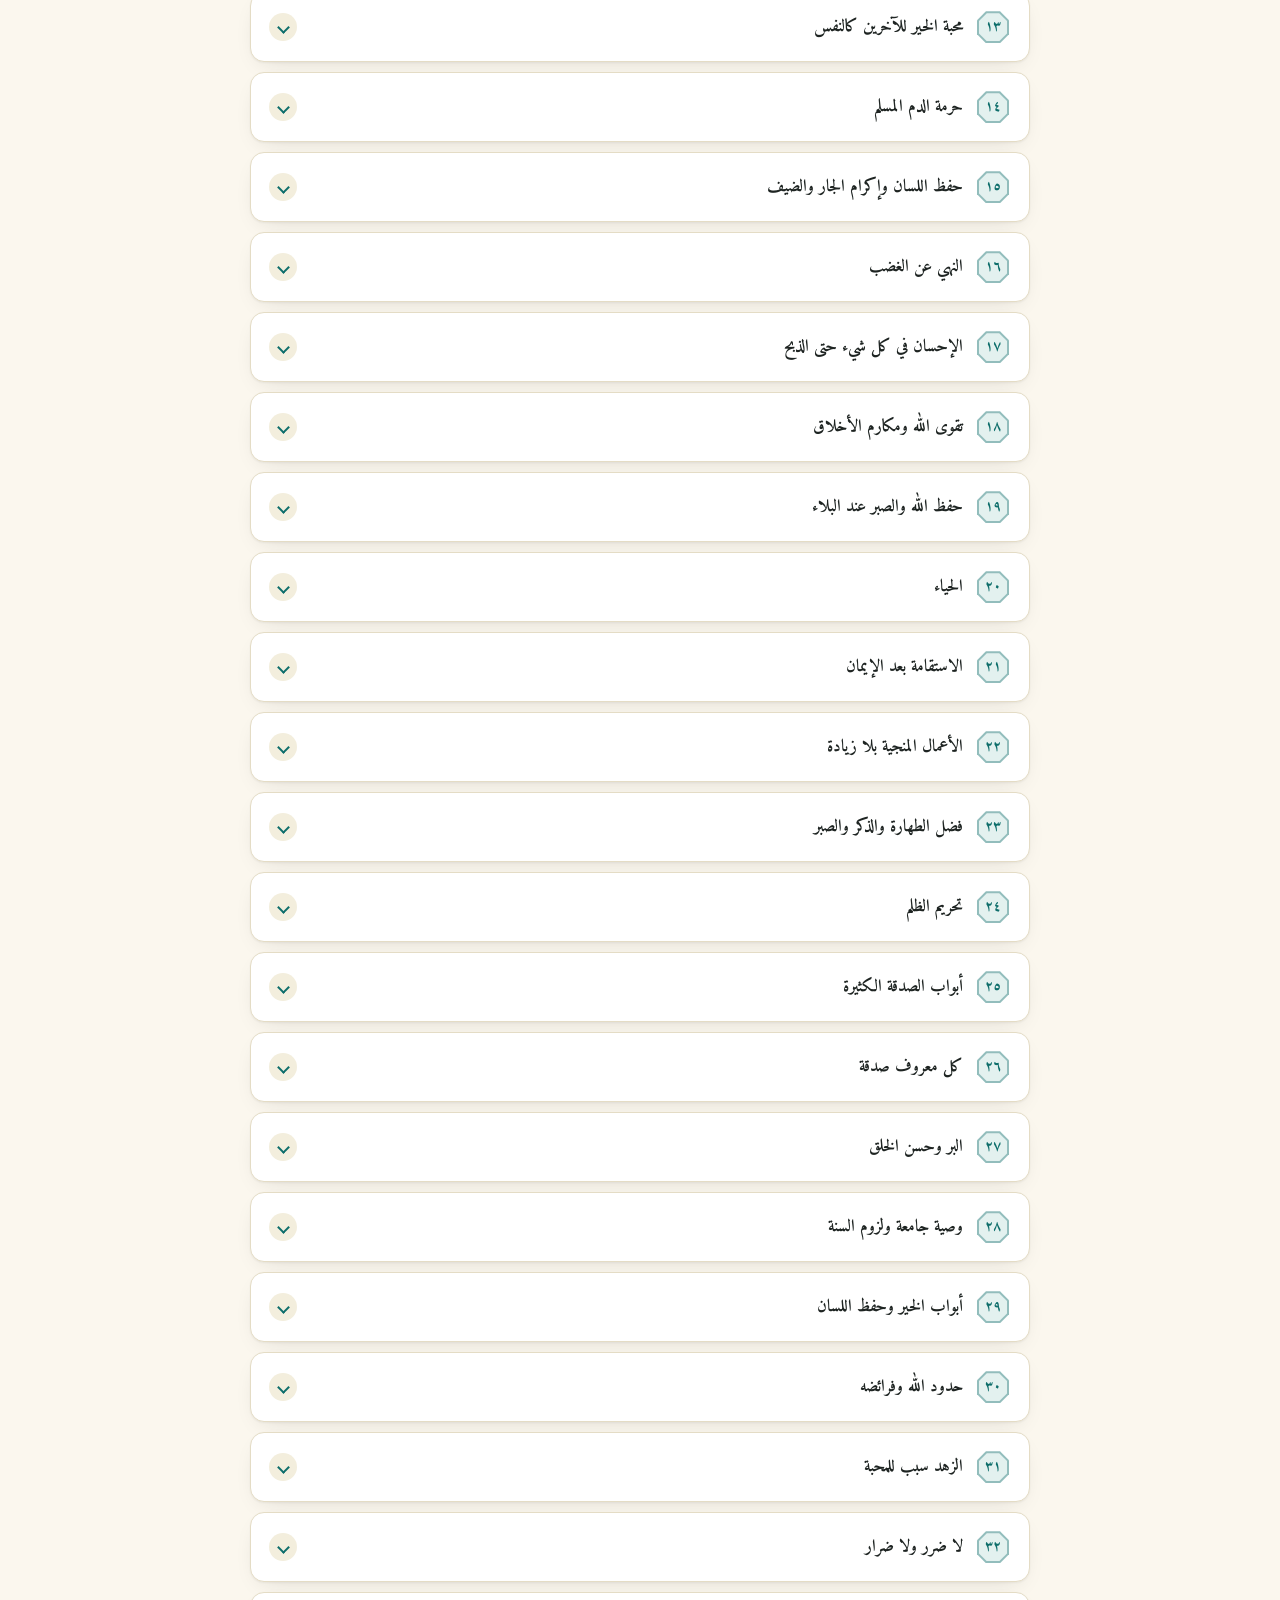
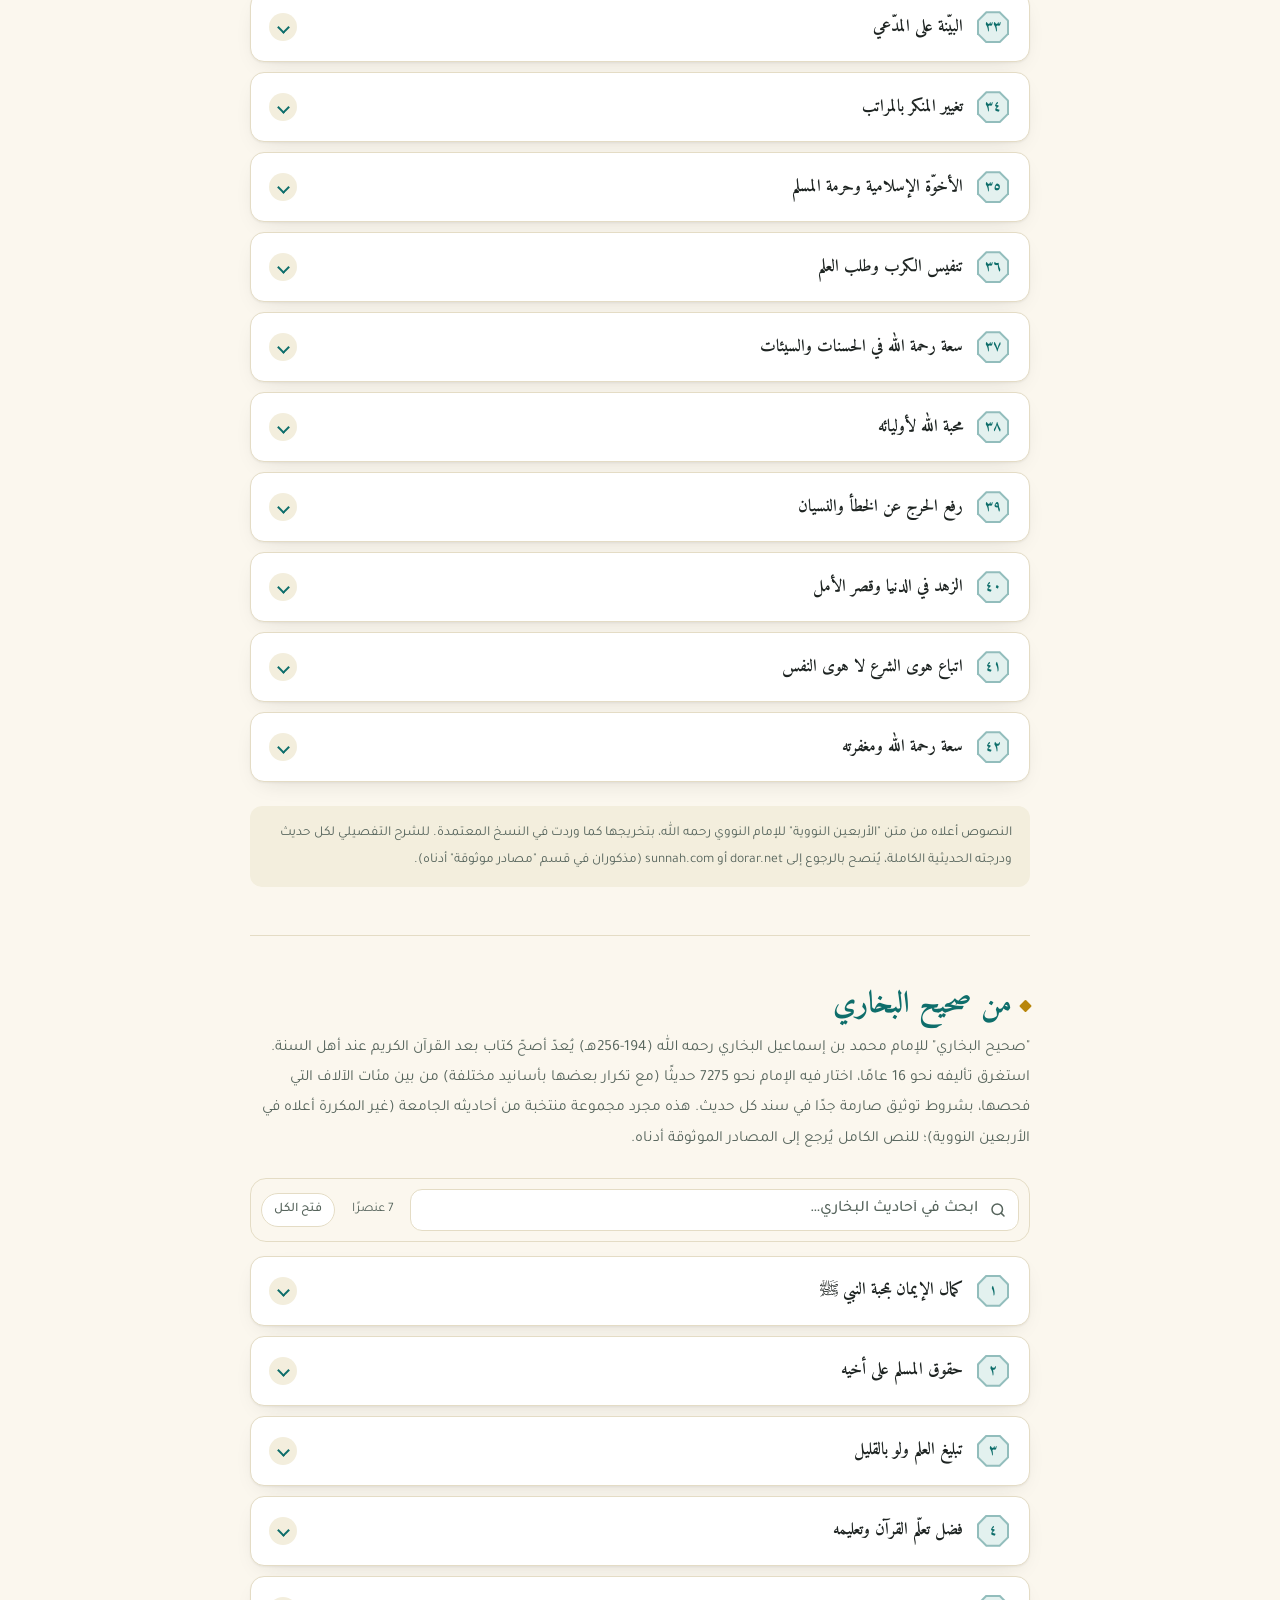
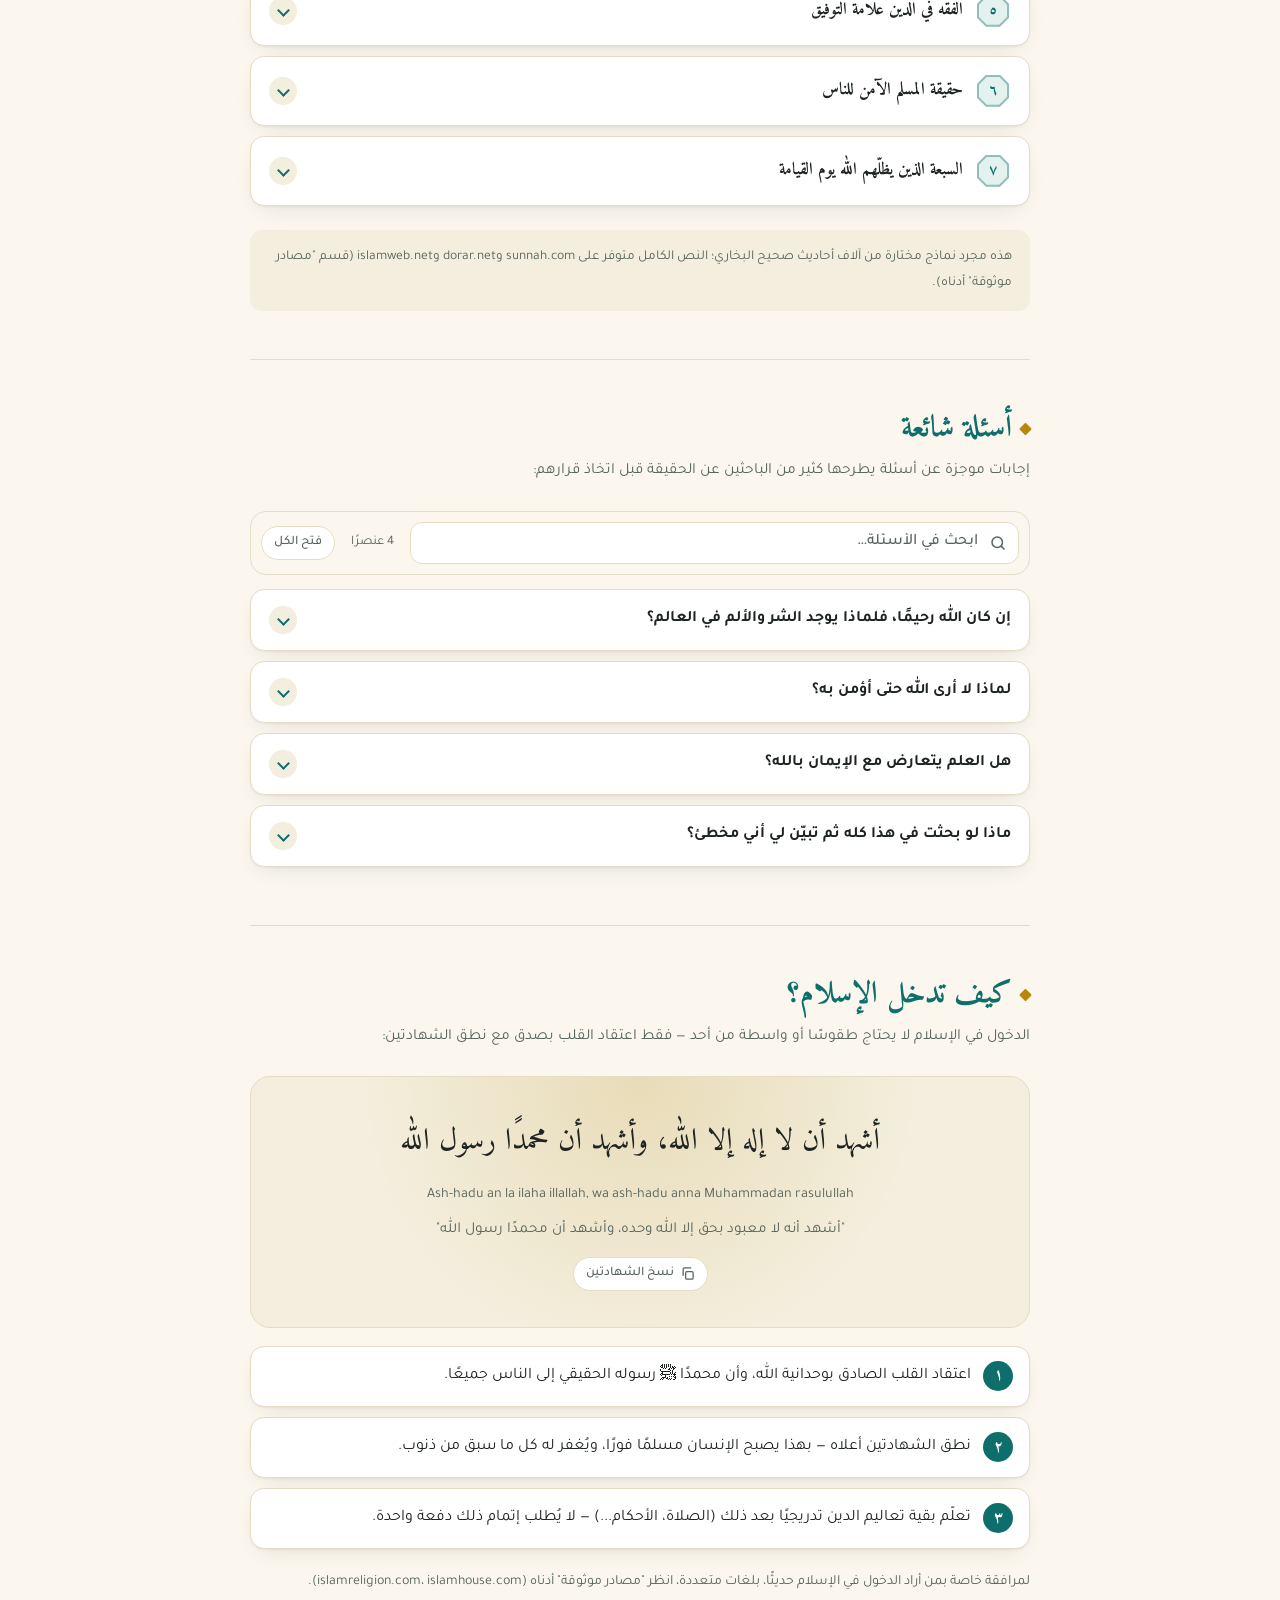
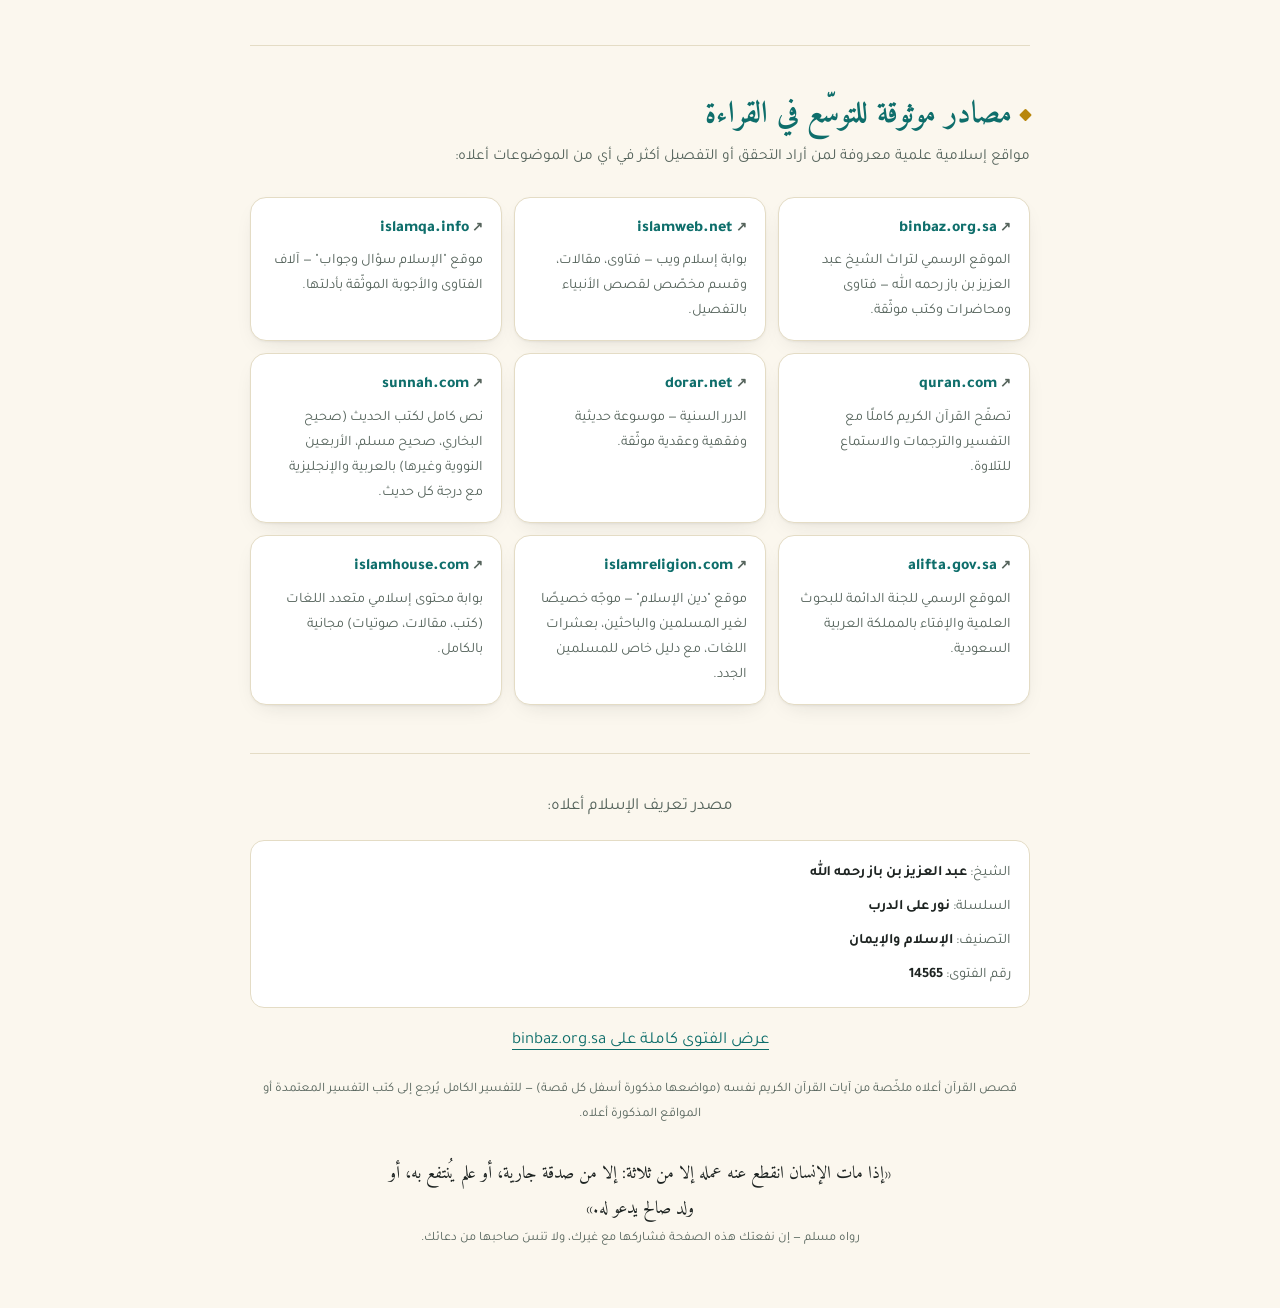
==== commit fe6a84af: "Add files via upload" ====
--- a/index.html
+++ b/index.html
@@ -10,671 +10,21 @@
 <link rel="preconnect" href="https://fonts.googleapis.com">
 <link rel="preconnect" href="https://fonts.gstatic.com" crossorigin>
 <link rel="stylesheet" href="https://fonts.googleapis.com/css2?family=Amiri:wght@400;700&family=Amiri+Quran&family=Tajawal:wght@400;500;700;800&display=swap">
-<style>
-/*
-  الهوية: زخرفة البلاط الإسلامي — فيروزي القباب العميق + ذهبي الزخرفة على
-  ورق دافئ. الخطوط: Amiri Quran للآيات، Amiri للعناوين، Tajawal لنص القراءة.
-  كل المقاسات بوحدة rem لتعمل أداة تكبير الخط (A+ / A−) على الصفحة كلها.
-*/
-:root {
-  --bg: #FBF7EE;
-  --bg-2: #F5EFDF;
-  --surface: #FFFFFF;
-  --fg: #1E2422;
-  --muted: #56645C;
-  --accent: #0E6E6B;
-  --accent-soft: #E3F1EF;
-  --accent-2: #B8860B;
-  --accent-2-text: #8A6508;   /* ذهبي داكن بتباين كافٍ للنص الصغير */
-  --border: #E4DCC5;
-  --quote-bg: #F3EEDD;
-  --nav-bg: rgba(251, 247, 238, 0.86);
-  --shadow: 0 1px 2px rgba(30, 36, 34, .05), 0 8px 24px -12px rgba(30, 36, 34, .18);
-  --ring: #0E6E6B;
-  --mark: #F6DE8D;
-  --scale: 1;
-  --ornament: #0E6E6B;
-  --ornament-opacity: .11;
-  --ornament-band: #B8860B;
-  --geo-pattern: url("data:image/svg+xml,%3Csvg xmlns='http://www.w3.org/2000/svg' width='80' height='80' viewBox='0 0 80 80'%3E%3Cpath d='M-56.57 -80L-80 -56.57L-103.43 -80L-80 -103.43ZM-56.57 0L-80 23.43L-103.43 0L-80 -23.43ZM-56.57 80L-80 103.43L-103.43 80L-80 56.57ZM23.43 -80L0 -56.57L-23.43 -80L-0 -103.43ZM23.43 0L0 23.43L-23.43 0L-0 -23.43ZM23.43 80L0 103.43L-23.43 80L-0 56.57ZM103.43 -80L80 -56.57L56.57 -80L80 -103.43ZM103.43 0L80 23.43L56.57 0L80 -23.43ZM103.43 80L80 103.43L56.57 80L80 56.57Z' fill='black' fill-opacity='.18'/%3E%3Cpath d='M-11.72 -11.72L-31.72 -20L-40 0M-40 0L-48.28 -20L-68.28 -11.72M-68.28 -11.72L-60 -31.72L-80 -40M-80 -40L-60 -48.28L-68.28 -68.28M-68.28 -68.28L-48.28 -60L-40 -80M-40 -80L-31.72 -60L-11.72 -68.28M-11.72 -68.28L-20 -48.28L0 -40M0 -40L-20 -31.72L-11.72 -11.72M-68.28 -68.28L-80 -73.14L-91.72 -68.28M-91.72 -68.28L-86.86 -80L-91.72 -91.72M-91.72 -91.72L-80 -86.86L-68.28 -91.72M-68.28 -91.72L-73.14 -80L-68.28 -68.28M-11.72 68.28L-31.72 60L-40 80M-40 80L-48.28 60L-68.28 68.28M-68.28 68.28L-60 48.28L-80 40M-80 40L-60 31.72L-68.28 11.72M-68.28 11.72L-48.28 20L-40 0M-40 0L-31.72 20L-11.72 11.72M-11.72 11.72L-20 31.72L0 40M0 40L-20 48.28L-11.72 68.28M-68.28 11.72L-80 6.86L-91.72 11.72M-91.72 11.72L-86.86 -0L-91.72 -11.72M-91.72 -11.72L-80 -6.86L-68.28 -11.72M-68.28 -11.72L-73.14 0L-68.28 11.72M-11.72 148.28L-31.72 140L-40 160M-40 160L-48.28 140L-68.28 148.28M-68.28 148.28L-60 128.28L-80 120M-80 120L-60 111.72L-68.28 91.72M-68.28 91.72L-48.28 100L-40 80M-40 80L-31.72 100L-11.72 91.72M-11.72 91.72L-20 111.72L0 120M0 120L-20 128.28L-11.72 148.28M-68.28 91.72L-80 86.86L-91.72 91.72M-91.72 91.72L-86.86 80L-91.72 68.28M-91.72 68.28L-80 73.14L-68.28 68.28M-68.28 68.28L-73.14 80L-68.28 91.72M68.28 -11.72L48.28 -20L40 0M40 0L31.72 -20L11.72 -11.72M11.72 -11.72L20 -31.72L-0 -40M-0 -40L20 -48.28L11.72 -68.28M11.72 -68.28L31.72 -60L40 -80M40 -80L48.28 -60L68.28 -68.28M68.28 -68.28L60 -48.28L80 -40M80 -40L60 -31.72L68.28 -11.72M11.72 -68.28L0 -73.14L-11.72 -68.28M-11.72 -68.28L-6.86 -80L-11.72 -91.72M-11.72 -91.72L0 -86.86L11.72 -91.72M11.72 -91.72L6.86 -80L11.72 -68.28M68.28 68.28L48.28 60L40 80M40 80L31.72 60L11.72 68.28M11.72 68.28L20 48.28L-0 40M-0 40L20 31.72L11.72 11.72M11.72 11.72L31.72 20L40 0M40 0L48.28 20L68.28 11.72M68.28 11.72L60 31.72L80 40M80 40L60 48.28L68.28 68.28M11.72 11.72L0 6.86L-11.72 11.72M-11.72 11.72L-6.86 0L-11.72 -11.72M-11.72 -11.72L0 -6.86L11.72 -11.72M11.72 -11.72L6.86 0L11.72 11.72M68.28 148.28L48.28 140L40 160M40 160L31.72 140L11.72 148.28M11.72 148.28L20 128.28L-0 120M-0 120L20 111.72L11.72 91.72M11.72 91.72L31.72 100L40 80M40 80L48.28 100L68.28 91.72M68.28 91.72L60 111.72L80 120M80 120L60 128.28L68.28 148.28M11.72 91.72L0 86.86L-11.72 91.72M-11.72 91.72L-6.86 80L-11.72 68.28M-11.72 68.28L0 73.14L11.72 68.28M11.72 68.28L6.86 80L11.72 91.72M148.28 -11.72L128.28 -20L120 0M120 0L111.72 -20L91.72 -11.72M91.72 -11.72L100 -31.72L80 -40M80 -40L100 -48.28L91.72 -68.28M91.72 -68.28L111.72 -60L120 -80M120 -80L128.28 -60L148.28 -68.28M148.28 -68.28L140 -48.28L160 -40M160 -40L140 -31.72L148.28 -11.72M91.72 -68.28L80 -73.14L68.28 -68.28M68.28 -68.28L73.14 -80L68.28 -91.72M68.28 -91.72L80 -86.86L91.72 -91.72M91.72 -91.72L86.86 -80L91.72 -68.28M148.28 68.28L128.28 60L120 80M120 80L111.72 60L91.72 68.28M91.72 68.28L100 48.28L80 40M80 40L100 31.72L91.72 11.72M91.72 11.72L111.72 20L120 0M120 0L128.28 20L148.28 11.72M148.28 11.72L140 31.72L160 40M160 40L140 48.28L148.28 68.28M91.72 11.72L80 6.86L68.28 11.72M68.28 11.72L73.14 -0L68.28 -11.72M68.28 -11.72L80 -6.86L91.72 -11.72M91.72 -11.72L86.86 0L91.72 11.72M148.28 148.28L128.28 140L120 160M120 160L111.72 140L91.72 148.28M91.72 148.28L100 128.28L80 120M80 120L100 111.72L91.72 91.72M91.72 91.72L111.72 100L120 80M120 80L128.28 100L148.28 91.72M148.28 91.72L140 111.72L160 120M160 120L140 128.28L148.28 148.28M91.72 91.72L80 86.86L68.28 91.72M68.28 91.72L73.14 80L68.28 68.28M68.28 68.28L80 73.14L91.72 68.28M91.72 68.28L86.86 80L91.72 91.72' fill='none' stroke='black' stroke-width='1.3' stroke-linejoin='round'/%3E%3C/svg%3E");
-  color-scheme: light;
-}
-@media (prefers-color-scheme: dark) {
-  :root:not([data-theme="light"]) {
-    --bg: #0B1715;
-    --bg-2: #0E1D1A;
-    --surface: #10201D;
-    --fg: #EDE8DC;
-    --muted: #A3B0A9;
-    --accent: #38C7B9;
-    --accent-soft: #123430;
-    --accent-2: #D9B13E;
-    --accent-2-text: #E2BE55;
-    --border: #213834;
-    --quote-bg: #142623;
-    --nav-bg: rgba(11, 23, 21, 0.86);
-    --shadow: 0 1px 2px rgba(0, 0, 0, .3), 0 10px 28px -14px rgba(0, 0, 0, .6);
-    --ring: #5FE0D3;
-    --mark: #5C4A12;
-    --ornament: #38C7B9;
-    --ornament-opacity: .08;
-    --ornament-band: #D9B13E;
-    color-scheme: dark;
-  }
-}
-:root[data-theme="dark"] {
-  --bg: #0B1715;
-  --bg-2: #0E1D1A;
-  --surface: #10201D;
-  --fg: #EDE8DC;
-  --muted: #A3B0A9;
-  --accent: #38C7B9;
-  --accent-soft: #123430;
-  --accent-2: #D9B13E;
-  --accent-2-text: #E2BE55;
-  --border: #213834;
-  --quote-bg: #142623;
-  --nav-bg: rgba(11, 23, 21, 0.86);
-  --shadow: 0 1px 2px rgba(0, 0, 0, .3), 0 10px 28px -14px rgba(0, 0, 0, .6);
-  --ring: #5FE0D3;
-  --mark: #5C4A12;
-  --ornament: #38C7B9;
-  --ornament-opacity: .08;
-  --ornament-band: #D9B13E;
-  color-scheme: dark;
-}
-
-:root { interpolate-size: allow-keywords; font-size: calc(100% * var(--scale)); }
-* { box-sizing: border-box; }
-html { scroll-behavior: smooth; scroll-padding-top: calc(var(--nav-h, 108px) + 16px); }
-@media (prefers-reduced-motion: reduce) {
-  html { scroll-behavior: auto; }
-  *, *::before, *::after { animation: none !important; transition: none !important; }
-}
-body {
-  background: var(--bg);
-  color: var(--fg);
-  font-family: "Tajawal", "Noto Naskh Arabic", sans-serif;
-  direction: rtl;
-  line-height: 1.95;
-  margin: 0;
-  padding-inline: max(16px, env(safe-area-inset-left, 0px)) max(16px, env(safe-area-inset-right, 0px));
-  -webkit-text-size-adjust: 100%;
-  text-rendering: optimizeLegibility;
-}
-body::before {
-  content: "";
-  position: fixed;
-  inset: 0 0 auto;
-  height: env(safe-area-inset-top, 0px);
-  z-index: 40;
-  background: var(--nav-bg);
-}
-h1, h2, h3 { font-family: "Amiri", "Noto Naskh Arabic", serif; text-wrap: balance; }
-p { font-size: 1.0625rem; margin: 0 0 1rem; text-wrap: pretty; }
-p:last-child { margin-bottom: 0; }
-a { color: var(--accent); }
-::selection { background: var(--mark); color: var(--fg); }
-:focus-visible { outline: 3px solid var(--ring); outline-offset: 3px; border-radius: 6px; }
-.sr-only { position: absolute; width: 1px; height: 1px; overflow: hidden; clip: rect(0 0 0 0); white-space: nowrap; }
-
-.wrap { max-width: 780px; margin: 0 auto; }
-
-/* ===== شريط تقدّم القراءة ===== */
-.progress {
-  position: fixed;
-  top: env(safe-area-inset-top, 0px);
-  inset-inline: 0;
-  height: 3px;
-  z-index: 50;
-  pointer-events: none;
-}
-.progress span {
-  display: block;
-  height: 100%;
-  background: linear-gradient(to left, var(--accent), var(--accent-2));
-  transform-origin: right center;
-  transform: scaleX(var(--p, 0));
-}
-
-/* ===== شريط التنقل ===== */
-.skip {
-  position: absolute; inset-inline-start: 16px; top: -60px; z-index: 60;
-  background: var(--accent); color: #fff; padding: .5rem 1rem; border-radius: 8px; text-decoration: none;
-}
-.skip:focus { top: 12px; }
-nav.topnav {
-  position: sticky;
-  top: env(safe-area-inset-top, 0px);
-  z-index: 30;
-  background: var(--nav-bg);
-  -webkit-backdrop-filter: saturate(1.4) blur(12px);
-  backdrop-filter: saturate(1.4) blur(12px);
-  border-bottom: 1px solid var(--border);
-  margin-inline: calc(-1 * max(16px, env(safe-area-inset-left, 0px))) calc(-1 * max(16px, env(safe-area-inset-right, 0px)));
-  padding-inline: max(16px, env(safe-area-inset-left, 0px)) max(16px, env(safe-area-inset-right, 0px));
-}
-.nav-row {
-  max-width: 780px;
-  margin: 0 auto;
-  display: flex;
-  align-items: center;
-  justify-content: space-between;
-  gap: 12px;
-  padding-block: 10px 6px;
-}
-.brand {
-  display: inline-flex;
-  align-items: center;
-  gap: 8px;
-  font-family: "Amiri", serif;
-  font-weight: 700;
-  font-size: 1.25rem;
-  color: var(--accent);
-  text-decoration: none;
-  white-space: nowrap;
-}
-.brand svg { width: 22px; height: 22px; color: var(--accent-2); }
-.tools { display: flex; gap: 6px; }
-.tool {
-  min-width: 40px; height: 40px; padding: 0 10px;
-  display: inline-flex; align-items: center; justify-content: center;
-  border: 1px solid var(--border); border-radius: 999px;
-  background: var(--surface); color: var(--fg);
-  font: 700 .875rem/1 "Tajawal", sans-serif; cursor: pointer;
-  transition: border-color .15s, color .15s, background .15s;
-}
-.tool:hover { border-color: var(--accent); color: var(--accent); }
-.tool svg { width: 18px; height: 18px; }
-.tool .moon { display: none; }
-:root[data-dark="1"] .tool .sun { display: none; }
-:root[data-dark="1"] .tool .moon { display: block; }
-
-.chips {
-  max-width: 780px;
-  margin: 0 auto;
-  display: flex;
-  gap: 6px;
-  overflow-x: auto;
-  scrollbar-width: none;
-  padding-block: 4px 10px;
-  -webkit-mask-image: linear-gradient(to left, #000 88%, transparent);
-  mask-image: linear-gradient(to left, #000 88%, transparent);
-  scroll-snap-type: x proximity;
-}
-.chips::-webkit-scrollbar { display: none; }
-.chips a {
-  flex: none;
-  scroll-snap-align: start;
-  padding: 6px 14px;
-  border-radius: 999px;
-  font-size: .875rem;
-  font-weight: 500;
-  color: var(--fg);
-  text-decoration: none;
-  background: transparent;
-  border: 1px solid transparent;
-  white-space: nowrap;
-  transition: background .2s, color .2s, border-color .2s;
-}
-.chips a:hover { border-color: var(--border); background: var(--surface); }
-.chips a[aria-current="true"] { background: var(--accent); color: #fff; }
-:root[data-dark="1"] .chips a[aria-current="true"] { color: #062421; }
-
-/* ===== البطل ===== */
-header.hero {
-  position: relative;
-  padding-block: 56px 40px;
-  text-align: center;
-  isolation: isolate;
-}
-header.hero::before {
-  /* نقش هندسي إسلامي متشابك (طبق نجمي ثُماني متصل بشبكة كاملة بلا نقطة مركزية
-     معزولة) — مولَّد بطريقة "المضلّعات المتلامسة" على شبكة مثمّن/مربع، فالخطوط
-     تعبر حدود البلاطة وتتصل ببعضها كما في زخارف المساجد والمخطوطات. */
-  content: "";
-  position: absolute;
-  inset: 0;
-  z-index: -1;
-  background: var(--ornament);
-  opacity: var(--ornament-opacity);
-  -webkit-mask: var(--geo-pattern) 0 0 / 72px 72px;
-  mask: var(--geo-pattern) 0 0 / 72px 72px;
-}
-header.hero::after {
-  content: "";
-  position: absolute;
-  inset: 0;
-  z-index: -1;
-  background: radial-gradient(ellipse at 50% 45%, transparent 0 35%, var(--bg) 75%);
-}
-/* شريط زخرفي أفقي من نفس النقش المتشابك، يتلاشى عند طرفيه (بدل أي شعار مفرد) */
-.hero-band {
-  display: block;
-  width: min(240px, 70%);
-  height: 30px;
-  margin: 0 auto 12px;
-  background: var(--ornament-band);
-  opacity: .85;
-  -webkit-mask: var(--geo-pattern) center / 30px 30px, linear-gradient(to left, transparent, #000 22%, #000 78%, transparent);
-  -webkit-mask-composite: source-in;
-  mask: var(--geo-pattern) center / 30px 30px, linear-gradient(to left, transparent, #000 22%, #000 78%, transparent);
-  mask-composite: intersect;
-}
-.eyebrow {
-  display: inline-block;
-  font-size: .8125rem;
-  font-weight: 700;
-  color: var(--accent);
-  background: var(--accent-soft);
-  padding: 3px 14px;
-  border-radius: 999px;
-}
-h1.title { font-size: clamp(2.25rem, 9vw, 3.6rem); line-height: 1.35; margin: 12px 0 6px; }
-.subtitle { font-size: 1.0625rem; color: var(--muted); max-width: 520px; margin: 0 auto; }
-.hero-verse {
-  font-family: "Amiri Quran", "Amiri", serif;
-  font-size: 1.35rem;
-  color: var(--accent-2-text);
-  margin: 18px auto 0;
-  line-height: 2.2;
-}
-.hero-verse small { display: block; font-family: "Tajawal", sans-serif; font-size: .78rem; color: var(--muted); line-height: 1.4; }
-
-.paths {
-  display: grid;
-  grid-template-columns: repeat(auto-fit, minmax(200px, 1fr));
-  gap: 12px;
-  margin-top: 30px;
-  text-align: right;
-}
-.path {
-  display: block;
-  background: var(--surface);
-  border: 1px solid var(--border);
-  border-radius: 16px;
-  padding: 16px 18px;
-  text-decoration: none;
-  color: var(--fg);
-  box-shadow: var(--shadow);
-  transition: transform .2s ease, border-color .2s ease;
-}
-.path:hover { transform: translateY(-2px); border-color: var(--accent); }
-.path b { display: block; font-family: "Amiri", serif; font-size: 1.15rem; color: var(--accent); }
-.path span { font-size: .875rem; color: var(--muted); line-height: 1.6; display: block; }
-.stats {
-  display: flex; justify-content: center; flex-wrap: wrap; gap: 8px 22px;
-  margin-top: 22px; font-size: .875rem; color: var(--muted);
-}
-.stats strong { color: var(--fg); font-family: "Amiri", serif; font-size: 1.15rem; }
-
-/* ===== الأقسام ===== */
-section { padding-block: 48px; }
-section + section { border-top: 1px solid var(--border); }
-.wrap > section:first-of-type { border-top: 1px solid var(--border); }
-.section-head { display: flex; align-items: center; gap: 10px; margin-bottom: 6px; }
-h2.section-title {
-  font-size: clamp(1.6rem, 5vw, 1.9rem);
-  line-height: 1.4;
-  margin: 0;
-  color: var(--accent);
-  position: relative;
-  padding-inline-start: 18px;
-}
-h2.section-title::before {
-  content: "";
-  position: absolute;
-  inset-inline-start: 0;
-  top: 50%;
-  width: 9px; height: 9px;
-  background: var(--accent-2);
-  transform: translateY(-50%) rotate(45deg);
-  border-radius: 1px;
-}
-.anchor {
-  opacity: .0;
-  color: var(--muted);
-  text-decoration: none;
-  font-size: 1.1rem;
-  padding: 2px 8px;
-  border-radius: 8px;
-  transition: opacity .15s;
-}
-.section-head:hover .anchor, .anchor:focus-visible { opacity: 1; }
-@media (hover: none) { .anchor { opacity: .55; } }
-.section-sub { color: var(--muted); font-size: .97rem; margin: 6px 0 24px; }
-
-.card, .qa-card, .reason, .story, .pillar, .source-link, .step, .iman-item {
-  background: var(--surface);
-  border: 1px solid var(--border);
-  box-shadow: var(--shadow);
-}
-.qa-card { border-radius: 18px; padding: clamp(20px, 5vw, 32px); }
-.question { font-weight: 800; color: var(--accent-2-text); font-size: .95rem; margin-bottom: 10px; }
-.question::before { content: "سؤال: "; }
-
-.verse-box {
-  position: relative;
-  background: var(--quote-bg);
-  border-inline-start: 4px solid var(--accent-2);
-  border-radius: 12px;
-  padding: 18px 22px 14px;
-  margin: 16px 0 0;
-}
-.quote-ar {
-  font-family: "Amiri Quran", "Amiri", serif;
-  font-size: 1.45rem;
-  line-height: 2.3;
-  color: var(--fg);
-  margin: 0 0 4px;
-}
-.quote-ar::before { content: "﴿ "; color: var(--accent-2-text); }
-.quote-ar::after { content: " ﴾"; color: var(--accent-2-text); }
-.verse-ref { font-size: .82rem; color: var(--muted); }
-
-/* أزرار صغيرة (نسخ، رابط) */
-.mini-actions { display: flex; flex-wrap: wrap; gap: 8px; margin-top: 12px; }
-.verse-box .mini-actions { margin-top: 6px; }
-.act {
-  display: inline-flex; align-items: center; gap: 6px;
-  min-height: 34px; padding: 4px 12px;
-  border: 1px solid var(--border); border-radius: 999px;
-  background: var(--surface); color: var(--muted);
-  font: 500 .8125rem/1 "Tajawal", sans-serif; cursor: pointer;
-  text-decoration: none;
-  transition: color .15s, border-color .15s;
-}
-.act:hover { color: var(--accent); border-color: var(--accent); }
-.act svg { width: 15px; height: 15px; }
-
-/* ===== الأركان ===== */
-.pillars { display: grid; grid-template-columns: repeat(auto-fit, minmax(130px, 1fr)); gap: 12px; }
-.pillar {
-  border-radius: 16px; padding: 20px 14px; text-align: center;
-  position: relative; overflow: hidden;
-}
-.pillar::after {
-  content: ""; position: absolute; inset-inline: 0; bottom: 0; height: 3px;
-  background: linear-gradient(to left, var(--accent), var(--accent-2));
-  opacity: .7;
-}
-.pillar .num { font-family: "Amiri", serif; font-size: 2rem; line-height: 1.2; color: var(--accent); display: block; margin-bottom: 4px; }
-.pillar .name { font-weight: 700; font-size: 1rem; }
-
-/* ===== أركان الإيمان ===== */
-.iman-grid { display: grid; grid-template-columns: repeat(auto-fit, minmax(220px, 1fr)); gap: 12px; }
-.iman-item { border-radius: 16px; padding: 16px 18px; display: flex; gap: 12px; align-items: flex-start; }
-.iman-item b { display: block; font-size: 1rem; margin-bottom: 2px; }
-.iman-item span.d { display: block; font-size: .9rem; color: var(--muted); line-height: 1.7; }
-.levels { display: grid; gap: 10px; margin-top: 26px; }
-.level {
-  display: grid; grid-template-columns: auto 1fr; gap: 4px 14px; align-items: baseline;
-  padding: 14px 18px; border-radius: 14px; background: var(--quote-bg);
-}
-.level .lv { font-family: "Amiri", serif; font-weight: 700; font-size: 1.2rem; color: var(--accent); }
-.level p { font-size: .95rem; margin: 0; }
-.sub-h { font-size: 1.3rem; margin: 30px 0 8px; color: var(--fg); }
-
-/* ===== لماذا الإسلام ===== */
-.reason { border-radius: 16px; padding: 22px 24px; margin-bottom: 14px; }
-.reason h3 { font-size: 1.25rem; line-height: 1.5; margin: 0 0 8px; color: var(--fg); display: flex; align-items: center; gap: 10px; }
-.reason h3 .ico { color: var(--accent-2); font-size: .95rem; flex: none; }
-.reason p { font-size: 1rem; margin-bottom: 10px; }
-.mini-list { margin: 10px 0 0; padding-inline-start: 20px; font-size: .97rem; }
-.mini-list li { margin-bottom: 8px; }
-.mini-list li::marker { color: var(--accent-2); }
-.caution {
-  font-size: .85rem; color: var(--muted);
-  border-inline-start: 3px solid var(--accent-2);
-  background: var(--quote-bg);
-  border-radius: 8px;
-  padding: 10px 14px;
-  margin-top: 14px;
-}
-
-/* ===== البطاقات المطوية (قصص، أحاديث، أسئلة) ===== */
-.story { border-radius: 14px; margin-bottom: 10px; overflow: hidden; transition: border-color .2s; }
-.story[open] { border-color: color-mix(in srgb, var(--accent) 45%, var(--border)); }
-.story summary {
-  list-style: none;
-  cursor: pointer;
-  padding: 16px 18px;
-  min-height: 56px;
-  display: flex;
-  align-items: center;
-  gap: 12px;
-  font-weight: 700;
-  font-size: 1.0625rem;
-  border-radius: 14px;
-}
-.story summary:hover .name { color: var(--accent); }
-.story summary:focus-visible { outline-offset: -3px; }
-.story summary::-webkit-details-marker { display: none; }
-.story summary .name { font-family: "Amiri", serif; color: var(--fg); flex: 1; line-height: 1.6; transition: color .15s; }
-.story summary .chev {
-  margin-inline-start: auto;
-  flex-shrink: 0;
-  width: 28px; height: 28px;
-  display: inline-flex; align-items: center; justify-content: center;
-  border-radius: 50%;
-  background: var(--quote-bg);
-  font-size: 0;
-}
-.story summary .chev::before {
-  content: "";
-  width: 7px; height: 7px;
-  border-inline-start: 2px solid var(--accent);
-  border-bottom: 2px solid var(--accent);
-  transform: rotate(45deg);
-  transition: transform .25s ease;
-}
-.story[open] summary .chev::before { transform: rotate(-45deg) translate(1px, -1px); }
-.story::details-content {
-  block-size: 0;
-  overflow: clip;
-  transition: block-size .3s ease, content-visibility .3s allow-discrete;
-}
-.story[open]::details-content { block-size: auto; }
-.story-body { padding: 0 20px 18px; border-top: 1px solid var(--border); }
-.story-body p { font-size: 1.03rem; padding-top: 16px; margin-bottom: 10px; }
-.story-ref {
-  display: inline-block;
-  font-size: .82rem;
-  color: var(--accent);
-  background: var(--accent-soft);
-  border-radius: 999px;
-  padding: 4px 14px;
-  margin-top: 4px;
-  line-height: 1.7;
-}
-.faq summary .name { font-family: "Tajawal", sans-serif; font-size: 1rem; }
-
-/* رقم الحديث داخل مربع بزوايا مقطوعة بإطار مزدوج (لا نجمة) */
-.hnum {
-  position: relative;
-  isolation: isolate;
-  flex-shrink: 0;
-  width: 36px; height: 36px;
-  color: var(--accent);
-  font-family: "Amiri", serif;
-  font-weight: 700;
-  font-size: .9rem;
-  display: flex; align-items: center; justify-content: center;
-}
-.hnum::before, .hnum::after {
-  content: ""; position: absolute; z-index: -1;
-  clip-path: polygon(28% 0, 72% 0, 100% 28%, 100% 72%, 72% 100%, 28% 100%, 0 72%, 0 28%);
-}
-.hnum::before { inset: 2px; background: color-mix(in srgb, var(--accent) 45%, transparent); }
-.hnum::after { inset: 4px; background: var(--accent-soft); }
-.hadith-text {
-  font-family: "Amiri", serif;
-  font-size: 1.22rem !important;
-  line-height: 2.15;
-  padding-top: 18px;
-  margin-bottom: 10px;
-}
-.hadith-narrator { font-size: .85rem; color: var(--muted); margin-bottom: 10px; padding-top: 0 !important; }
-
-/* شريط أدوات القسم: بحث + فتح الكل */
-.toolbar {
-  position: sticky;
-  top: calc(env(safe-area-inset-top, 0px) + var(--nav-h, 108px) + 8px);
-  z-index: 5;
-  display: flex; flex-wrap: wrap; align-items: center; gap: 8px;
-  padding: 10px;
-  margin-bottom: 14px;
-  background: var(--nav-bg);
-  -webkit-backdrop-filter: blur(10px);
-  backdrop-filter: blur(10px);
-  border: 1px solid var(--border);
-  border-radius: 16px;
-}
-.search { flex: 1 1 200px; position: relative; }
-.search svg { position: absolute; inset-inline-start: 12px; top: 50%; translate: 0 -50%; width: 18px; height: 18px; color: var(--muted); pointer-events: none; }
-.search input {
-  width: 100%;
-  height: 42px;
-  padding-inline: 40px 12px;
-  border: 1px solid var(--border);
-  border-radius: 12px;
-  background: var(--surface);
-  color: var(--fg);
-  font: 500 1rem "Tajawal", sans-serif;
-}
-.search input:focus-visible { outline: 3px solid var(--ring); outline-offset: 0; border-color: transparent; }
-.search input::placeholder { color: var(--muted); }
-.count { font-size: .82rem; color: var(--muted); min-width: 4.5em; text-align: center; }
-.empty { display: none; text-align: center; color: var(--muted); padding: 24px; border: 1px dashed var(--border); border-radius: 14px; }
-mark { background: var(--mark); color: inherit; border-radius: 3px; padding: 0 2px; }
-
-/* ===== كيف تدخل الإسلام ===== */
-.shahada-box {
-  position: relative;
-  background:
-    radial-gradient(circle at 50% 0%, color-mix(in srgb, var(--accent-2) 18%, transparent), transparent 60%),
-    var(--quote-bg);
-  border: 1px solid var(--border);
-  border-radius: 20px;
-  padding: clamp(22px, 6vw, 36px);
-  text-align: center;
-}
-.shahada-ar { font-family: "Amiri", serif; font-size: clamp(1.45rem, 5.5vw, 1.9rem); line-height: 1.9; color: var(--fg); margin: 0 0 10px; }
-.shahada-translit { font-size: .9rem; color: var(--muted); direction: ltr; margin-bottom: 6px; }
-.shahada-meaning { font-size: .95rem; color: var(--muted); margin: 0; }
-.shahada-box .mini-actions { justify-content: center; }
-.steps { display: grid; gap: 10px; margin-top: 18px; counter-reset: s; }
-.step { display: flex; gap: 12px; align-items: flex-start; border-radius: 14px; padding: 14px 16px; font-size: 1rem; }
-.step .snum {
-  flex: none; width: 30px; height: 30px; border-radius: 50%;
-  display: inline-flex; align-items: center; justify-content: center;
-  background: var(--accent); color: #fff;
-  font-family: "Amiri", serif; font-weight: 700;
-}
-:root[data-dark="1"] .step .snum { color: #062421; }
-
-/* ===== مصادر موثوقة ===== */
-.sources-grid { display: grid; grid-template-columns: repeat(auto-fit, minmax(240px, 1fr)); gap: 12px; }
-.source-link {
-  display: block; border-radius: 16px; padding: 16px 18px;
-  text-decoration: none; color: var(--fg);
-  transition: border-color .15s ease, transform .15s ease;
-}
-.source-link:hover { border-color: var(--accent); transform: translateY(-2px); }
-.source-link .sname { font-weight: 800; color: var(--accent); font-size: 1rem; direction: ltr; text-align: right; }
-.source-link .sname::after { content: " ↗"; font-size: .8em; color: var(--muted); }
-.source-link .surl { display: none; }
-.source-link .sdesc { font-size: .9rem; color: var(--muted); margin-top: 4px; line-height: 1.75; }
-
-footer { padding-block: 36px 56px; text-align: center; color: var(--muted); font-size: .9rem; border-top: 1px solid var(--border); }
-footer a { color: var(--accent); text-decoration: none; border-bottom: 1px solid var(--accent); }
-.source-box {
-  background: var(--surface);
-  border: 1px solid var(--border);
-  border-radius: 14px;
-  padding: 18px;
-  margin-top: 16px;
-  font-size: .9rem;
-  text-align: right;
-}
-.source-box dt { color: var(--muted); display: inline; }
-.source-box dd { display: inline; margin: 0 0 0 4px; font-weight: 700; color: var(--fg); }
-.source-box .row { margin-bottom: 6px; }
-.source-box .row:last-child { margin-bottom: 0; }
-.sadaqa {
-  margin: 28px auto 0; max-width: 520px;
-  font-family: "Amiri", serif; font-size: 1.1rem; color: var(--fg); line-height: 2;
-}
-.sadaqa small { display: block; font-family: "Tajawal", sans-serif; font-size: .8rem; color: var(--muted); }
-
-.disclaimer {
-  font-size: .85rem;
-  color: var(--muted);
-  background: var(--quote-bg);
-  border-radius: 12px;
-  padding: 14px 18px;
-  margin-top: 24px;
-}
-
-/* ===== زر العودة للأعلى + إشعار النسخ ===== */
-.to-top {
-  position: fixed;
-  inset-inline-end: max(16px, env(safe-area-inset-left, 0px));
-  bottom: max(18px, env(safe-area-inset-bottom, 0px));
-  z-index: 35;
-  width: 48px; height: 48px; border-radius: 50%;
-  border: 1px solid var(--border);
-  background: var(--surface); color: var(--accent);
-  box-shadow: var(--shadow);
-  display: flex; align-items: center; justify-content: center;
-  cursor: pointer;
-  opacity: 0; translate: 0 12px; pointer-events: none;
-  transition: opacity .2s, translate .2s;
-}
-.to-top.show { opacity: 1; translate: 0 0; pointer-events: auto; }
-.to-top svg { width: 20px; height: 20px; }
-.toast {
-  position: fixed;
-  left: 50%; bottom: max(24px, env(safe-area-inset-bottom, 0px));
-  translate: -50% 20px;
-  z-index: 60;
-  background: var(--fg); color: var(--bg);
-  padding: 10px 18px; border-radius: 999px;
-  font-size: .9rem; font-weight: 700;
-  opacity: 0; pointer-events: none;
-  transition: opacity .2s, translate .2s;
-}
-.toast.show { opacity: 1; translate: -50% 0; }
-
-/* ===== ظهور تدريجي مدفوع بالتمرير (CSS فقط، حيث يُدعَم) ===== */
-@supports (animation-timeline: view()) {
-  @media (prefers-reduced-motion: no-preference) {
-    .reason, .pillar, .iman-item, .source-link, .step, .qa-card {
-      animation: rise linear both;
-      animation-timeline: view();
-      animation-range: entry 0% entry 40%;
-    }
-    @keyframes rise { from { opacity: .001; translate: 0 18px; } to { opacity: 1; translate: 0 0; } }
-  }
-}
-
-@media (max-width: 520px) {
-  section { padding-block: 40px; }
-  .reason { padding: 18px; }
-  .story-body { padding: 0 16px 16px; }
-  .hadith-text { font-size: 1.15rem !important; }
-  .stats { gap: 6px 16px; }
-}
-@media print {
-  nav.topnav, .progress, .to-top, .toolbar, .mini-actions, .anchor, .toast { display: none !important; }
-  .story::details-content { block-size: auto; content-visibility: visible; }
-}
-</style>
+<link rel="stylesheet" href="styles.css">
 
 <div class="progress" aria-hidden="true"><span></span></div>
 <a class="skip" href="#why">انتقل إلى المحتوى</a>
 
 <nav class="topnav" aria-label="أقسام الصفحة">
+  <div class="langbar" role="navigation" aria-label="اختر اللغة / Choose language">
+    <svg viewBox="0 0 24 24" fill="none" stroke="currentColor" stroke-width="1.8" stroke-linecap="round" stroke-linejoin="round" aria-hidden="true"><circle cx="12" cy="12" r="9"/><path d="M3 12h18M12 3c2.5 2.7 3.8 5.7 3.8 9s-1.3 6.3-3.8 9c-2.5-2.7-3.8-5.7-3.8-9S9.5 5.7 12 3z"/></svg>
+    <a href="./" lang="ar" hreflang="ar" aria-current="page">العربية</a>
+    <a href="en.html" lang="en" hreflang="en">English</a>
+    <a href="es.html" lang="es" hreflang="es">Español</a>
+    <a href="pt.html" lang="pt" hreflang="pt">Português</a>
+    <a href="hi.html" lang="hi" hreflang="hi">हिन्दी</a>
+    <a href="zh.html" lang="zh-Hans" hreflang="zh-Hans">中文</a>
+  </div>
   <div class="nav-row">
     <a class="brand" href="#home">
       <svg viewBox="0 0 24 24" fill="none" stroke="currentColor" stroke-width="1.6" stroke-linejoin="round" stroke-linecap="round" aria-hidden="true"><path d="M3 21h18"/><path d="M5 21v-9c0-3.6 3-6.6 7-9 4 2.4 7 5.4 7 9v9"/><path d="M9 21v-6.5c0-1.7 1.2-3.1 3-4.3 1.8 1.2 3 2.6 3 4.3V21"/></svg>
@@ -1237,7 +587,7 @@
     <details class="story hadith">
       <summary><span class="hnum">٢٦</span><span class="name">كل معروف صدقة</span><span class="chev">◂</span></summary>
       <div class="story-body">
-        <p class="hadith-text">«كل سلامى من الناس عليه صدقة، كل يوم تطلع فيه الشمس: تعدل بين اثنين صدقة، وتعين الرجل على دابته فتحمله عليها أو ترفع عليها متاعه صدقة، والكلمة الطيبة صدقة، وكل خطوة تخطوها إلى الصلاة صدقة، وتهدي بين الأمر صدقة.»</p>
+        <p class="hadith-text">«كل سلامى من الناس عليه صدقة، كل يوم تطلع فيه الشمس: تعدل بين اثنين صدقة، وتعين الرجل على دابته فتحمله عليها أو ترفع عليها متاعه صدقة، والكلمة الطيبة صدقة، وكل خطوة تخطوها إلى الصلاة صدقة، وتميط الأذى عن الطريق صدقة.»</p>
         <p class="hadith-narrator">رواه أبو هريرة رضي الله عنه</p>
         <span class="story-ref">رواه البخاري ومسلم</span>
       </div>
--- a/styles.css
+++ b/styles.css
@@ -0,0 +1,770 @@
+/*
+  الهوية: زخرفة البلاط الإسلامي — فيروزي القباب العميق + ذهبي الزخرفة على
+  ورق دافئ. الخطوط: Amiri Quran للآيات، Amiri للعناوين، Tajawal لنص القراءة.
+  كل المقاسات بوحدة rem لتعمل أداة تكبير الخط (A+ / A−) على الصفحة كلها.
+*/
+:root {
+  --bg: #FBF7EE;
+  --bg-2: #F5EFDF;
+  --surface: #FFFFFF;
+  --fg: #1E2422;
+  --muted: #56645C;
+  --accent: #0E6E6B;
+  --accent-soft: #E3F1EF;
+  --accent-2: #B8860B;
+  --accent-2-text: #8A6508;   /* ذهبي داكن بتباين كافٍ للنص الصغير */
+  --border: #E4DCC5;
+  --quote-bg: #F3EEDD;
+  --nav-bg: rgba(251, 247, 238, 0.86);
+  --shadow: 0 1px 2px rgba(30, 36, 34, .05), 0 8px 24px -12px rgba(30, 36, 34, .18);
+  --ring: #0E6E6B;
+  --mark: #F6DE8D;
+  --scale: 1;
+  --ornament: #0E6E6B;
+  --ornament-opacity: .11;
+  --ornament-band: #B8860B;
+  --geo-pattern: url("data:image/svg+xml,%3Csvg xmlns='http://www.w3.org/2000/svg' width='80' height='80' viewBox='0 0 80 80'%3E%3Cpath d='M-56.57 -80L-80 -56.57L-103.43 -80L-80 -103.43ZM-56.57 0L-80 23.43L-103.43 0L-80 -23.43ZM-56.57 80L-80 103.43L-103.43 80L-80 56.57ZM23.43 -80L0 -56.57L-23.43 -80L-0 -103.43ZM23.43 0L0 23.43L-23.43 0L-0 -23.43ZM23.43 80L0 103.43L-23.43 80L-0 56.57ZM103.43 -80L80 -56.57L56.57 -80L80 -103.43ZM103.43 0L80 23.43L56.57 0L80 -23.43ZM103.43 80L80 103.43L56.57 80L80 56.57Z' fill='black' fill-opacity='.18'/%3E%3Cpath d='M-11.72 -11.72L-31.72 -20L-40 0M-40 0L-48.28 -20L-68.28 -11.72M-68.28 -11.72L-60 -31.72L-80 -40M-80 -40L-60 -48.28L-68.28 -68.28M-68.28 -68.28L-48.28 -60L-40 -80M-40 -80L-31.72 -60L-11.72 -68.28M-11.72 -68.28L-20 -48.28L0 -40M0 -40L-20 -31.72L-11.72 -11.72M-68.28 -68.28L-80 -73.14L-91.72 -68.28M-91.72 -68.28L-86.86 -80L-91.72 -91.72M-91.72 -91.72L-80 -86.86L-68.28 -91.72M-68.28 -91.72L-73.14 -80L-68.28 -68.28M-11.72 68.28L-31.72 60L-40 80M-40 80L-48.28 60L-68.28 68.28M-68.28 68.28L-60 48.28L-80 40M-80 40L-60 31.72L-68.28 11.72M-68.28 11.72L-48.28 20L-40 0M-40 0L-31.72 20L-11.72 11.72M-11.72 11.72L-20 31.72L0 40M0 40L-20 48.28L-11.72 68.28M-68.28 11.72L-80 6.86L-91.72 11.72M-91.72 11.72L-86.86 -0L-91.72 -11.72M-91.72 -11.72L-80 -6.86L-68.28 -11.72M-68.28 -11.72L-73.14 0L-68.28 11.72M-11.72 148.28L-31.72 140L-40 160M-40 160L-48.28 140L-68.28 148.28M-68.28 148.28L-60 128.28L-80 120M-80 120L-60 111.72L-68.28 91.72M-68.28 91.72L-48.28 100L-40 80M-40 80L-31.72 100L-11.72 91.72M-11.72 91.72L-20 111.72L0 120M0 120L-20 128.28L-11.72 148.28M-68.28 91.72L-80 86.86L-91.72 91.72M-91.72 91.72L-86.86 80L-91.72 68.28M-91.72 68.28L-80 73.14L-68.28 68.28M-68.28 68.28L-73.14 80L-68.28 91.72M68.28 -11.72L48.28 -20L40 0M40 0L31.72 -20L11.72 -11.72M11.72 -11.72L20 -31.72L-0 -40M-0 -40L20 -48.28L11.72 -68.28M11.72 -68.28L31.72 -60L40 -80M40 -80L48.28 -60L68.28 -68.28M68.28 -68.28L60 -48.28L80 -40M80 -40L60 -31.72L68.28 -11.72M11.72 -68.28L0 -73.14L-11.72 -68.28M-11.72 -68.28L-6.86 -80L-11.72 -91.72M-11.72 -91.72L0 -86.86L11.72 -91.72M11.72 -91.72L6.86 -80L11.72 -68.28M68.28 68.28L48.28 60L40 80M40 80L31.72 60L11.72 68.28M11.72 68.28L20 48.28L-0 40M-0 40L20 31.72L11.72 11.72M11.72 11.72L31.72 20L40 0M40 0L48.28 20L68.28 11.72M68.28 11.72L60 31.72L80 40M80 40L60 48.28L68.28 68.28M11.72 11.72L0 6.86L-11.72 11.72M-11.72 11.72L-6.86 0L-11.72 -11.72M-11.72 -11.72L0 -6.86L11.72 -11.72M11.72 -11.72L6.86 0L11.72 11.72M68.28 148.28L48.28 140L40 160M40 160L31.72 140L11.72 148.28M11.72 148.28L20 128.28L-0 120M-0 120L20 111.72L11.72 91.72M11.72 91.72L31.72 100L40 80M40 80L48.28 100L68.28 91.72M68.28 91.72L60 111.72L80 120M80 120L60 128.28L68.28 148.28M11.72 91.72L0 86.86L-11.72 91.72M-11.72 91.72L-6.86 80L-11.72 68.28M-11.72 68.28L0 73.14L11.72 68.28M11.72 68.28L6.86 80L11.72 91.72M148.28 -11.72L128.28 -20L120 0M120 0L111.72 -20L91.72 -11.72M91.72 -11.72L100 -31.72L80 -40M80 -40L100 -48.28L91.72 -68.28M91.72 -68.28L111.72 -60L120 -80M120 -80L128.28 -60L148.28 -68.28M148.28 -68.28L140 -48.28L160 -40M160 -40L140 -31.72L148.28 -11.72M91.72 -68.28L80 -73.14L68.28 -68.28M68.28 -68.28L73.14 -80L68.28 -91.72M68.28 -91.72L80 -86.86L91.72 -91.72M91.72 -91.72L86.86 -80L91.72 -68.28M148.28 68.28L128.28 60L120 80M120 80L111.72 60L91.72 68.28M91.72 68.28L100 48.28L80 40M80 40L100 31.72L91.72 11.72M91.72 11.72L111.72 20L120 0M120 0L128.28 20L148.28 11.72M148.28 11.72L140 31.72L160 40M160 40L140 48.28L148.28 68.28M91.72 11.72L80 6.86L68.28 11.72M68.28 11.72L73.14 -0L68.28 -11.72M68.28 -11.72L80 -6.86L91.72 -11.72M91.72 -11.72L86.86 0L91.72 11.72M148.28 148.28L128.28 140L120 160M120 160L111.72 140L91.72 148.28M91.72 148.28L100 128.28L80 120M80 120L100 111.72L91.72 91.72M91.72 91.72L111.72 100L120 80M120 80L128.28 100L148.28 91.72M148.28 91.72L140 111.72L160 120M160 120L140 128.28L148.28 148.28M91.72 91.72L80 86.86L68.28 91.72M68.28 91.72L73.14 80L68.28 68.28M68.28 68.28L80 73.14L91.72 68.28M91.72 68.28L86.86 80L91.72 91.72' fill='none' stroke='black' stroke-width='1.3' stroke-linejoin='round'/%3E%3C/svg%3E");
+  color-scheme: light;
+}
+@media (prefers-color-scheme: dark) {
+  :root:not([data-theme="light"]) {
+    --bg: #0B1715;
+    --bg-2: #0E1D1A;
+    --surface: #10201D;
+    --fg: #EDE8DC;
+    --muted: #A3B0A9;
+    --accent: #38C7B9;
+    --accent-soft: #123430;
+    --accent-2: #D9B13E;
+    --accent-2-text: #E2BE55;
+    --border: #213834;
+    --quote-bg: #142623;
+    --nav-bg: rgba(11, 23, 21, 0.86);
+    --shadow: 0 1px 2px rgba(0, 0, 0, .3), 0 10px 28px -14px rgba(0, 0, 0, .6);
+    --ring: #5FE0D3;
+    --mark: #5C4A12;
+    --ornament: #38C7B9;
+    --ornament-opacity: .08;
+    --ornament-band: #D9B13E;
+    color-scheme: dark;
+  }
+}
+:root[data-theme="dark"] {
+  --bg: #0B1715;
+  --bg-2: #0E1D1A;
+  --surface: #10201D;
+  --fg: #EDE8DC;
+  --muted: #A3B0A9;
+  --accent: #38C7B9;
+  --accent-soft: #123430;
+  --accent-2: #D9B13E;
+  --accent-2-text: #E2BE55;
+  --border: #213834;
+  --quote-bg: #142623;
+  --nav-bg: rgba(11, 23, 21, 0.86);
+  --shadow: 0 1px 2px rgba(0, 0, 0, .3), 0 10px 28px -14px rgba(0, 0, 0, .6);
+  --ring: #5FE0D3;
+  --mark: #5C4A12;
+  --ornament: #38C7B9;
+  --ornament-opacity: .08;
+  --ornament-band: #D9B13E;
+  color-scheme: dark;
+}
+
+:root { interpolate-size: allow-keywords; font-size: calc(100% * var(--scale)); }
+* { box-sizing: border-box; }
+html { scroll-behavior: smooth; scroll-padding-top: calc(var(--nav-h, 108px) + 16px); }
+@media (prefers-reduced-motion: reduce) {
+  html { scroll-behavior: auto; }
+  *, *::before, *::after { animation: none !important; transition: none !important; }
+}
+body {
+  background: var(--bg);
+  color: var(--fg);
+  font-family: "Tajawal", "Noto Naskh Arabic", sans-serif;
+  direction: rtl;
+  line-height: 1.95;
+  margin: 0;
+  padding-inline: max(16px, env(safe-area-inset-left, 0px)) max(16px, env(safe-area-inset-right, 0px));
+  -webkit-text-size-adjust: 100%;
+  text-rendering: optimizeLegibility;
+}
+body::before {
+  content: "";
+  position: fixed;
+  inset: 0 0 auto;
+  height: env(safe-area-inset-top, 0px);
+  z-index: 40;
+  background: var(--nav-bg);
+}
+h1, h2, h3 { font-family: "Amiri", "Noto Naskh Arabic", serif; text-wrap: balance; }
+p { font-size: 1.0625rem; margin: 0 0 1rem; text-wrap: pretty; }
+p:last-child { margin-bottom: 0; }
+a { color: var(--accent); }
+::selection { background: var(--mark); color: var(--fg); }
+:focus-visible { outline: 3px solid var(--ring); outline-offset: 3px; border-radius: 6px; }
+.sr-only { position: absolute; width: 1px; height: 1px; overflow: hidden; clip: rect(0 0 0 0); white-space: nowrap; }
+
+.wrap { max-width: 780px; margin: 0 auto; }
+
+/* ===== شريط تقدّم القراءة ===== */
+.progress {
+  position: fixed;
+  top: env(safe-area-inset-top, 0px);
+  inset-inline: 0;
+  height: 3px;
+  z-index: 50;
+  pointer-events: none;
+}
+.progress span {
+  display: block;
+  height: 100%;
+  background: linear-gradient(to left, var(--accent), var(--accent-2));
+  transform-origin: right center;
+  transform: scaleX(var(--p, 0));
+}
+
+/* ===== شريط التنقل ===== */
+.skip {
+  position: absolute; inset-inline-start: 16px; top: -60px; z-index: 60;
+  background: var(--accent); color: #fff; padding: .5rem 1rem; border-radius: 8px; text-decoration: none;
+}
+.skip:focus { top: 12px; }
+nav.topnav {
+  position: sticky;
+  top: env(safe-area-inset-top, 0px);
+  z-index: 30;
+  background: var(--nav-bg);
+  -webkit-backdrop-filter: saturate(1.4) blur(12px);
+  backdrop-filter: saturate(1.4) blur(12px);
+  border-bottom: 1px solid var(--border);
+  margin-inline: calc(-1 * max(16px, env(safe-area-inset-left, 0px))) calc(-1 * max(16px, env(safe-area-inset-right, 0px)));
+  padding-inline: max(16px, env(safe-area-inset-left, 0px)) max(16px, env(safe-area-inset-right, 0px));
+}
+.nav-row {
+  max-width: 780px;
+  margin: 0 auto;
+  display: flex;
+  align-items: center;
+  justify-content: space-between;
+  gap: 12px;
+  padding-block: 10px 6px;
+}
+.brand {
+  display: inline-flex;
+  align-items: center;
+  gap: 8px;
+  font-family: "Amiri", serif;
+  font-weight: 700;
+  font-size: 1.25rem;
+  color: var(--accent);
+  text-decoration: none;
+  white-space: nowrap;
+}
+.brand svg { width: 22px; height: 22px; color: var(--accent-2); }
+.tools { display: flex; gap: 6px; }
+.tool {
+  min-width: 40px; height: 40px; padding: 0 10px;
+  display: inline-flex; align-items: center; justify-content: center;
+  border: 1px solid var(--border); border-radius: 999px;
+  background: var(--surface); color: var(--fg);
+  font: 700 .875rem/1 "Tajawal", sans-serif; cursor: pointer;
+  transition: border-color .15s, color .15s, background .15s;
+}
+.tool:hover { border-color: var(--accent); color: var(--accent); }
+.tool svg { width: 18px; height: 18px; }
+.tool .moon { display: none; }
+:root[data-dark="1"] .tool .sun { display: none; }
+:root[data-dark="1"] .tool .moon { display: block; }
+
+.chips {
+  max-width: 780px;
+  margin: 0 auto;
+  display: flex;
+  gap: 6px;
+  overflow-x: auto;
+  scrollbar-width: none;
+  padding-block: 4px 10px;
+  -webkit-mask-image: linear-gradient(to left, #000 88%, transparent);
+  mask-image: linear-gradient(to left, #000 88%, transparent);
+  scroll-snap-type: x proximity;
+}
+.chips::-webkit-scrollbar { display: none; }
+.chips a {
+  flex: none;
+  scroll-snap-align: start;
+  padding: 6px 14px;
+  border-radius: 999px;
+  font-size: .875rem;
+  font-weight: 500;
+  color: var(--fg);
+  text-decoration: none;
+  background: transparent;
+  border: 1px solid transparent;
+  white-space: nowrap;
+  transition: background .2s, color .2s, border-color .2s;
+}
+.chips a:hover { border-color: var(--border); background: var(--surface); }
+.chips a[aria-current="true"] { background: var(--accent); color: #fff; }
+:root[data-dark="1"] .chips a[aria-current="true"] { color: #062421; }
+
+/* ===== البطل ===== */
+header.hero {
+  position: relative;
+  padding-block: 56px 40px;
+  text-align: center;
+  isolation: isolate;
+}
+header.hero::before {
+  /* نقش هندسي إسلامي متشابك (طبق نجمي ثُماني متصل بشبكة كاملة بلا نقطة مركزية
+     معزولة) — مولَّد بطريقة "المضلّعات المتلامسة" على شبكة مثمّن/مربع، فالخطوط
+     تعبر حدود البلاطة وتتصل ببعضها كما في زخارف المساجد والمخطوطات. */
+  content: "";
+  position: absolute;
+  inset: 0;
+  z-index: -1;
+  background: var(--ornament);
+  opacity: var(--ornament-opacity);
+  -webkit-mask: var(--geo-pattern) 0 0 / 72px 72px;
+  mask: var(--geo-pattern) 0 0 / 72px 72px;
+}
+header.hero::after {
+  content: "";
+  position: absolute;
+  inset: 0;
+  z-index: -1;
+  background: radial-gradient(ellipse at 50% 45%, transparent 0 35%, var(--bg) 75%);
+}
+/* شريط زخرفي أفقي من نفس النقش المتشابك، يتلاشى عند طرفيه (بدل أي شعار مفرد) */
+.hero-band {
+  display: block;
+  width: min(240px, 70%);
+  height: 30px;
+  margin: 0 auto 12px;
+  background: var(--ornament-band);
+  opacity: .85;
+  -webkit-mask: var(--geo-pattern) center / 30px 30px, linear-gradient(to left, transparent, #000 22%, #000 78%, transparent);
+  -webkit-mask-composite: source-in;
+  mask: var(--geo-pattern) center / 30px 30px, linear-gradient(to left, transparent, #000 22%, #000 78%, transparent);
+  mask-composite: intersect;
+}
+.eyebrow {
+  display: inline-block;
+  font-size: .8125rem;
+  font-weight: 700;
+  color: var(--accent);
+  background: var(--accent-soft);
+  padding: 3px 14px;
+  border-radius: 999px;
+}
+h1.title { font-size: clamp(2.25rem, 9vw, 3.6rem); line-height: 1.35; margin: 12px 0 6px; }
+.subtitle { font-size: 1.0625rem; color: var(--muted); max-width: 520px; margin: 0 auto; }
+.hero-verse {
+  font-family: "Amiri Quran", "Amiri", serif;
+  font-size: 1.35rem;
+  color: var(--accent-2-text);
+  margin: 18px auto 0;
+  line-height: 2.2;
+}
+.hero-verse small { display: block; font-family: "Tajawal", sans-serif; font-size: .78rem; color: var(--muted); line-height: 1.4; }
+
+.paths {
+  display: grid;
+  grid-template-columns: repeat(auto-fit, minmax(200px, 1fr));
+  gap: 12px;
+  margin-top: 30px;
+  text-align: right;
+}
+.path {
+  display: block;
+  background: var(--surface);
+  border: 1px solid var(--border);
+  border-radius: 16px;
+  padding: 16px 18px;
+  text-decoration: none;
+  color: var(--fg);
+  box-shadow: var(--shadow);
+  transition: transform .2s ease, border-color .2s ease;
+}
+.path:hover { transform: translateY(-2px); border-color: var(--accent); }
+.path b { display: block; font-family: "Amiri", serif; font-size: 1.15rem; color: var(--accent); }
+.path span { font-size: .875rem; color: var(--muted); line-height: 1.6; display: block; }
+.stats {
+  display: flex; justify-content: center; flex-wrap: wrap; gap: 8px 22px;
+  margin-top: 22px; font-size: .875rem; color: var(--muted);
+}
+.stats strong { color: var(--fg); font-family: "Amiri", serif; font-size: 1.15rem; }
+
+/* ===== الأقسام ===== */
+section { padding-block: 48px; }
+section + section { border-top: 1px solid var(--border); }
+.wrap > section:first-of-type { border-top: 1px solid var(--border); }
+.section-head { display: flex; align-items: center; gap: 10px; margin-bottom: 6px; }
+h2.section-title {
+  font-size: clamp(1.6rem, 5vw, 1.9rem);
+  line-height: 1.4;
+  margin: 0;
+  color: var(--accent);
+  position: relative;
+  padding-inline-start: 18px;
+}
+h2.section-title::before {
+  content: "";
+  position: absolute;
+  inset-inline-start: 0;
+  top: 50%;
+  width: 9px; height: 9px;
+  background: var(--accent-2);
+  transform: translateY(-50%) rotate(45deg);
+  border-radius: 1px;
+}
+.anchor {
+  opacity: .0;
+  color: var(--muted);
+  text-decoration: none;
+  font-size: 1.1rem;
+  padding: 2px 8px;
+  border-radius: 8px;
+  transition: opacity .15s;
+}
+.section-head:hover .anchor, .anchor:focus-visible { opacity: 1; }
+@media (hover: none) { .anchor { opacity: .55; } }
+.section-sub { color: var(--muted); font-size: .97rem; margin: 6px 0 24px; }
+
+.card, .qa-card, .reason, .story, .pillar, .source-link, .step, .iman-item {
+  background: var(--surface);
+  border: 1px solid var(--border);
+  box-shadow: var(--shadow);
+}
+.qa-card { border-radius: 18px; padding: clamp(20px, 5vw, 32px); }
+.question { font-weight: 800; color: var(--accent-2-text); font-size: .95rem; margin-bottom: 10px; }
+.question::before { content: "سؤال: "; }
+
+.verse-box {
+  position: relative;
+  background: var(--quote-bg);
+  border-inline-start: 4px solid var(--accent-2);
+  border-radius: 12px;
+  padding: 18px 22px 14px;
+  margin: 16px 0 0;
+}
+.quote-ar {
+  font-family: "Amiri Quran", "Amiri", serif;
+  font-size: 1.45rem;
+  line-height: 2.3;
+  color: var(--fg);
+  margin: 0 0 4px;
+}
+.quote-ar::before { content: "﴿ "; color: var(--accent-2-text); }
+.quote-ar::after { content: " ﴾"; color: var(--accent-2-text); }
+.verse-ref { font-size: .82rem; color: var(--muted); }
+
+/* أزرار صغيرة (نسخ، رابط) */
+.mini-actions { display: flex; flex-wrap: wrap; gap: 8px; margin-top: 12px; }
+.verse-box .mini-actions { margin-top: 6px; }
+.act {
+  display: inline-flex; align-items: center; gap: 6px;
+  min-height: 34px; padding: 4px 12px;
+  border: 1px solid var(--border); border-radius: 999px;
+  background: var(--surface); color: var(--muted);
+  font: 500 .8125rem/1 "Tajawal", sans-serif; cursor: pointer;
+  text-decoration: none;
+  transition: color .15s, border-color .15s;
+}
+.act:hover { color: var(--accent); border-color: var(--accent); }
+.act svg { width: 15px; height: 15px; }
+
+/* ===== الأركان ===== */
+.pillars { display: grid; grid-template-columns: repeat(auto-fit, minmax(130px, 1fr)); gap: 12px; }
+.pillar {
+  border-radius: 16px; padding: 20px 14px; text-align: center;
+  position: relative; overflow: hidden;
+}
+.pillar::after {
+  content: ""; position: absolute; inset-inline: 0; bottom: 0; height: 3px;
+  background: linear-gradient(to left, var(--accent), var(--accent-2));
+  opacity: .7;
+}
+.pillar .num { font-family: "Amiri", serif; font-size: 2rem; line-height: 1.2; color: var(--accent); display: block; margin-bottom: 4px; }
+.pillar .name { font-weight: 700; font-size: 1rem; }
+
+/* ===== أركان الإيمان ===== */
+.iman-grid { display: grid; grid-template-columns: repeat(auto-fit, minmax(220px, 1fr)); gap: 12px; }
+.iman-item { border-radius: 16px; padding: 16px 18px; display: flex; gap: 12px; align-items: flex-start; }
+.iman-item b { display: block; font-size: 1rem; margin-bottom: 2px; }
+.iman-item span.d { display: block; font-size: .9rem; color: var(--muted); line-height: 1.7; }
+.levels { display: grid; gap: 10px; margin-top: 26px; }
+.level {
+  display: grid; grid-template-columns: auto 1fr; gap: 4px 14px; align-items: baseline;
+  padding: 14px 18px; border-radius: 14px; background: var(--quote-bg);
+}
+.level .lv { font-family: "Amiri", serif; font-weight: 700; font-size: 1.2rem; color: var(--accent); }
+.level p { font-size: .95rem; margin: 0; }
+.sub-h { font-size: 1.3rem; margin: 30px 0 8px; color: var(--fg); }
+
+/* ===== لماذا الإسلام ===== */
+.reason { border-radius: 16px; padding: 22px 24px; margin-bottom: 14px; }
+.reason h3 { font-size: 1.25rem; line-height: 1.5; margin: 0 0 8px; color: var(--fg); display: flex; align-items: center; gap: 10px; }
+.reason h3 .ico { color: var(--accent-2); font-size: .95rem; flex: none; }
+.reason p { font-size: 1rem; margin-bottom: 10px; }
+.mini-list { margin: 10px 0 0; padding-inline-start: 20px; font-size: .97rem; }
+.mini-list li { margin-bottom: 8px; }
+.mini-list li::marker { color: var(--accent-2); }
+.caution {
+  font-size: .85rem; color: var(--muted);
+  border-inline-start: 3px solid var(--accent-2);
+  background: var(--quote-bg);
+  border-radius: 8px;
+  padding: 10px 14px;
+  margin-top: 14px;
+}
+
+/* ===== البطاقات المطوية (قصص، أحاديث، أسئلة) ===== */
+.story { border-radius: 14px; margin-bottom: 10px; overflow: hidden; transition: border-color .2s; }
+.story[open] { border-color: color-mix(in srgb, var(--accent) 45%, var(--border)); }
+.story summary {
+  list-style: none;
+  cursor: pointer;
+  padding: 16px 18px;
+  min-height: 56px;
+  display: flex;
+  align-items: center;
+  gap: 12px;
+  font-weight: 700;
+  font-size: 1.0625rem;
+  border-radius: 14px;
+}
+.story summary:hover .name { color: var(--accent); }
+.story summary:focus-visible { outline-offset: -3px; }
+.story summary::-webkit-details-marker { display: none; }
+.story summary .name { font-family: "Amiri", serif; color: var(--fg); flex: 1; line-height: 1.6; transition: color .15s; }
+.story summary .chev {
+  margin-inline-start: auto;
+  flex-shrink: 0;
+  width: 28px; height: 28px;
+  display: inline-flex; align-items: center; justify-content: center;
+  border-radius: 50%;
+  background: var(--quote-bg);
+  font-size: 0;
+}
+.story summary .chev::before {
+  content: "";
+  width: 7px; height: 7px;
+  border-inline-start: 2px solid var(--accent);
+  border-bottom: 2px solid var(--accent);
+  transform: rotate(45deg);
+  transition: transform .25s ease;
+}
+.story[open] summary .chev::before { transform: rotate(-45deg) translate(1px, -1px); }
+.story::details-content {
+  block-size: 0;
+  overflow: clip;
+  transition: block-size .3s ease, content-visibility .3s allow-discrete;
+}
+.story[open]::details-content { block-size: auto; }
+.story-body { padding: 0 20px 18px; border-top: 1px solid var(--border); }
+.story-body p { font-size: 1.03rem; padding-top: 16px; margin-bottom: 10px; }
+.story-ref {
+  display: inline-block;
+  font-size: .82rem;
+  color: var(--accent);
+  background: var(--accent-soft);
+  border-radius: 999px;
+  padding: 4px 14px;
+  margin-top: 4px;
+  line-height: 1.7;
+}
+.faq summary .name { font-family: "Tajawal", sans-serif; font-size: 1rem; }
+
+/* رقم الحديث داخل مربع بزوايا مقطوعة بإطار مزدوج (لا نجمة) */
+.hnum {
+  position: relative;
+  isolation: isolate;
+  flex-shrink: 0;
+  width: 36px; height: 36px;
+  color: var(--accent);
+  font-family: "Amiri", serif;
+  font-weight: 700;
+  font-size: .9rem;
+  display: flex; align-items: center; justify-content: center;
+}
+.hnum::before, .hnum::after {
+  content: ""; position: absolute; z-index: -1;
+  clip-path: polygon(28% 0, 72% 0, 100% 28%, 100% 72%, 72% 100%, 28% 100%, 0 72%, 0 28%);
+}
+.hnum::before { inset: 2px; background: color-mix(in srgb, var(--accent) 45%, transparent); }
+.hnum::after { inset: 4px; background: var(--accent-soft); }
+.hadith-text {
+  font-family: "Amiri", serif;
+  font-size: 1.22rem !important;
+  line-height: 2.15;
+  padding-top: 18px;
+  margin-bottom: 10px;
+}
+.hadith-narrator { font-size: .85rem; color: var(--muted); margin-bottom: 10px; padding-top: 0 !important; }
+
+/* شريط أدوات القسم: بحث + فتح الكل */
+.toolbar {
+  position: sticky;
+  top: calc(env(safe-area-inset-top, 0px) + var(--nav-h, 108px) + 8px);
+  z-index: 5;
+  display: flex; flex-wrap: wrap; align-items: center; gap: 8px;
+  padding: 10px;
+  margin-bottom: 14px;
+  background: var(--nav-bg);
+  -webkit-backdrop-filter: blur(10px);
+  backdrop-filter: blur(10px);
+  border: 1px solid var(--border);
+  border-radius: 16px;
+}
+.search { flex: 1 1 200px; position: relative; }
+.search svg { position: absolute; inset-inline-start: 12px; top: 50%; translate: 0 -50%; width: 18px; height: 18px; color: var(--muted); pointer-events: none; }
+.search input {
+  width: 100%;
+  height: 42px;
+  padding-inline: 40px 12px;
+  border: 1px solid var(--border);
+  border-radius: 12px;
+  background: var(--surface);
+  color: var(--fg);
+  font: 500 1rem "Tajawal", sans-serif;
+}
+.search input:focus-visible { outline: 3px solid var(--ring); outline-offset: 0; border-color: transparent; }
+.search input::placeholder { color: var(--muted); }
+.count { font-size: .82rem; color: var(--muted); min-width: 4.5em; text-align: center; }
+.empty { display: none; text-align: center; color: var(--muted); padding: 24px; border: 1px dashed var(--border); border-radius: 14px; }
+mark { background: var(--mark); color: inherit; border-radius: 3px; padding: 0 2px; }
+
+/* ===== كيف تدخل الإسلام ===== */
+.shahada-box {
+  position: relative;
+  background:
+    radial-gradient(circle at 50% 0%, color-mix(in srgb, var(--accent-2) 18%, transparent), transparent 60%),
+    var(--quote-bg);
+  border: 1px solid var(--border);
+  border-radius: 20px;
+  padding: clamp(22px, 6vw, 36px);
+  text-align: center;
+}
+.shahada-ar { font-family: "Amiri", serif; font-size: clamp(1.45rem, 5.5vw, 1.9rem); line-height: 1.9; color: var(--fg); margin: 0 0 10px; }
+.shahada-translit { font-size: .9rem; color: var(--muted); direction: ltr; margin-bottom: 6px; }
+.shahada-meaning { font-size: .95rem; color: var(--muted); margin: 0; }
+.shahada-box .mini-actions { justify-content: center; }
+.steps { display: grid; gap: 10px; margin-top: 18px; counter-reset: s; }
+.step { display: flex; gap: 12px; align-items: flex-start; border-radius: 14px; padding: 14px 16px; font-size: 1rem; }
+.step .snum {
+  flex: none; width: 30px; height: 30px; border-radius: 50%;
+  display: inline-flex; align-items: center; justify-content: center;
+  background: var(--accent); color: #fff;
+  font-family: "Amiri", serif; font-weight: 700;
+}
+:root[data-dark="1"] .step .snum { color: #062421; }
+
+/* ===== مصادر موثوقة ===== */
+.sources-grid { display: grid; grid-template-columns: repeat(auto-fit, minmax(240px, 1fr)); gap: 12px; }
+.source-link {
+  display: block; border-radius: 16px; padding: 16px 18px;
+  text-decoration: none; color: var(--fg);
+  transition: border-color .15s ease, transform .15s ease;
+}
+.source-link:hover { border-color: var(--accent); transform: translateY(-2px); }
+.source-link .sname { font-weight: 800; color: var(--accent); font-size: 1rem; direction: ltr; text-align: right; }
+.source-link .sname::after { content: " ↗"; font-size: .8em; color: var(--muted); }
+.source-link .surl { display: none; }
+.source-link .sdesc { font-size: .9rem; color: var(--muted); margin-top: 4px; line-height: 1.75; }
+
+footer { padding-block: 36px 56px; text-align: center; color: var(--muted); font-size: .9rem; border-top: 1px solid var(--border); }
+footer a { color: var(--accent); text-decoration: none; border-bottom: 1px solid var(--accent); }
+.source-box {
+  background: var(--surface);
+  border: 1px solid var(--border);
+  border-radius: 14px;
+  padding: 18px;
+  margin-top: 16px;
+  font-size: .9rem;
+  text-align: right;
+}
+.source-box dt { color: var(--muted); display: inline; }
+.source-box dd { display: inline; margin: 0 0 0 4px; font-weight: 700; color: var(--fg); }
+.source-box .row { margin-bottom: 6px; }
+.source-box .row:last-child { margin-bottom: 0; }
+.sadaqa {
+  margin: 28px auto 0; max-width: 520px;
+  font-family: "Amiri", serif; font-size: 1.1rem; color: var(--fg); line-height: 2;
+}
+.sadaqa small { display: block; font-family: "Tajawal", sans-serif; font-size: .8rem; color: var(--muted); }
+
+.disclaimer {
+  font-size: .85rem;
+  color: var(--muted);
+  background: var(--quote-bg);
+  border-radius: 12px;
+  padding: 14px 18px;
+  margin-top: 24px;
+}
+
+/* ===== زر العودة للأعلى + إشعار النسخ ===== */
+.to-top {
+  position: fixed;
+  inset-inline-end: max(16px, env(safe-area-inset-left, 0px));
+  bottom: max(18px, env(safe-area-inset-bottom, 0px));
+  z-index: 35;
+  width: 48px; height: 48px; border-radius: 50%;
+  border: 1px solid var(--border);
+  background: var(--surface); color: var(--accent);
+  box-shadow: var(--shadow);
+  display: flex; align-items: center; justify-content: center;
+  cursor: pointer;
+  opacity: 0; translate: 0 12px; pointer-events: none;
+  transition: opacity .2s, translate .2s;
+}
+.to-top.show { opacity: 1; translate: 0 0; pointer-events: auto; }
+.to-top svg { width: 20px; height: 20px; }
+.toast {
+  position: fixed;
+  left: 50%; bottom: max(24px, env(safe-area-inset-bottom, 0px));
+  translate: -50% 20px;
+  z-index: 60;
+  background: var(--fg); color: var(--bg);
+  padding: 10px 18px; border-radius: 999px;
+  font-size: .9rem; font-weight: 700;
+  opacity: 0; pointer-events: none;
+  transition: opacity .2s, translate .2s;
+}
+.toast.show { opacity: 1; translate: -50% 0; }
+
+/* ===== ظهور تدريجي مدفوع بالتمرير (CSS فقط، حيث يُدعَم) ===== */
+@supports (animation-timeline: view()) {
+  @media (prefers-reduced-motion: no-preference) {
+    .reason, .pillar, .iman-item, .source-link, .step, .qa-card {
+      animation: rise linear both;
+      animation-timeline: view();
+      animation-range: entry 0% entry 40%;
+    }
+    @keyframes rise { from { opacity: .001; translate: 0 18px; } to { opacity: 1; translate: 0 0; } }
+  }
+}
+
+@media (max-width: 520px) {
+  section { padding-block: 40px; }
+  .reason { padding: 18px; }
+  .story-body { padding: 0 16px 16px; }
+  .hadith-text { font-size: 1.15rem !important; }
+  .stats { gap: 6px 16px; }
+}
+@media print {
+  nav.topnav, .progress, .to-top, .toolbar, .mini-actions, .anchor, .toast { display: none !important; }
+  .story::details-content { block-size: auto; content-visibility: visible; }
+}
+
+/* ===== شريط تبديل اللغة (مشترك بين كل الصفحات) ===== */
+.langbar {
+  max-width: 780px;
+  margin: 0 auto;
+  display: flex;
+  align-items: center;
+  gap: 4px;
+  padding-block: 8px 0;
+  overflow-x: auto;
+  scrollbar-width: none;
+  font-size: .8125rem;
+}
+.langbar::-webkit-scrollbar { display: none; }
+.langbar svg { flex: none; width: 16px; height: 16px; color: var(--accent-2-text); margin-inline-end: 2px; }
+.langbar a {
+  flex: none;
+  padding: 3px 10px;
+  border-radius: 999px;
+  border: 1px solid var(--border);
+  background: var(--surface);
+  color: var(--fg);
+  text-decoration: none;
+  line-height: 1.6;
+  white-space: nowrap;
+  transition: border-color .15s, color .15s;
+}
+.langbar a:hover { border-color: var(--accent); color: var(--accent); }
+.langbar a[aria-current="page"] { background: var(--accent-soft); border-color: var(--accent); color: var(--accent); font-weight: 700; }
+.langbar a[lang="ar"] { font-family: "Tajawal", sans-serif; }
+.langbar a[lang="hi"] { font-family: "Noto Sans Devanagari", "Tajawal", sans-serif; }
+.langbar a[lang="zh-Hans"] { font-family: "Noto Sans SC", sans-serif; }
+
+/* =====================================================================
+   صفحات اللغات الأخرى (اتجاه LTR). مقيّدة بالصنف .ltr على <html> الذي
+   تضعه صفحات اللغات فقط، فلا تتأثر الصفحة العربية بأي قاعدة هنا.
+   ===================================================================== */
+html.ltr {
+  --f-body: "Source Sans 3", "Segoe UI", system-ui, sans-serif, "Amiri";
+  --f-head: "Source Serif 4", Georgia, serif, "Amiri";
+  --f-ui: "Source Sans 3", "Segoe UI", system-ui, sans-serif;
+  --lh: 1.72;
+}
+html.ltr[lang="hi"] {
+  --f-body: "Noto Sans Devanagari", "Source Sans 3", sans-serif, "Amiri";
+  --f-head: "Noto Serif Devanagari", "Source Serif 4", serif, "Amiri";
+  --f-ui: "Noto Sans Devanagari", "Source Sans 3", sans-serif;
+  --lh: 1.85;
+}
+html.ltr[lang="zh-Hans"] {
+  --f-body: "Noto Sans SC", "PingFang SC", "Microsoft YaHei", sans-serif, "Amiri";
+  --f-head: "Noto Serif SC", "Songti SC", serif, "Amiri";
+  --f-ui: "Noto Sans SC", "PingFang SC", sans-serif;
+  --lh: 1.85;
+}
+html.ltr body { direction: ltr; font-family: var(--f-body); line-height: var(--lh); }
+html.ltr h1, html.ltr h2, html.ltr h3,
+html.ltr .brand, html.ltr .path b, html.ltr .stats strong, html.ltr .pillar .num,
+html.ltr .level .lv, html.ltr .story summary .name, html.ltr .hnum, html.ltr .step .snum,
+html.ltr .sadaqa { font-family: var(--f-head); }
+html.ltr .tool, html.ltr .act, html.ltr .search input,
+html.ltr .faq summary .name, html.ltr .hero-verse small, html.ltr .sadaqa small { font-family: var(--f-ui); }
+html.ltr .tool { font-weight: 700; }
+html.ltr h1.title { line-height: 1.2; }
+html.ltr[lang="hi"] h1.title, html.ltr[lang="zh-Hans"] h1.title { line-height: 1.4; }
+html.ltr p { font-size: 1.04rem; }
+
+/* اتجاه التدرّجات والأقنعة */
+html.ltr .progress span { background: linear-gradient(to right, var(--accent), var(--accent-2)); transform-origin: left center; }
+html.ltr .chips { -webkit-mask-image: linear-gradient(to right, #000 88%, transparent); mask-image: linear-gradient(to right, #000 88%, transparent); }
+html.ltr .paths { text-align: start; }
+html.ltr .source-box { text-align: start; }
+html.ltr .source-link .sname { text-align: start; }
+html.ltr .story summary .chev::before { border-inline-start: 0; border-inline-end: 2px solid var(--accent); }
+
+/* نص الآية العربي الأصلي داخل صفحة LTR + ترجمة المعنى تحته */
+html.ltr .quote-ar { text-align: right; }
+html.ltr .hero-verse .ar { display: block; font-family: "Amiri Quran", "Amiri", serif; direction: rtl; }
+html.ltr .hero-verse .tr { display: block; font-family: var(--f-head); font-size: 1.05rem; line-height: 1.6; margin-top: 2px; }
+.quote-tr {
+  font-family: var(--f-head, serif);
+  font-size: 1.12rem;
+  line-height: 1.65;
+  color: var(--fg);
+  margin: 6px 0 6px;
+}
+.quote-tr::before { content: "“"; color: var(--accent-2-text); }
+.quote-tr::after { content: "”"; color: var(--accent-2-text); }
+.tr-note {
+  display: block;
+  font-size: .78rem;
+  color: var(--muted);
+  line-height: 1.55;
+  margin-top: 6px;
+}
+.tr-note a { color: var(--accent); }
+html.ltr .hadith-text { font-family: var(--f-head); font-size: 1.1rem !important; line-height: 1.75; }
+html.ltr[lang="zh-Hans"] .hadith-text, html.ltr[lang="hi"] .hadith-text { line-height: 1.95; }
+html.ltr .shahada-ar { font-family: "Amiri", serif; direction: rtl; }
+html.ltr .shahada-meaning { font-size: 1rem; }
+html.ltr .mini-list { padding-inline-start: 22px; }
+
+/* بادئة "سؤال:" بلغة كل صفحة */
+html.ltr[lang="en"] .question::before { content: "Question: "; }
+html.ltr[lang="es"] .question::before { content: "Pregunta: "; }
+html.ltr[lang="pt"] .question::before { content: "Pergunta: "; }
+html.ltr[lang="hi"] .question::before { content: "प्रश्न: "; }
+html.ltr[lang="zh-Hans"] .question::before { content: "问："; }
+
+@media print {
+  .langbar { display: none !important; }
+}
